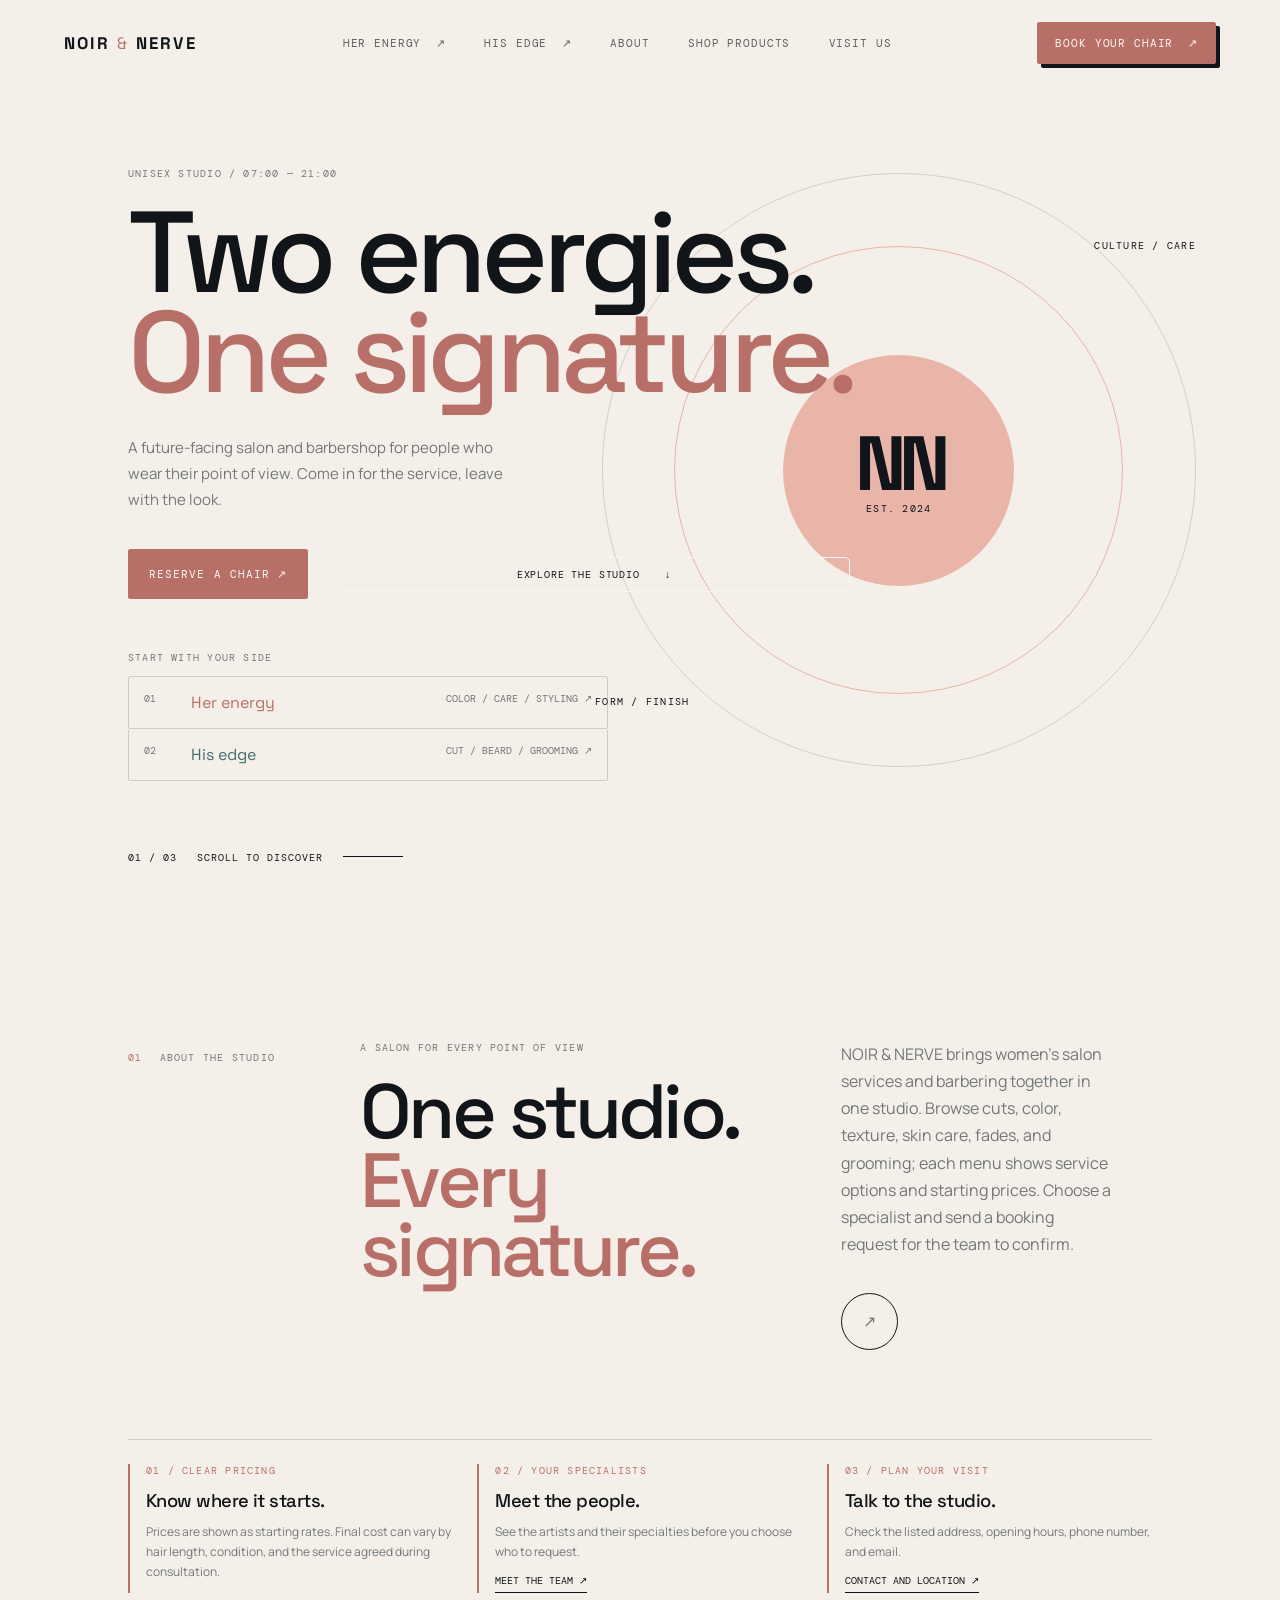
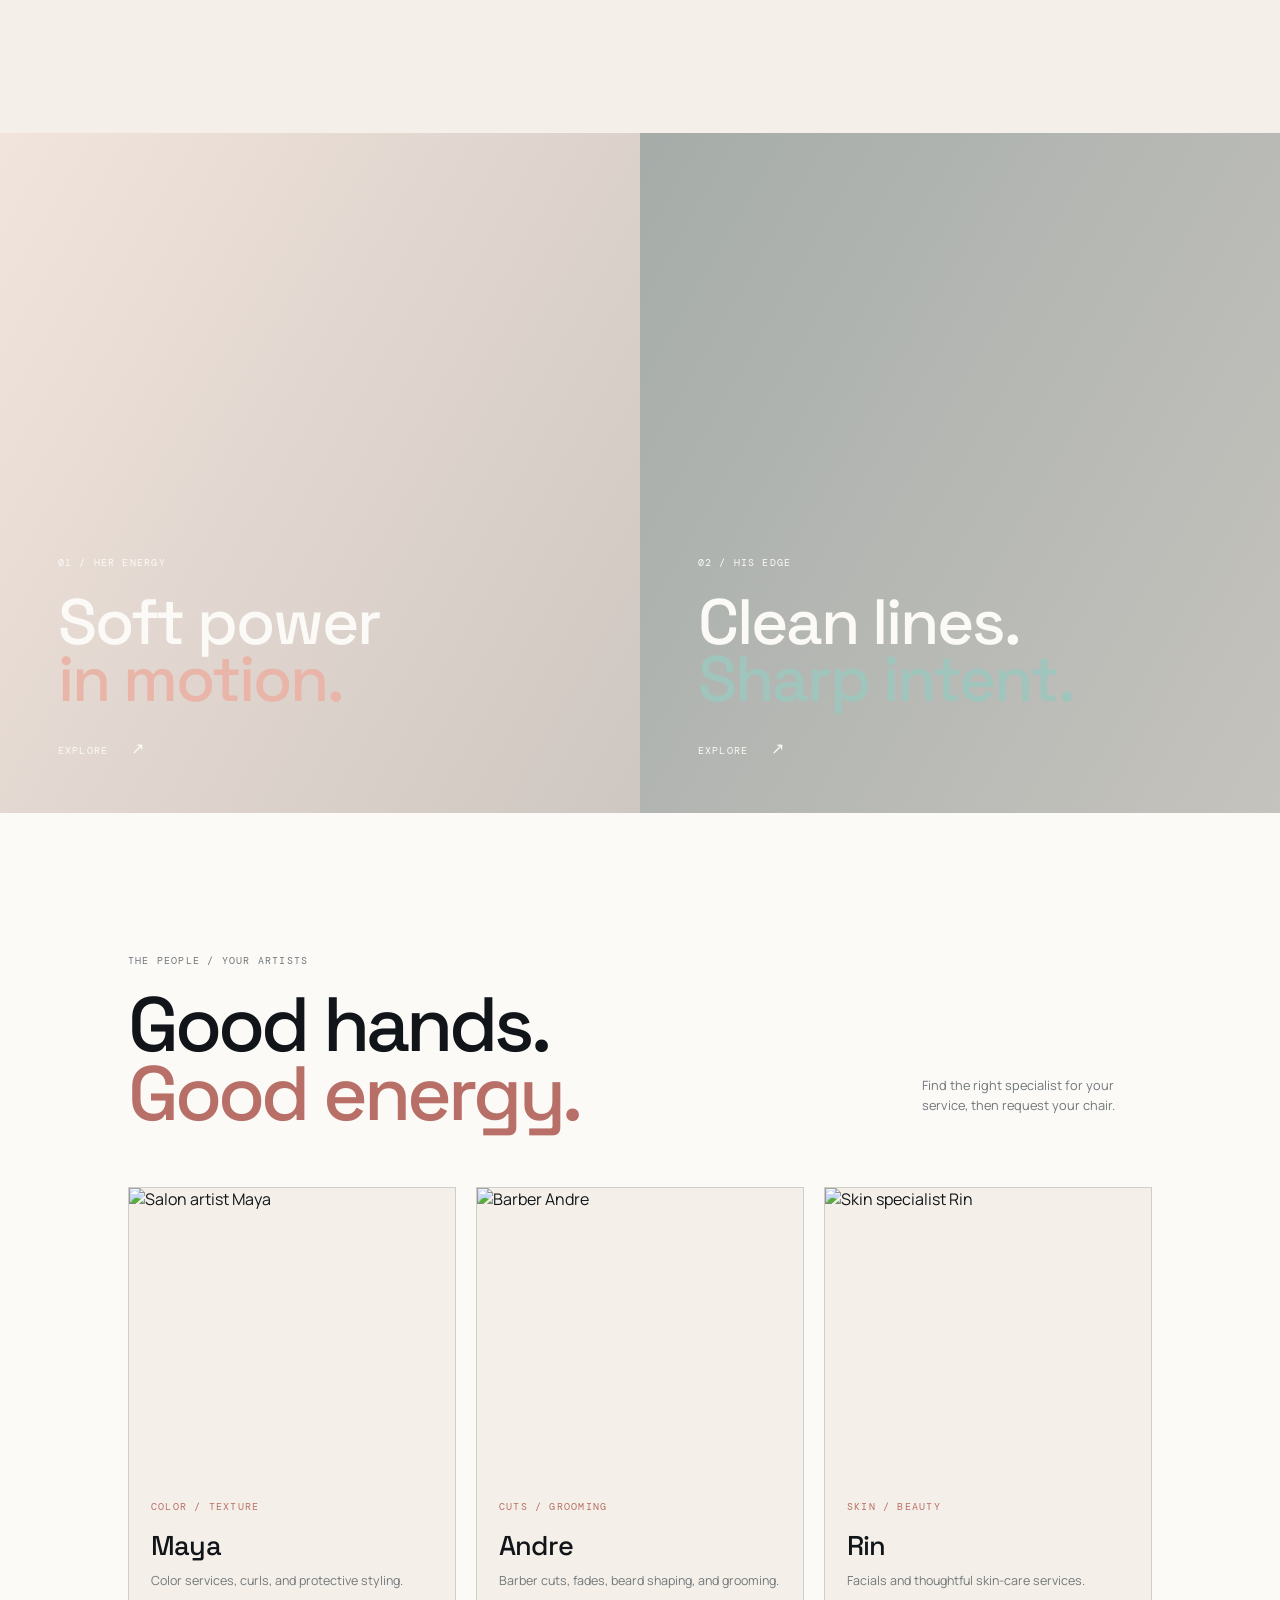
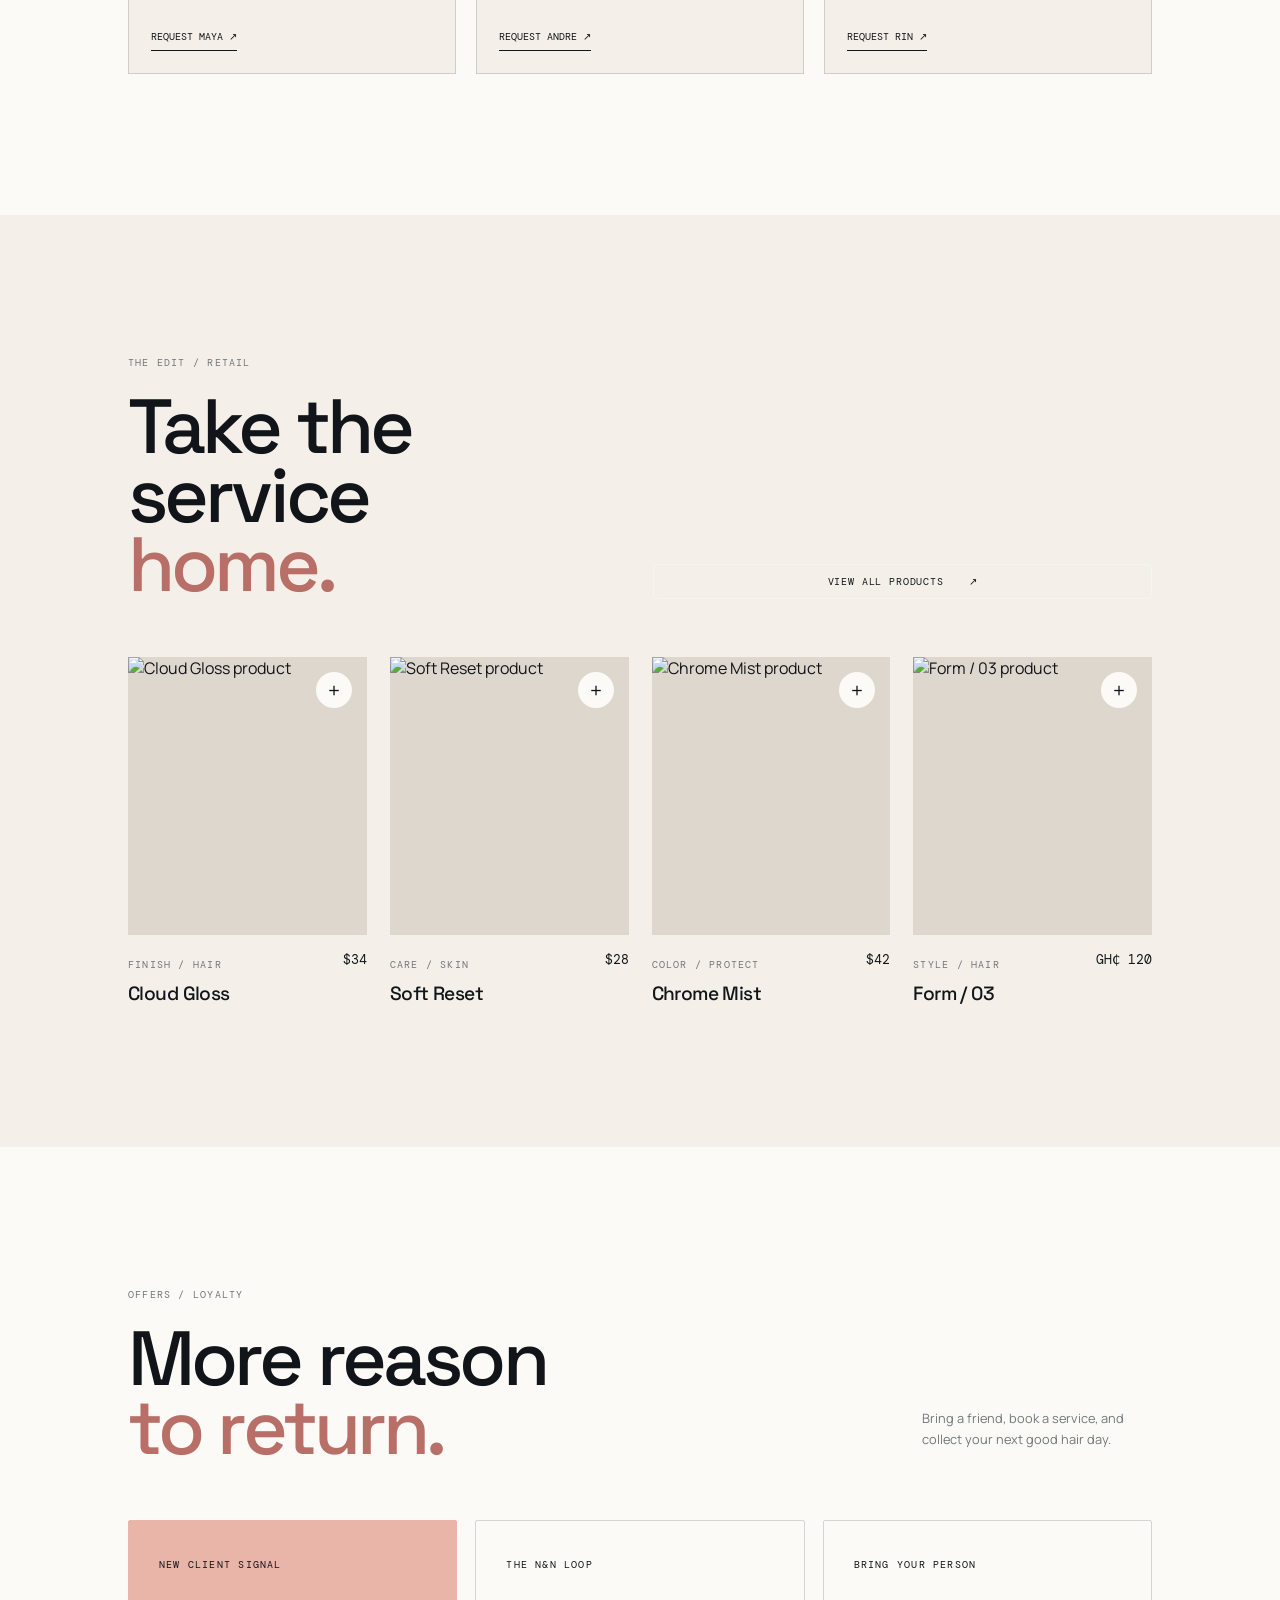
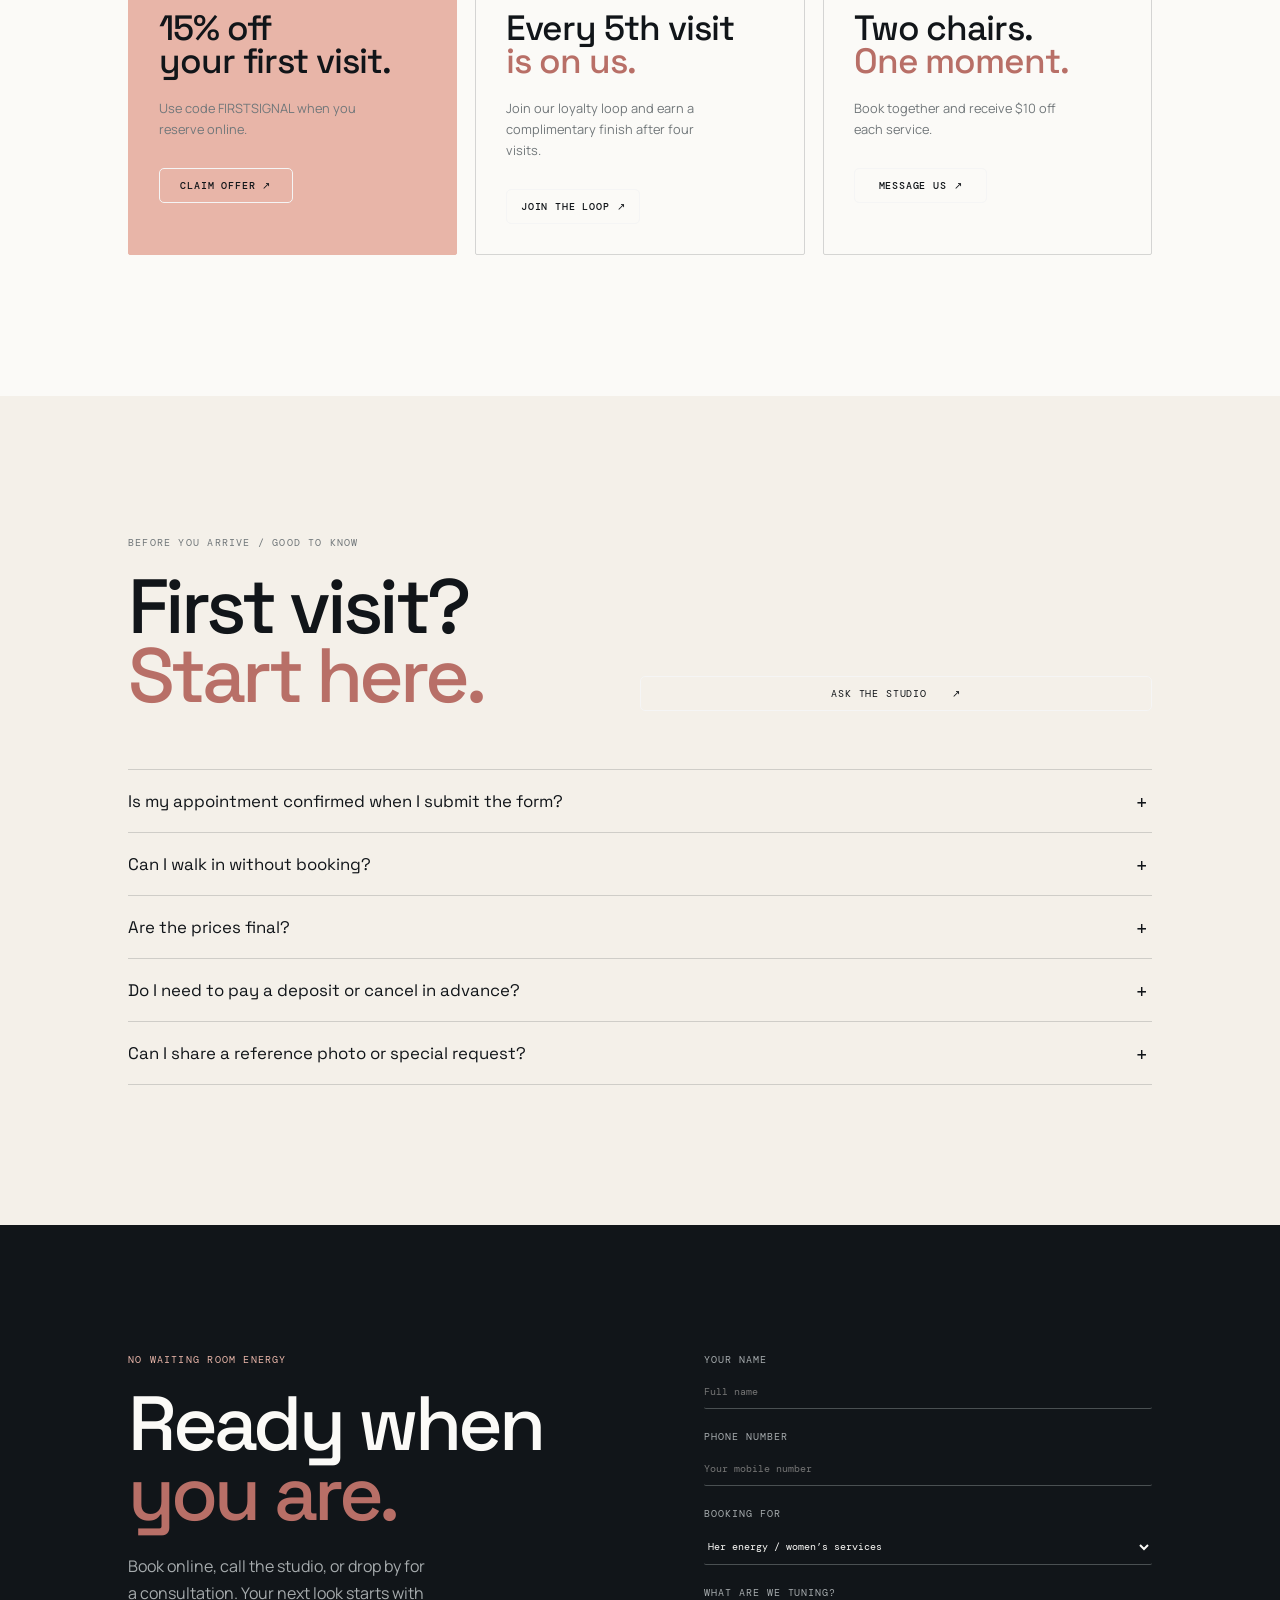
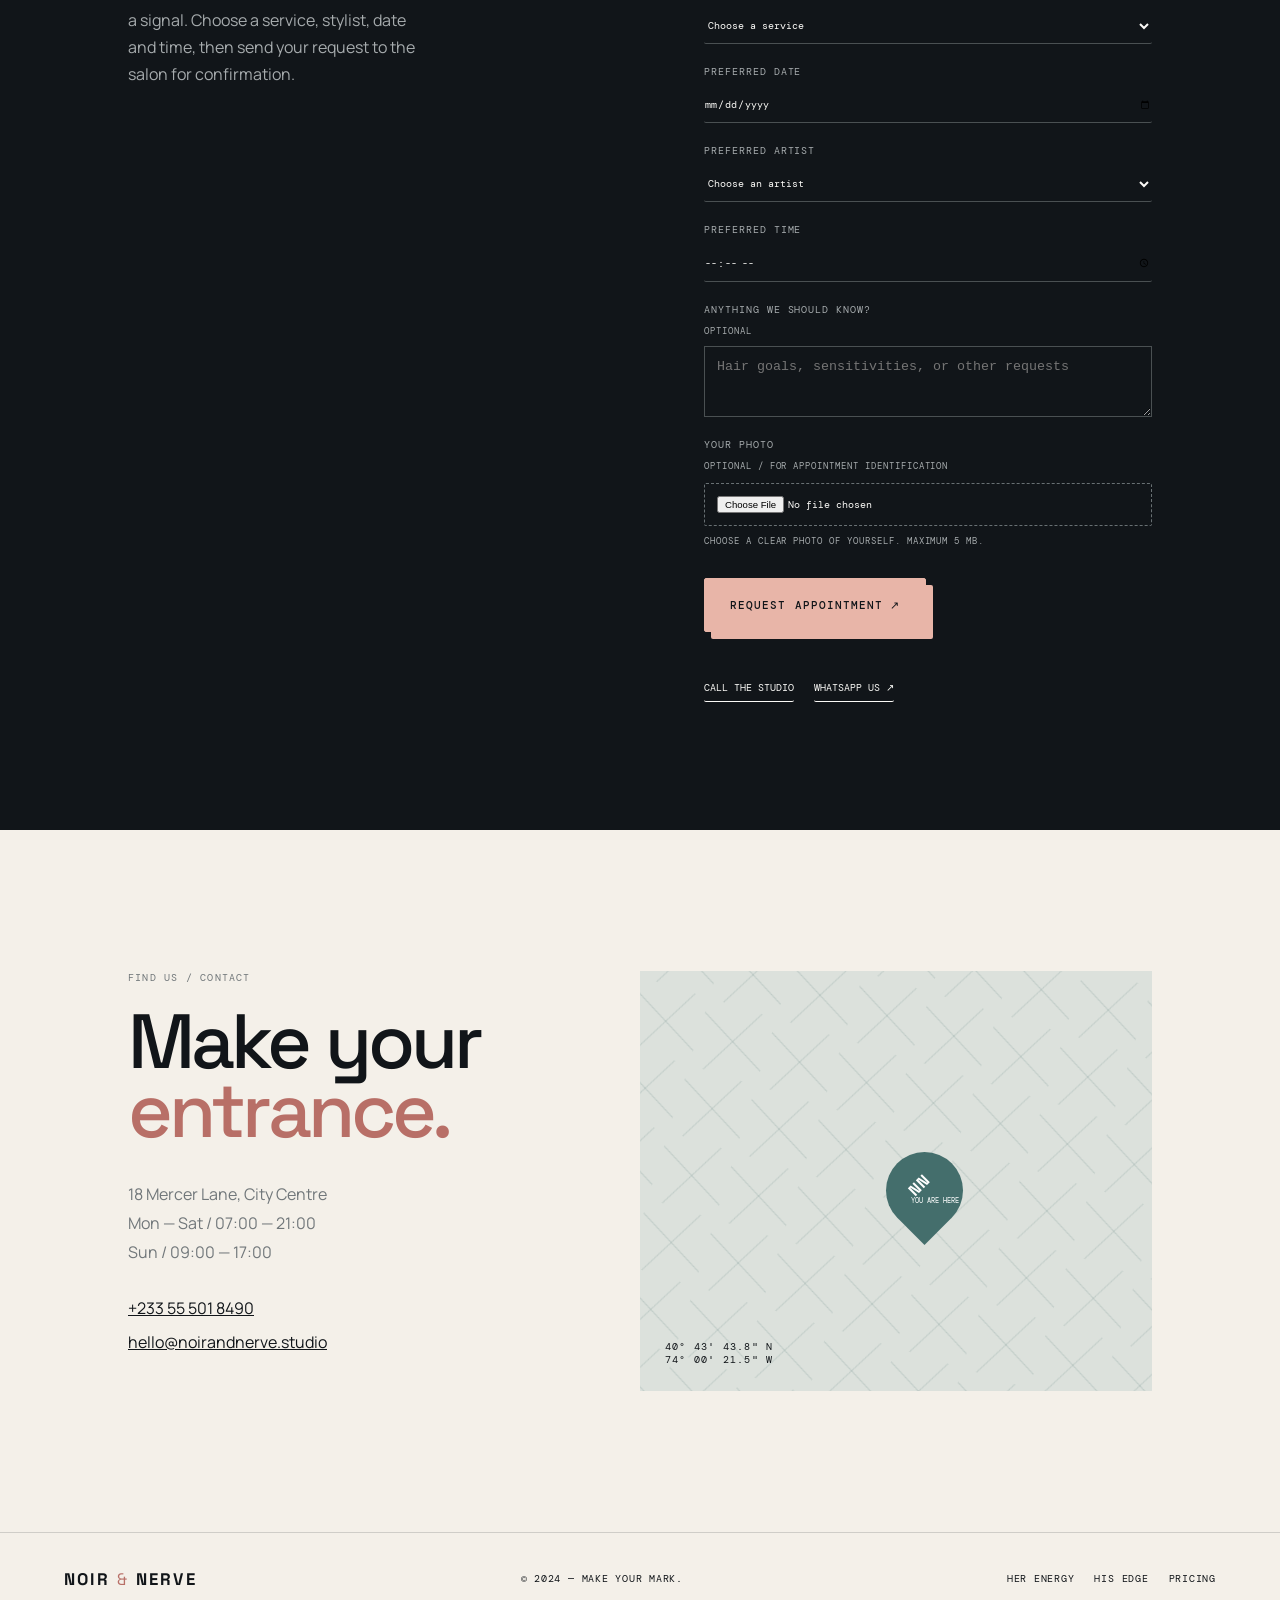
==== index.html @ cbbe140b "female salon" ====
<!doctype html>
<html lang="en">
  <head>
    <meta charset="UTF-8" />
    <meta name="viewport" content="width=device-width, initial-scale=1.0" />
    <meta
      name="description"
      content="NOIR & NERVE is a futuristic unisex salon for cuts, color, styling, grooming, products, and easy booking."
    />
    <meta
      name="keywords"
      content="unisex salon, barber, beauty salon, hair products, booking, grooming"
    />
    <meta name="theme-color" content="#10151a" />
    <meta property="og:title" content="NOIR & NERVE | Unisex salon studio" />
    <meta
      property="og:description"
      content="Two energies. One studio. Book your next signature look."
    />
    <meta property="og:type" content="website" />
    <title>NOIR & NERVE | Unisex salon studio</title>
    <link rel="preconnect" href="https://fonts.googleapis.com" />
    <link rel="preconnect" href="https://fonts.gstatic.com" crossorigin />
    <link
      href="https://fonts.googleapis.com/css2?family=DM+Mono:wght@400;500&family=Manrope:wght@400;500;600;700;800&family=Space+Grotesk:wght@400;500;600;700&display=swap"
      rel="stylesheet"
    />
    <link rel="stylesheet" href="styles.css" />
  </head>
  <body class="home-page">
    <header class="site-header">
      <a class="brand" href="index.html" aria-label="Noir and Nerve home"
        ><span>NOIR</span><i>&</i><span>NERVE</span></a
      >
      <button
        class="menu-toggle"
        aria-label="Open navigation"
        aria-expanded="false"
      >
        <span></span><span></span>
      </button>
      <nav class="main-nav" aria-label="Main navigation">
        <a href="women.html" class="nav-women">Her energy <span>↗</span></a>
        <a href="men.html" class="nav-men">His edge <span>↗</span></a>
        <a href="#about">About</a>
        <a href="index.html#products">Shop products</a>
        <a href="index.html#visit">Visit us</a>
      </nav>
      <a class="header-cta" href="index.html#booking"
        >Book your chair <span>↗</span></a
      >
    </header>

    <main>
      <section class="hero-shell">
        <div class="hero-copy reveal">
          <p class="eyebrow">Unisex studio / 07:00 — 21:00</p>
          <h1>Two energies.<br /><em>One signature.</em></h1>
          <p class="hero-intro">
            A future-facing salon and barbershop for people who wear their point
            of view. Come in for the service, leave with the look.
          </p>
          <div class="hero-actions">
            <a class="button button-dark" href="index.html#booking"
              >Reserve a chair <span>↗</span></a
            ><a class="text-link" href="women.html"
              >Explore the studio <span>↓</span></a
            >
          </div>
          <div class="side-chooser" aria-label="Choose your salon experience">
            <p class="eyebrow">Start with your side</p>
            <button
              class="side-choice side-choice-women"
              data-side-switch="women"
            >
              <span>01</span><strong>Her energy</strong
              ><small>Color / care / styling ↗</small>
            </button>
            <button class="side-choice side-choice-men" data-side-switch="men">
              <span>02</span><strong>His edge</strong
              ><small>Cut / beard / grooming ↗</small>
            </button>
          </div>
        </div>
        <div class="hero-orbit" aria-hidden="true">
          <div class="orbit-ring ring-one"></div>
          <div class="orbit-ring ring-two"></div>
          <div class="orbit-core"><span>NN</span><small>EST. 2024</small></div>
          <div class="orbit-label label-top">CULTURE / CARE</div>
          <div class="orbit-label label-bottom">FORM / FINISH</div>
        </div>
        <div class="hero-foot">
          <span>01 / 03</span><span>Scroll to discover</span
          ><span class="hero-line"></span>
        </div>
      </section>

      <section class="split-intro" id="about">
        <div class="section-marker">01 <span>ABOUT THE STUDIO</span></div>
        <div class="split-heading">
          <p class="eyebrow">A salon for every point of view</p>
          <h2>One studio.<br /><em>Every signature.</em></h2>
        </div>
        <div class="split-body">
          <p>
            NOIR &amp; NERVE brings women's salon services and barbering together
            in one studio. Browse cuts, color, texture, skin care, fades, and
            grooming; each menu shows service options and starting prices. Choose
            a specialist and send a booking request for the team to confirm.
          </p>
          <a
            class="circle-link"
            href="#experiences"
            aria-label="Explore the salon experiences"
            >↗</a
          >
        </div>
        <div class="about-proof">
          <article>
            <p class="eyebrow">01 / Clear pricing</p>
            <h3>Know where it starts.</h3>
            <p>Prices are shown as starting rates. Final cost can vary by hair length, condition, and the service agreed during consultation.</p>
          </article>
          <article>
            <p class="eyebrow">02 / Your specialists</p>
            <h3>Meet the people.</h3>
            <p>See the artists and their specialties before you choose who to request.</p>
            <a href="#team">Meet the team ↗</a>
          </article>
          <article>
            <p class="eyebrow">03 / Plan your visit</p>
            <h3>Talk to the studio.</h3>
            <p>Check the listed address, opening hours, phone number, and email.</p>
            <a href="#visit">Contact and location ↗</a>
          </article>
        </div>
      </section>

      <section class="experience-grid" id="experiences">
        <a class="experience-card women-card" href="women.html"
          ><div class="experience-image image-women"></div>
          <div class="experience-overlay">
            <span class="card-kicker">01 / Her energy</span>
            <h3>Soft power<br /><em>in motion.</em></h3>
            <span class="card-arrow">Explore <b>↗</b></span>
          </div></a
        >
        <a class="experience-card men-card" href="men.html"
          ><div class="experience-image image-men"></div>
          <div class="experience-overlay">
            <span class="card-kicker">02 / His edge</span>
            <h3>Clean lines.<br /><em>Sharp intent.</em></h3>
            <span class="card-arrow">Explore <b>↗</b></span>
          </div></a
        >
      </section>

      <section class="team-section" id="team">
        <div class="section-heading">
          <div>
            <p class="eyebrow">The people / your artists</p>
            <h2>Good hands.<br /><em>Good energy.</em></h2>
          </div>
          <p class="section-note">
            Find the right specialist for your service, then request your chair.
          </p>
        </div>
        <div class="team-grid">
          <article class="team-card">
            <img
              src="https://images.unsplash.com/photo-1580618672591-eb180b1a973f?auto=format&fit=crop&w=900&q=85"
              alt="Salon artist Maya"
            />
            <div class="team-card-copy">
              <span class="card-kicker">Color / texture</span>
              <h3>Maya</h3>
              <p>Color services, curls, and protective styling.</p>
              <a
                class="team-book-link"
                href="#booking"
                data-stylist-choice="Maya / Color & texture"
                >Request Maya ↗</a
              >
            </div>
          </article>
          <article class="team-card">
            <img
              src="https://images.unsplash.com/photo-1503951914875-452162b0f3f1?auto=format&fit=crop&w=900&q=85"
              alt="Barber Andre"
            />
            <div class="team-card-copy">
              <span class="card-kicker">Cuts / grooming</span>
              <h3>Andre</h3>
              <p>Barber cuts, fades, beard shaping, and grooming.</p>
              <a
                class="team-book-link"
                href="#booking"
                data-stylist-choice="Andre / Cuts & grooming"
                >Request Andre ↗</a
              >
            </div>
          </article>
          <article class="team-card">
            <img
              src="https://images.unsplash.com/photo-1556228720-195a672e8a03?auto=format&fit=crop&w=900&q=85"
              alt="Skin specialist Rin"
            />
            <div class="team-card-copy">
              <span class="card-kicker">Skin / beauty</span>
              <h3>Rin</h3>
              <p>Facials and thoughtful skin-care services.</p>
              <a
                class="team-book-link"
                href="#booking"
                data-stylist-choice="Rin / Skin services"
                >Request Rin ↗</a
              >
            </div>
          </article>
        </div>
      </section>

      <section class="products-section" id="products">
        <div class="section-heading">
          <div>
            <p class="eyebrow">The edit / retail</p>
            <h2>Take the service<br /><em>home.</em></h2>
          </div>
          <a class="text-link" href="women.html#products"
            >View all products <span>↗</span></a
          >
        </div>
        <div class="product-strip" data-product-list="featured"></div>
      </section>

      <section class="offers-section" id="offers">
        <div class="section-heading">
          <div>
            <p class="eyebrow">Offers / loyalty</p>
            <h2>More reason<br /><em>to return.</em></h2>
          </div>
          <p class="section-note">
            Bring a friend, book a service, and collect your next good hair day.
          </p>
        </div>
        <div class="offer-grid">
          <article class="offer-card offer-primary">
            <span class="card-kicker">New client signal</span>
            <h3>15% off<br /><em>your first visit.</em></h3>
            <p>Use code FIRSTSIGNAL when you reserve online.</p>
            <a href="#booking" class="text-link">Claim offer ↗</a>
          </article>
          <article class="offer-card">
            <span class="card-kicker">The N&N loop</span>
            <h3>Every 5th visit<br /><em>is on us.</em></h3>
            <p>
              Join our loyalty loop and earn a complimentary finish after four
              visits.
            </p>
            <a href="#booking" class="text-link">Join the loop ↗</a>
          </article>
          <article class="offer-card">
            <span class="card-kicker">Bring your person</span>
            <h3>Two chairs.<br /><em>One moment.</em></h3>
            <p>Book together and receive $10 off each service.</p>
            <a
              href="https://wa.me/1555018490?text=I%20want%20to%20book%20a%20two-chair%20appointment"
              class="text-link"
              >Message us ↗</a
            >
          </article>
        </div>
      </section>

      <section class="faq-section" id="faq">
        <div class="section-heading">
          <div>
            <p class="eyebrow">Before you arrive / good to know</p>
            <h2>First visit?<br /><em>Start here.</em></h2>
          </div>
          <a class="text-link" href="#booking">Ask the studio <span>↗</span></a>
        </div>
        <div class="faq-list">
          <details>
            <summary>
              Is my appointment confirmed when I submit the form?
            </summary>
            <p>
              No. Your form sends a request to the studio. The team will confirm
              availability with you directly.
            </p>
          </details>
          <details>
            <summary>Can I walk in without booking?</summary>
            <p>
              Walk-ins are welcome when a chair is available. Booking ahead is
              the best way to request a particular artist and time.
            </p>
          </details>
          <details>
            <summary>Are the prices final?</summary>
            <p>
              Listed prices are starting prices. Final cost can depend on hair
              length, condition, and the service agreed during consultation.
            </p>
          </details>
          <details>
            <summary>Do I need to pay a deposit or cancel in advance?</summary>
            <p>
              Deposit and cancellation requirements can vary by service. Ask the
              studio when your appointment is confirmed.
            </p>
          </details>
          <details>
            <summary>Can I share a reference photo or special request?</summary>
            <p>
              Yes. Add a note to your booking request, then share reference
              photos with the team on WhatsApp.
            </p>
          </details>
        </div>
      </section>

      <section class="booking-section" id="booking">
        <div class="booking-panel">
          <div>
            <p class="eyebrow">No waiting room energy</p>
            <h2>Ready when<br /><em>you are.</em></h2>
            <p>
              Book online, call the studio, or drop by for a consultation. Your
              next look starts with a signal. Choose a service, stylist, date
              and time, then send your request to the salon for confirmation.
            </p>
          </div>
          <form
            class="booking-form"
            id="bookingForm"
            data-side="women"
            data-whatsapp="233555018490"
          >
            <label
              >Your name<input
                type="text"
                name="name"
                placeholder="Full name"
                required /></label
            ><label
              >Phone number<input
                type="tel"
                name="phone"
                placeholder="Your mobile number"
                autocomplete="tel"
                required /></label
            ><label
              >Booking for<select name="side" required>
                <option value="women">Her energy / women’s services</option>
                <option value="men">His edge / men’s barber services</option>
              </select></label
            ><label
              >What are we tuning?<select name="service" required>
                <option value="">Choose a service</option>
                <option>Cut & finish</option>
                <option>Color studio</option>
                <option>Haircut & styling</option>
                <option>Highlights & balayage</option>
                <option>Braids & protective styling</option>
                <option>Facial & skincare</option>
                <option>Manicure & pedicure</option>
                <option>Signature grooming</option>
                <option>Beard care</option>
                <option>Consultation</option>
              </select></label
            ><label
              >Preferred date<input type="date" name="date" required /></label
            ><label
              >Preferred artist<select name="stylist" required>
                <option value="">Choose an artist</option>
                <option>Any available artist</option>
                <option>Maya / Color & texture</option>
                <option>Andre / Cuts & grooming</option>
                <option>Rin / Skin services</option>
              </select></label
            ><label
              >Preferred time<input
                type="time"
                name="time"
                min="07:00"
                max="21:00"
                required /></label
            ><label class="booking-notes-label"
              >Anything we should know? <span>Optional</span
              ><textarea
                name="notes"
                rows="3"
                maxlength="500"
                placeholder="Hair goals, sensitivities, or other requests"
              ></textarea></label
            ><label class="booking-photo-label"
              >Your photo <span>Optional / for appointment identification</span
              ><input type="file" name="photo" accept="image/*" />
              <small
                >Choose a clear photo of yourself. Maximum 5 MB.</small
              ></label
            >
            <div class="booking-photo-preview" data-photo-preview hidden>
              <img alt="Your selected booking photo preview" />
              <div>
                <span data-photo-name></span
                ><button type="button" data-photo-remove>Remove photo</button>
              </div>
            </div>
            <button class="button button-light" type="submit">
              Request appointment <span>↗</span>
            </button>
            <p class="form-note" id="bookingMessage" aria-live="polite"></p>
            <div class="contact-actions">
              <a href="tel:+233555018490">Call the studio</a
              ><a
                href="https://wa.me/233555018490?text=Hello%20NOIR%20%26%20NERVE%2C%20I%27d%20like%20to%20book%20an%20appointment."
                >WhatsApp us ↗</a
              >
            </div>
          </form>
        </div>
      </section>

      <section class="visit-section" id="visit">
        <div class="visit-copy">
          <p class="eyebrow">Find us / contact</p>
          <h2>Make your<br /><em>entrance.</em></h2>
          <p>
            18 Mercer Lane, City Centre<br />Mon — Sat / 07:00 — 21:00<br />Sun
            / 09:00 — 17:00
          </p>
          <div class="visit-links">
            <a href="tel:+233555018490">+233 55 501 8490</a
            ><a href="mailto:hello@noirandnerve.studio"
              >hello@noirandnerve.studio</a
            >
          </div>
        </div>
        <div class="map-art">
          <div class="map-grid"></div>
          <div class="map-pin">NN<span>YOU ARE HERE</span></div>
          <div class="map-coordinates">
            40° 43' 43.8" N<br />74° 00' 21.5" W
          </div>
        </div>
      </section>
    </main>
    <footer class="site-footer">
      <a class="brand" href="index.html"
        ><span>NOIR</span><i>&</i><span>NERVE</span></a
      ><span>© 2024 — Make your mark.</span>
      <div>
        <a href="women.html">Her energy</a><a href="men.html">His edge</a
        ><a href="pricing-women.html">Pricing</a>
      </div>
    </footer>
    <script src="data.js?v=booking-flow-3"></script>
    <script src="app.js?v=booking-flow-3"></script>
  </body>
</html>
---- styles.css ----
:root { --ink: #111519; --paper: #f4f0e9; --muted: #71777a; --line: rgba(17,21,25,.16); --rose: #e8b5a8; --rose-deep: #b86f67; --teal: #9fc5bd; --teal-deep: #446e6c; --white: #fbfaf7; --mono: 'DM Mono', monospace; --display: 'Space Grotesk', sans-serif; --body: 'Manrope', sans-serif; }
* { box-sizing: border-box; } html { scroll-behavior: smooth; } body { margin: 0; background: var(--paper); color: var(--ink); font-family: var(--body); } body.modal-open { overflow: hidden; } a { color: inherit; text-decoration: none; } button, input, select { font: inherit; } button { cursor: pointer; } .site-header { align-items: center; display: flex; justify-content: space-between; min-height: 86px; padding: 0 5vw; position: relative; z-index: 5; } .brand { display: flex; align-items: center; gap: 7px; font-family: var(--display); font-size: 1.05rem; font-weight: 700; letter-spacing: .13em; } .brand i { color: var(--rose-deep); font-style: normal; font-weight: 400; } .main-nav { display: flex; gap: clamp(18px, 3vw, 48px); font-family: var(--mono); font-size: .67rem; text-transform: uppercase; letter-spacing: .08em; } .main-nav a { opacity: .66; transition: opacity .2s, color .2s; } .main-nav a:hover, .main-nav a.active { opacity: 1; color: var(--rose-deep); } .men-page .main-nav a:hover, .men-page .main-nav a.active { color: var(--teal-deep); } .main-nav span, .header-cta span, .button span { margin-left: 7px; } .header-cta { border-bottom: 1px solid var(--ink); font-family: var(--mono); font-size: .67rem; padding: 8px 0; text-transform: uppercase; letter-spacing: .08em; } .menu-toggle { background: none; border: 0; display: none; padding: 6px; } .menu-toggle span { background: var(--ink); display: block; height: 1px; margin: 5px 0; width: 25px; }
.eyebrow, .section-marker, .card-kicker, .image-stamp, .map-coordinates, .product-meta span, .qr-panel span, .review-header button { font-family: var(--mono); font-size: .63rem; letter-spacing: .12em; text-transform: uppercase; } .eyebrow { color: var(--muted); margin: 0 0 23px; } h1, h2, h3, p { margin-top: 0; } h1, h2, h3 { font-family: var(--display); font-weight: 500; letter-spacing: -.05em; } h1 { font-size: clamp(4.2rem, 9vw, 9.4rem); line-height: .87; margin-bottom: 32px; } h2 { font-size: clamp(3rem, 6vw, 6rem); line-height: .9; } h3 { letter-spacing: -.03em; } em { color: var(--rose-deep); font-style: normal; } .men-page em { color: var(--teal-deep); } .hero-intro, .style-hero-copy > p:not(.eyebrow) { color: var(--muted); font-size: .94rem; line-height: 1.7; max-width: 375px; } .button { align-items: center; border: 0; display: inline-flex; font-family: var(--mono); font-size: .67rem; justify-content: center; letter-spacing: .1em; padding: 17px 20px; text-transform: uppercase; transition: transform .2s, background .2s; } .button:hover { transform: translateY(-3px); } .button-dark { background: var(--ink); color: var(--white); } .button-light { background: var(--white); color: var(--ink); } .button-outline { border: 1px solid var(--ink); background: transparent; } .hero-actions { align-items: center; display: flex; gap: 30px; margin-top: 37px; } .text-link { border-bottom: 1px solid var(--ink); font-family: var(--mono); font-size: .65rem; padding-bottom: 8px; text-transform: uppercase; letter-spacing: .08em;border: 1px solid whitesmoke; border-radius: 5px; padding: 10px; width: 50%; text-align: center;} .text-link span { margin-left: 18px; }
.hero-shell { min-height: calc(100vh - 86px); overflow: hidden; padding: 9vh 10vw 4vh; position: relative; } .hero-copy { position: relative; z-index: 2; } .hero-orbit { height: min(55vw, 660px); position: absolute; right: 4vw; top: 6vh; width: min(55vw, 660px); } .orbit-ring { border: 1px solid rgba(17,21,25,.15); border-radius: 50%; left: 5%; position: absolute; top: 5%; width: 90%; aspect-ratio: 1; } .ring-two { border-color: var(--rose); left: 16%; top: 16%; width: 68%; } .orbit-core { align-items: center; background: var(--rose); border-radius: 50%; display: flex; flex-direction: column; height: 35%; justify-content: center; left: 32.5%; position: absolute; top: 32.5%; width: 35%; } .orbit-core span { font: 700 clamp(2rem, 6vw, 5rem)/1 var(--display); letter-spacing: -.1em; } .orbit-core small, .orbit-label { font: .6rem var(--mono); letter-spacing: .13em; } .orbit-label { position: absolute; } .label-top { right: 5%; top: 15%; } .label-bottom { bottom: 14%; left: 4%; } .hero-foot { bottom: 4vh; display: flex; font: .62rem var(--mono); gap: 20px; letter-spacing: .1em; position: absolute; text-transform: uppercase; width: 80%; } .hero-line { background: var(--ink); height: 1px; margin-top: 5px; width: 60px; }
.split-intro, .products-section, .service-section, .product-section-page, .visit-section { padding: 11vw 10vw; } .split-intro { display: grid; gap: 6vw; grid-template-columns: .5fr 1.3fr 1fr; } .section-marker { color: var(--rose-deep); padding-top: 10px; } .section-marker span { color: var(--muted); margin-left: 10px; } .split-intro h2, .section-heading h2 { margin: 0; } .split-body { align-self: end; color: var(--muted); line-height: 1.7; max-width: 270px; } .circle-link { align-items: center; border: 1px solid var(--ink); border-radius: 50%; display: flex; height: 57px; justify-content: center; margin-top: 35px; width: 57px; }
.about-proof { border-top: 1px solid var(--line); display: grid; gap: 24px; grid-column: 1 / -1; grid-template-columns: repeat(3, minmax(0, 1fr)); margin-top: 12px; padding-top: 24px; }
.about-proof article { border-left: 2px solid var(--rose-deep); padding-left: 16px; }
.about-proof .eyebrow { color: var(--rose-deep); margin-bottom: 12px; }
.about-proof h3 { font-size: 1.15rem; margin: 0 0 10px; }
.about-proof article > p:not(.eyebrow) { color: var(--muted); font-size: .75rem; line-height: 1.65; margin: 0; }
.about-proof a { border-bottom: 1px solid currentColor; display: inline-block; font: .62rem var(--mono); margin-top: 12px; padding-bottom: 5px; text-transform: uppercase; }
.about-proof a:hover { color: var(--rose-deep); }
.men-page .about-proof article { border-color: var(--teal-deep); }
.men-page .about-proof .eyebrow, .men-page .about-proof a:hover { color: var(--teal-deep); }
@media (max-width: 800px) {
	.about-proof { grid-template-columns: 1fr; }
}
.experience-grid { display: grid; grid-template-columns: 1fr 1fr; } .experience-card { min-height: 680px; overflow: hidden; position: relative; } .experience-image, .style-hero-photo { background-position: center; background-size: cover; min-height: 100%; transition: transform .6s; } .experience-card:hover .experience-image { transform: scale(1.04); } .image-women { background-image: linear-gradient(120deg, rgba(232,181,168,.2), rgba(55,32,32,.2)), url('https://images.unsplash.com/photo-1522337360788-8b13dee7a37e?auto=format&fit=crop&w=1400&q=85'); } .image-men { background-image: linear-gradient(120deg, rgba(19,46,49,.35), rgba(9,14,17,.2)), url('https://images.unsplash.com/photo-1621605815971-fbc98d665033?auto=format&fit=crop&w=1400&q=85'); } .experience-overlay { bottom: 8%; color: var(--white); left: 9%; position: absolute; } .experience-overlay h3 { font-size: clamp(2.8rem, 5vw, 5.5rem); line-height: .88; margin: 23px 0 30px; } .experience-overlay em { color: var(--rose); } .men-card .experience-overlay em { color: var(--teal); } .card-arrow { font: .65rem var(--mono); text-transform: uppercase; letter-spacing: .12em; } .card-arrow b { font-size: 1rem; font-weight: 400; margin-left: 15px; }
.section-heading { align-items: end; display: flex; justify-content: space-between; margin-bottom: 58px; } .product-strip, .product-grid { display: grid; gap: 23px; grid-template-columns: repeat(4, 1fr); } .product-grid { grid-template-columns: repeat(3, 1fr); } .product-card { cursor: pointer; outline: none; } .product-card:focus-visible { outline: 2px solid var(--rose-deep); outline-offset: 5px; } .product-image { background: #ded7cd; overflow: hidden; position: relative; } .product-image img { aspect-ratio: .86; display: block; object-fit: cover; transition: transform .4s; width: 100%; } .product-card:hover img { transform: scale(1.04); } .product-plus { align-items: center; background: var(--white); border-radius: 50%; display: flex; font-size: 1.3rem; height: 36px; justify-content: center; position: absolute; right: 15px; top: 15px; width: 36px; } .product-meta { display: flex; justify-content: space-between; padding-top: 16px; } .product-meta span { color: var(--muted); } .product-meta h3 { font-size: 1.2rem; margin: 8px 0 0; } .product-meta strong { font: .8rem var(--mono); }
.booking-section { background: var(--ink); color: var(--white); padding: 10vw; } .booking-panel { display: grid; gap: 10vw; grid-template-columns: 1fr 1fr; margin: auto; max-width: 1150px; } .booking-panel h2 { margin: 0 0 25px; } .booking-panel .eyebrow { color: var(--rose); } .booking-panel > div > p:last-child { color: #a6abad; line-height: 1.7; max-width: 300px; } .booking-form { align-self: center; display: grid; gap: 21px; } .booking-form label { color: #a6abad; display: grid; font: .6rem var(--mono); gap: 9px; letter-spacing: .1em; text-transform: uppercase; } .booking-form input, .booking-form select { background: transparent; border: 0; border-bottom: 1px solid #4a5052; color: var(--white); outline: none; padding: 10px 0; } .booking-form select option { background: var(--ink); } .form-note { color: var(--rose); font: .7rem var(--mono); margin: 0; }
.visit-section { display: grid; grid-template-columns: 1fr 1fr; min-height: 570px; } .visit-copy h2 { margin: 0 0 35px; } .visit-copy > p:not(.eyebrow) { color: var(--muted); line-height: 1.8; } .visit-links { display: grid; gap: 12px; margin-top: 30px; text-decoration: underline; } .map-art { background: #dce1dc; min-height: 420px; overflow: hidden; position: relative; } .map-grid { background-image: linear-gradient(30deg, transparent 49%, rgba(68,110,108,.2) 50%, transparent 51%), linear-gradient(120deg, transparent 49%, rgba(68,110,108,.18) 50%, transparent 51%); background-size: 70px 70px; height: 130%; left: -10%; position: absolute; top: -10%; transform: rotate(17deg); width: 130%; } .map-pin { align-items: center; background: var(--teal-deep); border-radius: 50% 50% 50% 0; color: white; display: flex; flex-direction: column; font: 700 1rem var(--display); height: 77px; justify-content: center; left: 48%; position: absolute; top: 43%; transform: rotate(-45deg); width: 77px; } .map-pin span { font: .45rem var(--mono); margin-top: 7px; transform: rotate(45deg); } .map-coordinates { bottom: 25px; left: 25px; position: absolute; }
.site-footer { align-items: center; border-top: 1px solid var(--line); display: flex; font: .6rem var(--mono); justify-content: space-between; letter-spacing: .08em; padding: 35px 5vw; text-transform: uppercase; } .site-footer > div { display: flex; gap: 20px; } .style-hero { display: grid; grid-template-columns: 1fr 1fr; min-height: 730px; } .style-hero-copy { align-self: center; padding: 7vw 10vw; } .style-hero-photo { min-height: 730px; position: relative; } .image-stamp { bottom: 35px; color: white; left: 35px; position: absolute; } .service-section { background: rgba(232,181,168,.13); } .men-page .service-section { background: rgba(159,197,189,.14); } .qr-link { align-items: center; display: flex; font: .63rem var(--mono); gap: 12px; text-transform: uppercase; } .qr-mini { border: 1px solid var(--ink); font-size: 1.6rem; line-height: 1; padding: 4px; } .service-list, .price-table { border-top: 1px solid var(--line); } .service-list article, .price-table article { align-items: center; border-bottom: 1px solid var(--line); display: grid; gap: 30px; grid-template-columns: 50px 1fr auto; padding: 23px 0; } .service-list article > span, .price-table article > span { color: var(--rose-deep); font: .7rem var(--mono); } .men-page .service-list article > span, .men-page .price-table article > span { color: var(--teal-deep); } .service-list h3, .price-table h3 { font-size: 1.4rem; margin: 0 0 5px; } .service-list p, .price-table p { color: var(--muted); font-size: .75rem; margin: 0; } .service-list strong, .price-table strong { font: .8rem var(--mono); } .product-section-page { background: var(--white); } .section-note { color: var(--muted); font-size: .8rem; line-height: 1.6; max-width: 230px; }
.pricing-main { display: grid; gap: 8vw; grid-template-columns: 1fr 220px; margin: auto; max-width: 1150px; padding: 9vw 5vw 12vw; } .pricing-title h1 { font-size: clamp(4rem, 10vw, 9rem); } .pricing-title > p:not(.eyebrow) { color: var(--muted); line-height: 1.7; max-width: 350px; } .pricing-actions { display: flex; flex-wrap: wrap; gap: 15px; margin-top: 35px; } .qr-panel { align-items: center; align-self: start; border: 1px solid var(--line); display: flex; flex-direction: column; gap: 15px; padding: 19px; } .qr-panel img { mix-blend-mode: multiply; width: 180px; } .price-table { grid-column: 1 / -1; }
.modal-backdrop { align-items: center; background: rgba(17,21,25,.72); display: flex; inset: 0; justify-content: center; padding: 30px; position: fixed; z-index: 10; } .product-modal { background: var(--paper); display: grid; grid-template-columns: .9fr 1.1fr; max-height: 90vh; max-width: 900px; overflow: auto; width: 100%; } .modal-image img { height: 100%; min-height: 500px; object-fit: cover; width: 100%; } .modal-content { padding: 48px; position: relative; } .modal-close { background: transparent; border: 0; font-size: 2rem; line-height: 1; position: absolute; right: 22px; top: 17px; } .modal-content h2 { font-size: 3.3rem; margin: 0 0 10px; } .modal-price { font: .8rem var(--mono); } .modal-content > p:not(.eyebrow) { color: var(--muted); font-size: .85rem; line-height: 1.7; margin: 25px 0; } .feature-list { display: flex; flex-wrap: wrap; gap: 8px; } .feature-list span { border: 1px solid var(--line); font: .6rem var(--mono); padding: 8px; } .ritual-note { border-left: 2px solid var(--rose-deep); margin: 30px 0; padding-left: 15px; } .ritual-note small { font: .6rem var(--mono); } .ritual-note p { color: var(--muted); font-size: .76rem; line-height: 1.5; margin: 7px 0 0; } .modal-actions { align-items: center; display: flex; gap: 20px; } .share-button, .review-header button { background: none; border: 0; border-bottom: 1px solid var(--ink); font-size: .65rem; padding: 8px 0; text-transform: uppercase; } .review-section { border-top: 1px solid var(--line); margin-top: 35px; padding-top: 20px; } .review-header { align-items: center; display: flex; justify-content: space-between; } .review-header h3 { font-size: 1rem; margin: 0; } .review-header h3 span { color: var(--muted); font: .7rem var(--mono); } .reviews p { color: var(--muted); font-size: .75rem; line-height: 1.5; } .reviews strong { color: var(--rose-deep); letter-spacing: 2px; } .empty-review { font-style: italic; } .review-form { display: flex; gap: 8px; margin-top: 15px; } .review-form input, .review-form select { background: transparent; border: 1px solid var(--line); min-width: 0; padding: 10px; } .review-form .button { padding: 10px; }
.reveal { opacity: 0; transform: translateY(20px); transition: opacity .8s, transform .8s; } .reveal.is-visible { opacity: 1; transform: translateY(0); }
.side-chooser { margin-top: 52px; max-width: 480px; }
.side-chooser .eyebrow { margin-bottom: 12px; }
.side-choice { background: transparent; border: 1px solid var(--line); display: grid; grid-template-columns: 35px 1fr auto; gap: 12px; padding: 15px; text-align: left; width: 100%; }
.side-choice + .side-choice { border-top: 0; }
.side-choice span, .side-choice small { color: var(--muted); font: .6rem var(--mono); text-transform: uppercase; }
.side-choice strong { font: 1rem var(--display); }
.side-choice:hover { background: var(--white); }
.side-choice-women:hover { border-color: var(--rose-deep); }
.side-choice-men:hover { border-color: var(--teal-deep); }
.offers-section, .package-section { padding: 11vw 10vw; }
.offers-section { background: var(--white); }
.offer-grid { display: grid; gap: 18px; grid-template-columns: repeat(3, 1fr); }
.offer-card { border: 1px solid var(--line); min-height: 300px; padding: 30px; }
.offer-card h3 { font-size: 2.2rem; line-height: .95; margin: 38px 0 20px; }
.offer-card p { color: var(--muted); font-size: .8rem; line-height: 1.65; max-width: 220px; }
.offer-card .text-link { display: inline-block; margin-top: 15px; }
.offer-primary { background: var(--rose); border-color: var(--rose); }
.offer-primary em { color: var(--ink); }
.package-section { background: rgba(159,197,189,.12); }
.women-page .package-section { background: rgba(232,181,168,.12); }
.package-list { border-top: 1px solid var(--line); }
.package-card { align-items: center; border-bottom: 1px solid var(--line); display: grid; gap: 22px; grid-template-columns: 45px 1fr auto auto; padding: 22px 0; }
.package-card > span { color: var(--teal-deep); font: .7rem var(--mono); }
.women-page .package-card > span { color: var(--rose-deep); }
.package-card h3 { font-size: 1.3rem; margin: 0 0 5px; }
.package-card p { color: var(--muted); font-size: .75rem; margin: 0; }
.package-card strong { font: .8rem var(--mono); }
.package-link, .contact-actions a { border-bottom: 1px solid currentColor; font: .63rem var(--mono); padding-bottom: 6px; text-transform: uppercase; }
.contact-actions { display: flex; gap: 20px; }
@media (max-width: 800px) { .site-header { min-height: 72px; padding: 0 6vw; } .menu-toggle { display: block; order: 2; } .header-cta { order: 1; margin-left: auto; margin-right: 20px; } .main-nav { background: var(--paper); display: none; flex-direction: column; gap: 25px; left: 0; padding: 30px 6vw; position: absolute; right: 0; top: 72px; } .main-nav.open { display: flex; } .site-header > .main-nav { order: 3; } .hero-shell { min-height: 760px; padding: 12vh 8vw; } .hero-orbit { opacity: .65; right: -28vw; top: 36vh; width: 100vw; } h1 { font-size: clamp(4rem, 18vw, 7rem); } .hero-foot { bottom: 25px; width: 84%; } .split-intro { display: block; padding: 22vw 8vw 17vw; } .split-intro .section-marker { margin-bottom: 50px; } .split-body { margin-top: 38px; } .experience-grid, .style-hero, .visit-section, .booking-panel { grid-template-columns: 1fr; } .experience-card { min-height: 580px; } .products-section, .service-section, .product-section-page, .visit-section, .offers-section, .package-section { padding: 22vw 8vw; } .section-heading { align-items: start; display: block; margin-bottom: 40px; } .section-heading > a, .section-note, .qr-link { margin-top: 30px; } .product-strip, .product-grid { gap: 30px 15px; grid-template-columns: repeat(2, 1fr); } .offer-grid { grid-template-columns: 1fr; } .side-choice { grid-template-columns: 30px 1fr; } .side-choice small { grid-column: 2; } .booking-section { padding: 20vw 8vw; } .booking-form { margin-top: 20px; } .visit-section { min-height: 0; } .map-art { margin-top: 70px; min-height: 340px; } .site-footer { align-items: start; flex-direction: column; gap: 20px; } .style-hero-copy { padding: 20vw 8vw; } .style-hero-photo { min-height: 500px; } .pricing-main { display: block; padding: 20vw 8vw; } .qr-panel { margin: 50px 0; max-width: 220px; } .product-modal { display: block; max-height: 92vh; } .modal-image img { min-height: 250px; max-height: 300px; } .modal-content { padding: 35px 25px; } .modal-content h2 { font-size: 2.8rem; } .package-card { grid-template-columns: 30px 1fr auto; } .package-link { grid-column: 2 / -1; justify-self: start; } .contact-actions { flex-wrap: wrap; } }
@media (max-width: 430px) { .header-cta { font-size: .58rem; } .product-meta { display: block; } .product-meta strong { display: block; margin-top: 9px; } .review-form { flex-wrap: wrap; } .review-form input { width: 100%; } }

/* Premium CTA hierarchy */
.site-header .header-cta {
	background: var(--ink);
	border: 0;
	color: var(--white);
	padding: 13px 17px;
	transition: background .2s, transform .2s;
}
.site-header .header-cta:hover { background: var(--rose-deep); transform: translateY(-2px); }
.men-page .site-header .header-cta:hover { background: var(--teal-deep); }
.style-hero-copy .hero-actions .button-dark,
.booking-form .button-light {
	box-shadow: 7px 7px 0 var(--rose);
	font-weight: 500;
	min-height: 54px;
	padding-left: 25px;
	padding-right: 25px;
}
.men-page .style-hero-copy .hero-actions .button-dark { box-shadow: 7px 7px 0 var(--teal); }
.style-hero-copy .hero-actions .button-dark:hover,
.booking-form .button-light:hover { box-shadow: 3px 3px 0 var(--rose); }
.men-page .style-hero-copy .hero-actions .button-dark:hover { box-shadow: 3px 3px 0 var(--teal); }
.side-choice { transition: background .25s, border-color .25s, transform .25s; }
.side-choice:hover { transform: translateX(7px); }
.side-choice-women strong { color: var(--rose-deep); }
.side-choice-men strong { color: var(--teal-deep); }
.offer-card .text-link, .package-link { font-weight: 500; }
.contact-actions a { padding: 7px 0; transition: color .2s; }
.contact-actions a:hover { color: var(--rose); }
.men-page .contact-actions a:hover { color: var(--teal); }
.booking-form .button-light { margin-top: 8px; width: fit-content; }
@media (max-width: 800px) {
	.site-header .header-cta { padding: 10px 12px; }
	.style-hero-copy .hero-actions { align-items: flex-start; flex-direction: column; gap: 22px; }
	.style-hero-copy .hero-actions .button-dark { width: min(100%, 280px); }
	.booking-form .button-light { width: 100%; }
}

/* Crisp 2px corners and a more visible CTA color system. Circular artwork stays circular. */
.site-header .header-cta,
.button,
.side-choice,
.offer-card,
.package-card,
.qr-panel,
.product-modal,
.feature-list span,
.review-form input,
.review-form select,
.booking-form input,
.booking-form select {
	border-radius: 2px;
}
.site-header .header-cta {
	background: var(--rose-deep);
	border: 1px solid var(--rose-deep);
	box-shadow: 4px 4px 0 var(--ink);
}
.site-header .header-cta:hover {
	background: var(--ink);
	border-color: var(--ink);
	box-shadow: 2px 2px 0 var(--rose-deep);
}
.men-page .site-header .header-cta {
	background: var(--teal-deep);
	border-color: var(--teal-deep);
	box-shadow: 4px 4px 0 var(--ink);
}
.men-page .site-header .header-cta:hover {
	background: var(--ink);
	border-color: var(--ink);
	box-shadow: 2px 2px 0 var(--teal-deep);
}
.button-dark,
.style-hero-copy .hero-actions .button-dark {
	background: var(--rose-deep);
	border: 1px solid var(--rose-deep);
	color: var(--white);
}
.button-dark:hover,
.style-hero-copy .hero-actions .button-dark:hover {
	background: var(--ink);
	border-color: var(--ink);
}
.men-page .button-dark,
.men-page .style-hero-copy .hero-actions .button-dark {
	background: var(--teal-deep);
	border-color: var(--teal-deep);
}
.men-page .button-dark:hover,
.men-page .style-hero-copy .hero-actions .button-dark:hover {
	background: var(--ink);
	border-color: var(--ink);
}
.booking-form .button-light {
	background: var(--rose);
	border: 1px solid var(--rose);
	color: var(--ink);
}
.booking-form .button-light:hover {
	background: var(--white);
	border-color: var(--white);
}
.men-page .booking-form .button-light {
	background: var(--teal);
	border-color: var(--teal);
}
.men-page .booking-form .button-light:hover {
	background: var(--white);
	border-color: var(--white);
}
.button-outline:hover {
	background: var(--rose);
	border-color: var(--rose);
}
.men-page .button-outline:hover {
	background: var(--teal);
	border-color: var(--teal);
}
.package-link,
.contact-actions a {
	border-radius: 2px;
}
.package-card { display: grid; grid-template-columns: minmax(180px, .34fr) 1fr; gap: 30px; padding: 0; }
.package-image { min-height: 255px; overflow: hidden; position: relative; }
.package-image img { display: block; height: 100%; object-fit: cover; transition: transform .5s; width: 100%; }
.package-card:hover .package-image img { transform: scale(1.05); }
.package-image > span { background: var(--rose); bottom: 12px; color: var(--ink); font: .65rem var(--mono); left: 12px; padding: 8px; position: absolute; }
.men-page .package-image > span { background: var(--teal); }
.package-copy { padding: 25px 25px 25px 0; position: relative; }
.package-title { align-items: start; display: flex; justify-content: space-between; }
.package-title h3 { font-size: 1.6rem; margin: 0 0 6px; }
.package-title strong { font: .85rem var(--mono); }
.package-details { color: var(--muted); font-size: .82rem; line-height: 1.65; margin: 22px 0 14px; max-width: 470px; }
.package-products { color: var(--muted); font-size: .72rem; line-height: 1.6; margin: 0 0 20px; max-width: 470px; }
.package-products b { color: var(--ink); display: block; font: .62rem var(--mono); letter-spacing: .08em; margin-bottom: 8px; text-transform: uppercase; }
.package-products ul { display: grid; gap: 5px; list-style: none; margin: 0; padding: 0; }
.package-products li { align-items: center; display: flex; gap: 8px; }
.package-products li::before { color: var(--rose-deep); content: "+"; font: .8rem var(--mono); }
.men-page .package-products li::before { color: var(--teal-deep); }
.service-list[data-service-menu] { border-top: 0; display: grid; gap: 18px; }
.service-group { border: 1px solid var(--line); border-radius: 2px; display: grid; grid-template-columns: minmax(180px, .7fr) minmax(0, 1.3fr); overflow: hidden; }
.service-group-heading { align-items: flex-start; background: var(--white); display: flex; gap: 18px; padding: 24px; }
.service-group-heading > span { color: var(--rose-deep); font: .68rem var(--mono); }
.men-page .service-group-heading > span { color: var(--teal-deep); }
.service-group-heading h3 { font-size: 1.45rem; margin: 0 0 6px; }
.service-group-heading p { color: var(--muted); font-size: .75rem; margin: 0; }
.service-options { display: grid; grid-template-columns: repeat(2, minmax(0, 1fr)); }
.service-option { align-items: center; background: transparent; border: 0; border-top: 1px solid var(--line); display: flex; gap: 16px; justify-content: space-between; padding: 19px 10px; text-align: left; transition: background .25s, padding .25s; }
.service-option:nth-child(even) { border-left: 1px solid var(--line); }
.service-option:hover, .service-option.is-selected { background: rgba(232,181,168,.2); padding-left: 29px; }
.men-page .service-option:hover, .men-page .service-option.is-selected { background: rgba(159,197,189,.22); }
.service-option strong { display: block; font: .82rem var(--display); margin-bottom: 5px; }
.service-option small { color: var(--muted); display: block; font-size: .68rem; line-height: 1.4; }
.service-option b { font: .7rem var(--mono); white-space: nowrap; }
.service-option i { align-items: center; border: 1px solid currentColor; border-radius: 50%; display: flex; font: 1rem var(--body); height: 24px; justify-content: center; min-width: 24px; }
.legacy-service-list { display: none !important; }
.price-table article small { color: var(--rose-deep); display: block; font: .6rem var(--mono); letter-spacing: .08em; margin-bottom: 6px; text-transform: uppercase; }
.men-page .price-table article small { color: var(--teal-deep); }
.price-table { border-top: 2px solid var(--rose-deep); }
.price-table article { background: var(--white); padding-left: 20px; padding-right: 20px; transition: background .2s; }
.price-table article:nth-child(even) { background: rgba(232,181,168,.12); }
.price-table article:hover { background: rgba(232,181,168,.24); }
.price-table article small { background: rgba(232,181,168,.2); border-radius: 2px; display: inline-block; padding: 5px 8px; }
.price-table article strong { background: var(--rose-deep); color: var(--white); min-width: 112px; padding: 10px 12px; text-align: center; white-space: nowrap; }
.men-page .price-table { border-top-color: var(--teal-deep); }
.men-page .price-table article:nth-child(even) { background: rgba(159,197,189,.14); }
.men-page .price-table article:hover { background: rgba(159,197,189,.28); }
.men-page .price-table article small { background: rgba(159,197,189,.24); }
.men-page .price-table article strong { background: var(--teal-deep); }
.barber-gallery-section { background: var(--white); padding: 11vw 10vw; }
.barber-gallery { display: grid; gap: 18px; grid-template-columns: 1.25fr .9fr .9fr; grid-template-rows: 220px 220px; }
.barber-gallery figure { margin: 0; min-height: 0; overflow: hidden; position: relative; }
.barber-gallery .gallery-tall { grid-row: span 2; }
.barber-gallery img { display: block; height: 100%; object-fit: cover; transition: transform .6s, filter .6s; width: 100%; }
.barber-gallery figure:hover img { filter: saturate(1.15); transform: scale(1.06); }
.barber-gallery figcaption { background: var(--ink); bottom: 0; color: var(--white); font: .62rem var(--mono); left: 0; padding: 10px 13px; position: absolute; text-transform: uppercase; }
.hours-section { background: var(--ink); color: var(--white); display: grid; gap: 9vw; grid-template-columns: 1fr 1fr; padding: 11vw 10vw; }
.hours-copy h2 { margin: 0 0 24px; }
.hours-copy .eyebrow { color: var(--teal); }
.hours-copy > p:last-child { color: #a6abad; font-size: .85rem; line-height: 1.7; max-width: 300px; }
.hours-card { align-self: center; border-left: 2px solid var(--teal); padding-left: 25px; }
.hours-card > div { border-bottom: 1px solid #3f4849; display: flex; justify-content: space-between; padding: 16px 0; }
.hours-card span { color: #a6abad; font: .62rem var(--mono); }
.hours-card strong { font: .75rem var(--mono); }
.hours-card p { color: #a6abad; font-size: .78rem; line-height: 1.7; margin: 24px 0; }
.hours-card .button-dark { background: var(--teal-deep); border-color: var(--teal-deep); }
.hours-card .button-dark:hover { background: var(--teal); border-color: var(--teal); color: var(--ink); }
.style-hero-copy { align-self: center; color: var(--white); isolation: isolate; overflow: hidden; position: relative; }
.style-hero-copy::before { background: linear-gradient(90deg, rgba(27,15,19,.88), rgba(27,15,19,.52)), url('https://images.unsplash.com/photo-1487412720507-e7ab37603c6f?auto=format&fit=crop&w=1400&q=85') center / cover; content: ''; inset: 0; position: absolute; z-index: -2; }
.style-hero-copy::after { background: var(--rose-deep); content: ''; height: 5px; left: 0; position: absolute; right: 0; top: 0; z-index: -1; }
.men-page .style-hero-copy::before { background: linear-gradient(90deg, rgba(9,20,22,.9), rgba(9,20,22,.54)), url('https://images.unsplash.com/photo-1503951914875-452162b0f3f1?auto=format&fit=crop&w=1400&q=85') center / cover; }
.men-page .style-hero-copy::after { background: var(--teal); }
.style-hero-copy .eyebrow, .style-hero-copy > p:not(.eyebrow) { color: rgba(255,255,255,.8); }
.style-hero-copy .text-link { border-color: var(--white); color: var(--white); }
.style-hero-copy .hero-price-link small { color: var(--muted); }
.style-hero-copy .hero-price-link strong { color: var(--rose-deep); }
.men-page .style-hero-copy .hero-price-link strong { color: var(--teal-deep); }
.style-hero-copy::before { transition: transform .75s cubic-bezier(.2,.7,.2,1), filter .75s ease; }
.style-hero-copy:hover::before { filter: saturate(1.12); transform: scale(1.08); }
.style-hero-copy h1 { cursor: default; position: relative; transition: color .35s, letter-spacing .35s, transform .35s; }
.style-hero-copy h1:hover { letter-spacing: -.035em; transform: translateX(6px); }
.style-hero-copy h1 em { display: inline-block; transition: color .35s, transform .35s; }
.style-hero-copy h1:hover em { color: var(--rose); transform: translateX(10px); }
.men-page .style-hero-copy h1:hover em { color: var(--teal); }
.style-hero-copy h1::after { color: rgba(255,255,255,.55); content: 'MOVE WITH INTENT'; display: block; font: .57rem var(--mono); letter-spacing: .16em; margin-top: 25px; opacity: 0; transform: translateY(7px); transition: opacity .35s, transform .35s; }
.style-hero-copy h1:hover::after { opacity: 1; transform: translateY(0); }
@media (prefers-reduced-motion: reduce) {
	.style-hero-copy::before, .style-hero-copy h1, .style-hero-copy h1 em, .style-hero-copy h1::after { transition: none; }
	.style-hero-copy:hover::before { transform: none; }
}
.package-duration { color: var(--rose-deep); font: .63rem var(--mono); letter-spacing: .08em; text-transform: uppercase; }
.men-page .package-duration { color: var(--teal-deep); }
.package-link { background: var(--rose-deep); color: var(--white); display: inline-block; margin-left: 20px; padding: 10px 12px; }
.package-link:hover { background: var(--ink); }
.men-page .package-link { background: var(--teal-deep); }
.men-page .package-link:hover { background: var(--ink); }
.service-products { color: var(--muted); display: block; font: .61rem var(--mono); letter-spacing: .04em; line-height: 1.5; margin-top: 8px; text-transform: uppercase; }
.booking-focus { animation: bookingPulse 1.4s ease; }
@keyframes bookingPulse { 0%, 100% { box-shadow: none; } 30% { box-shadow: 0 0 0 7px var(--rose); } }
.men-page .booking-focus { animation-name: bookingPulseMen; }
@keyframes bookingPulseMen { 0%, 100% { box-shadow: none; } 30% { box-shadow: 0 0 0 7px var(--teal); } }
.booking-whatsapp-link { background: #168a61; border-radius: 2px; color: #fff; display: inline-block; font: .62rem var(--mono); letter-spacing: .04em; margin-top: 12px; padding: 11px 13px; text-transform: uppercase; }
.booking-whatsapp-link:hover { background: #106d4c; }
@media (max-width: 700px) {
	.service-group { grid-template-columns: 1fr; }
	.service-group-heading { padding: 20px; }
	.service-options { grid-template-columns: 1fr; }
	.service-option:nth-child(even) { border-left: 0; }
}
.wall-qr-poster { gap: 12px; padding: 22px; text-align: center; }
.wall-qr-brand { font: 700 .9rem var(--display); letter-spacing: .13em; }
.wall-qr-brand i { color: var(--teal-deep); font-style: normal; font-weight: 400; }
.wall-qr-kicker { color: var(--teal-deep); font: .58rem var(--mono); letter-spacing: .12em; margin: 7px 0 0; }
.wall-qr-poster h2 { font-size: 1.9rem; line-height: .95; margin: 0; }
.wall-qr-poster h2 em { color: var(--teal-deep); }
.wall-qr-copy { color: var(--muted); font-size: .68rem; line-height: 1.5; margin: 0; }
.wall-qr-poster img { aspect-ratio: 1; background: white; display: block; max-width: 100%; object-fit: contain; width: 180px; }
.wall-qr-poster [data-wall-qr-status] { font-size: .55rem; line-height: 1.4; }
.wall-qr-poster button { width: 100%; }
.wall-qr-poster button:disabled { cursor: not-allowed; opacity: .55; }
@page { size: A4 portrait; margin: 0; }
@media print {
	body * { visibility: hidden !important; }
	.wall-qr-poster, .wall-qr-poster * { visibility: visible !important; }
	.wall-qr-poster {
		align-items: center;
		background: white;
		border: 0;
		box-shadow: none;
		gap: 5mm;
		inset: 0;
		justify-content: center;
		max-width: none;
		min-height: 100vh;
		position: fixed;
		width: 100%;
	}
	.wall-qr-poster img { width: 82mm; }
	.wall-qr-poster h2 { font-size: 28pt; }
	.wall-qr-brand { font-size: 16pt; }
	.wall-qr-kicker, .wall-qr-poster [data-wall-qr-status] { font-size: 9pt; }
	.wall-qr-copy { font-size: 12pt; }
	.wall-qr-poster button { display: none; }
}
.booking-form button[type="submit"]:disabled { background: #66716b; border-color: #66716b; box-shadow: none; cursor: default; opacity: .9; }
.hero-price-link {
	align-items: center;
	background: var(--white);
	border: 2px solid var(--rose-deep);
	box-shadow: 4px 4px 0 var(--rose);
	display: inline-flex;
	gap: 13px;
	min-height: 58px;
	min-width: 210px;
	padding: 9px 15px 9px 10px;
	transition: background .2s, box-shadow .2s, transform .2s;
}
.hero-price-link:hover { box-shadow: 2px 2px 0 var(--rose-deep); transform: translate(2px, 2px); }
.hero-price-link:focus-visible { outline: 3px solid var(--white); outline-offset: 4px; }
.price-icon {
	align-items: center;
	background: var(--rose);
	border: 1px solid var(--rose-deep);
	border-radius: 50%;
	color: var(--ink);
	display: flex;
	font: 1.15rem var(--display);
	height: 38px;
	justify-content: center;
	width: 38px;
}
.hero-price-link > span:last-child { display: grid; gap: 4px; }
.hero-price-link strong { font: .7rem var(--mono); letter-spacing: .1em; text-transform: uppercase; }
.hero-price-link small { color: var(--muted); font-size: .64rem; }
.men-page .price-icon {
	background: var(--teal);
	border-color: var(--teal-deep);
}
.men-page .hero-price-link { border-color: var(--teal-deep); box-shadow: 4px 4px 0 var(--teal); }
.men-page .hero-price-link:hover { box-shadow: 2px 2px 0 var(--teal-deep); }
.hero-actions { flex-wrap: wrap; row-gap: 20px; }
.site-header .header-cta { white-space: nowrap; }
@media (max-width: 800px) {
	.hero-price-link { margin-top: 3px; }
	.package-card { display: block; }
	.package-image { min-height: 220px; }
	.package-copy { padding: 24px 0; }
	.barber-gallery-section, .hours-section { padding: 22vw 8vw; }
	.barber-gallery { grid-template-columns: 1fr 1fr; grid-template-rows: 240px 180px 180px; }
	.barber-gallery .gallery-tall { grid-column: span 2; grid-row: span 1; }
	.hours-section { display: block; }
	.hours-card { margin-top: 55px; }
	.service-options { grid-template-columns: 1fr; }
	.service-option:nth-child(even) { border-left: 0; }
}

.team-section, .faq-section { padding: 11vw 10vw; }
.team-section { background: var(--white); }
.team-grid { display: grid; gap: 20px; grid-template-columns: repeat(3, minmax(0, 1fr)); }
.team-card { background: var(--paper); border: 1px solid var(--line); min-width: 0; }
.team-card > img { aspect-ratio: 1.15; display: block; object-fit: cover; width: 100%; }
.team-card-copy { padding: 22px; }
.team-card-copy .card-kicker { color: var(--rose-deep); }
.team-card h3 { font-size: 1.7rem; margin: 13px 0 8px; }
.team-card p { color: var(--muted); font-size: .78rem; line-height: 1.6; min-height: 40px; }
.team-book-link { border-bottom: 1px solid var(--ink); display: inline-block; font: .63rem var(--mono); padding-bottom: 7px; text-transform: uppercase; }
.team-book-link:hover { color: var(--rose-deep); }
.faq-section { background: var(--paper); }
.faq-list { border-top: 1px solid var(--line); }
.faq-list details { border-bottom: 1px solid var(--line); padding: 20px 0; }
.faq-list summary { cursor: pointer; font-family: var(--display); font-size: 1.05rem; list-style: none; padding-right: 35px; position: relative; }
.faq-list summary::-webkit-details-marker { display: none; }
.faq-list summary::after { content: "+"; font: 1.2rem var(--mono); position: absolute; right: 5px; top: 0; }
.faq-list details[open] summary::after { content: "−"; }
.faq-list details p { color: var(--muted); font-size: .82rem; line-height: 1.7; margin: 14px 45px 2px 0; max-width: 650px; }
.booking-form textarea { background: transparent; border: 1px solid #4a5052; color: var(--white); outline: none; padding: 12px; resize: vertical; }
.booking-form textarea:focus, .booking-form input:focus, .booking-form select:focus { border-color: var(--rose); }
.booking-notes-label span { color: #a6abad; font-size: .56rem; }
.booking-photo-label span, .booking-photo-label small { color: #a6abad; font-size: .58rem; line-height: 1.5; }
.booking-photo-label input[type="file"] { border: 1px dashed #687073; cursor: pointer; padding: 12px; }
.booking-photo-preview { align-items: center; border: 1px solid #4a5052; display: flex; gap: 14px; padding: 10px; }
.booking-photo-preview[hidden] { display: none; }
.booking-photo-preview img { aspect-ratio: 1; height: 76px; object-fit: cover; width: 76px; }
.booking-photo-preview > div { display: grid; gap: 10px; min-width: 0; }
.booking-photo-preview [data-photo-name] { color: var(--white); font: .62rem var(--mono); overflow-wrap: anywhere; }
.booking-photo-preview button { background: none; border: 0; color: var(--rose); font: .6rem var(--mono); justify-self: start; padding: 0; text-decoration: underline; }
.men-page .booking-form textarea:focus { border-color: var(--teal); }
.men-page .booking-photo-preview button { color: var(--teal); }
.men-page .booking-photo-label input[type="file"]:focus { border-color: var(--teal); }
.pricing-main { max-width: 1440px; }
.price-table { min-width: 0; width: 100%; }
@media (max-width: 800px) {
	.team-section, .faq-section { padding: 22vw 8vw; }
	.team-grid { grid-template-columns: repeat(2, minmax(0, 1fr)); }
	.team-card-copy { padding: 18px; }
}
@media (max-width: 520px) {
	.team-grid { grid-template-columns: 1fr; }
	.team-card > img { aspect-ratio: 1.3; }
	.team-card p { min-height: 0; }
}
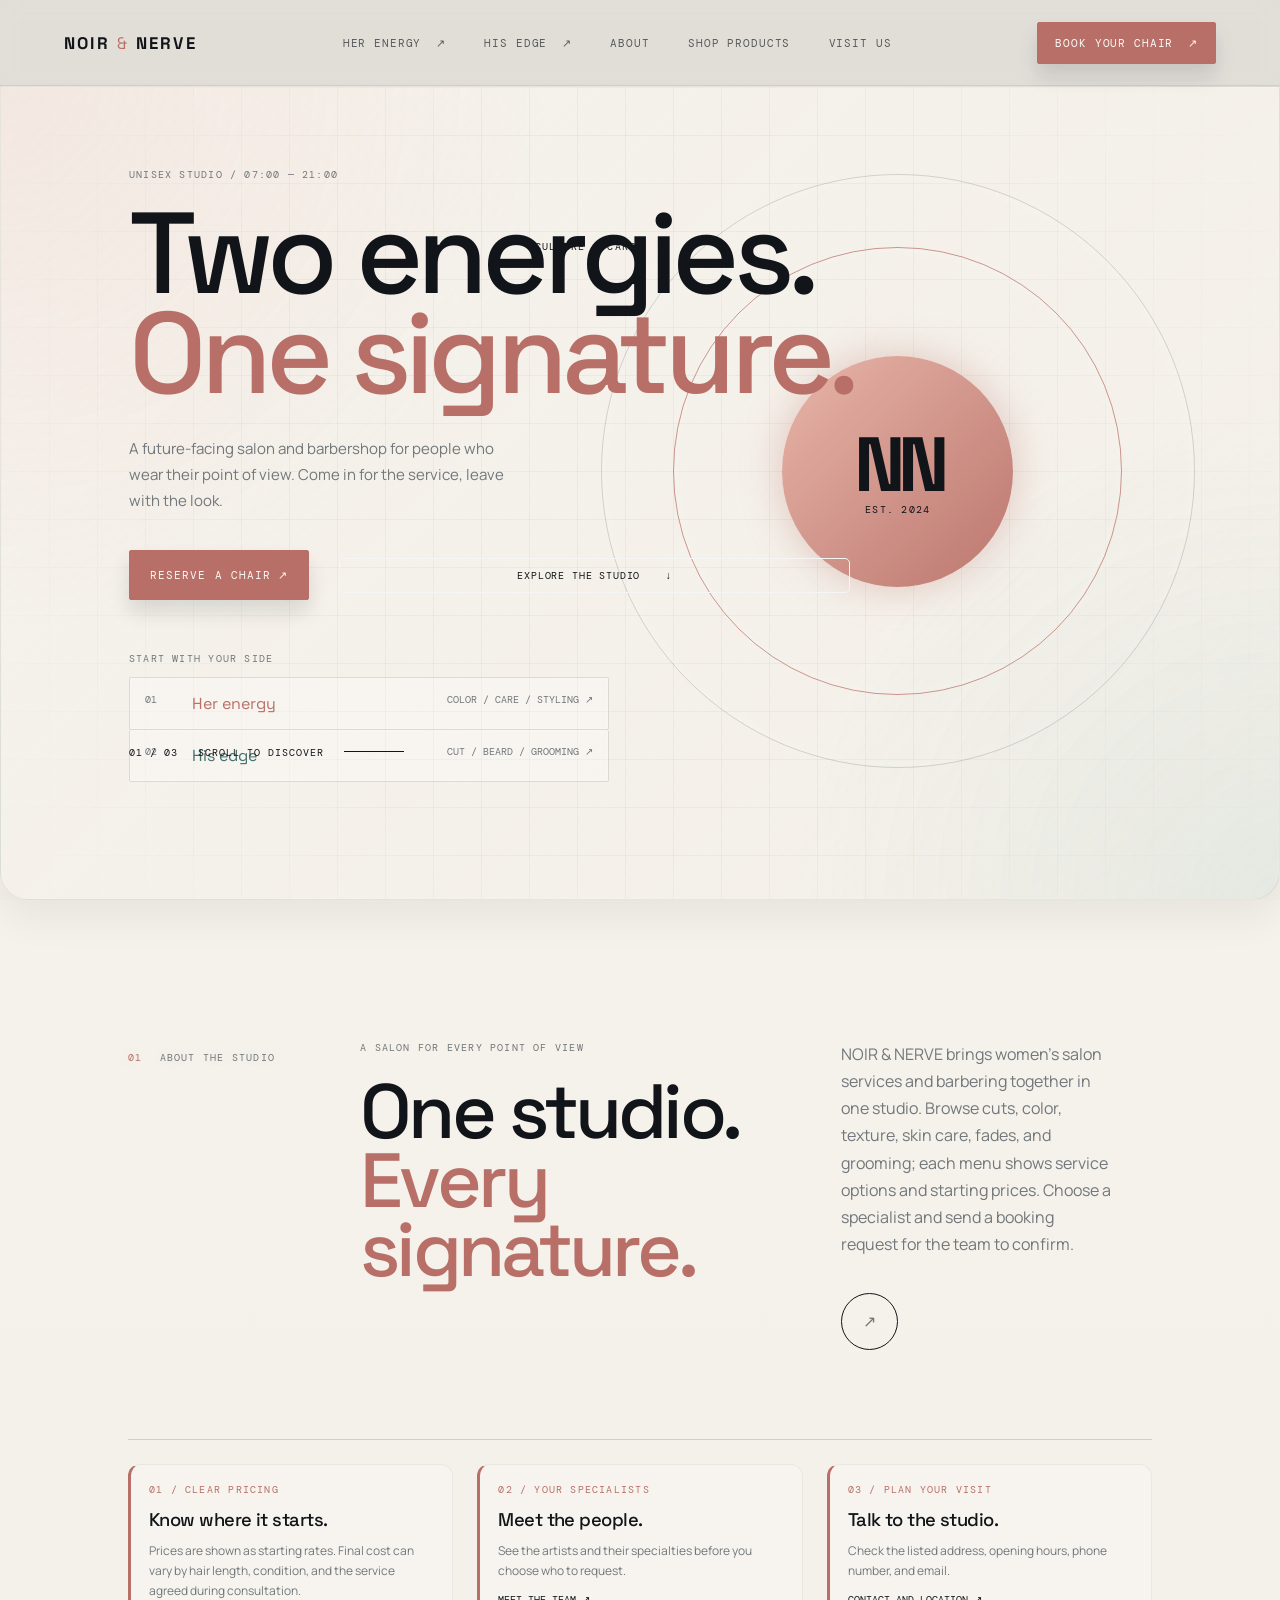
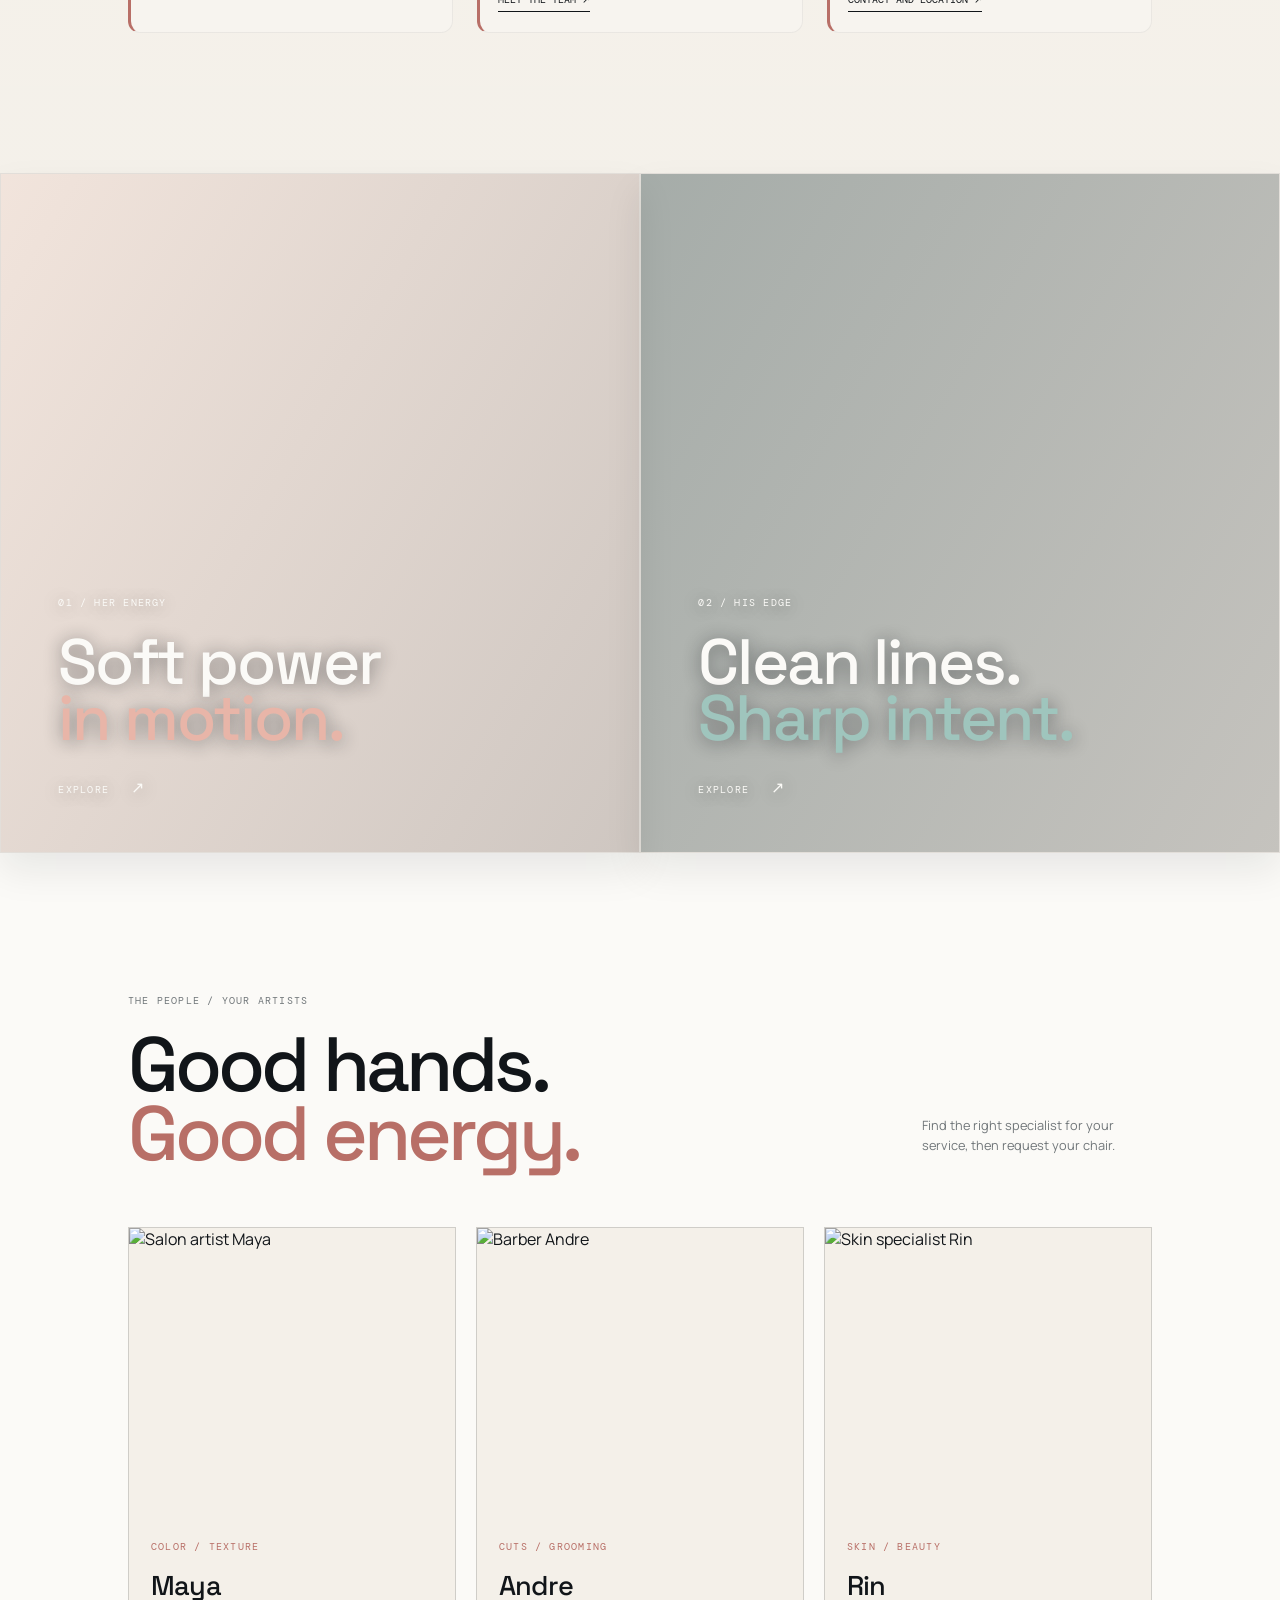
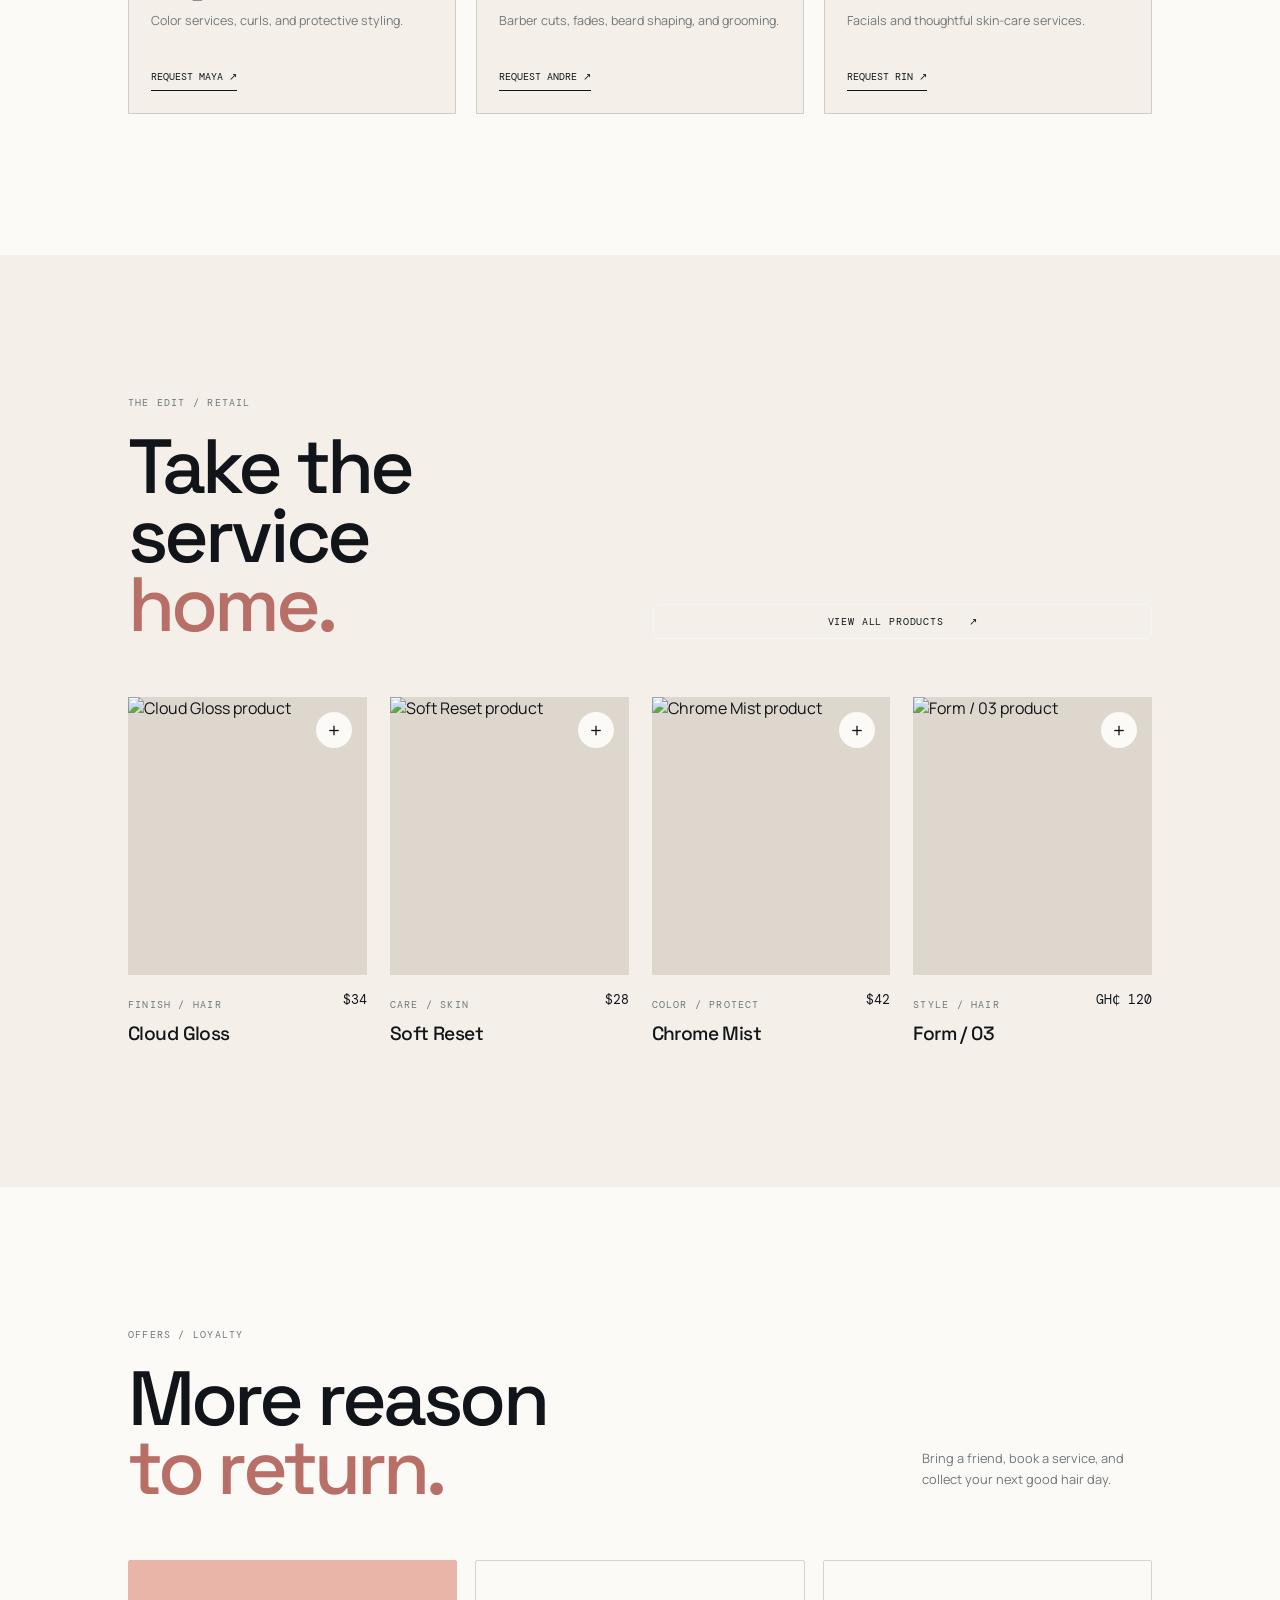
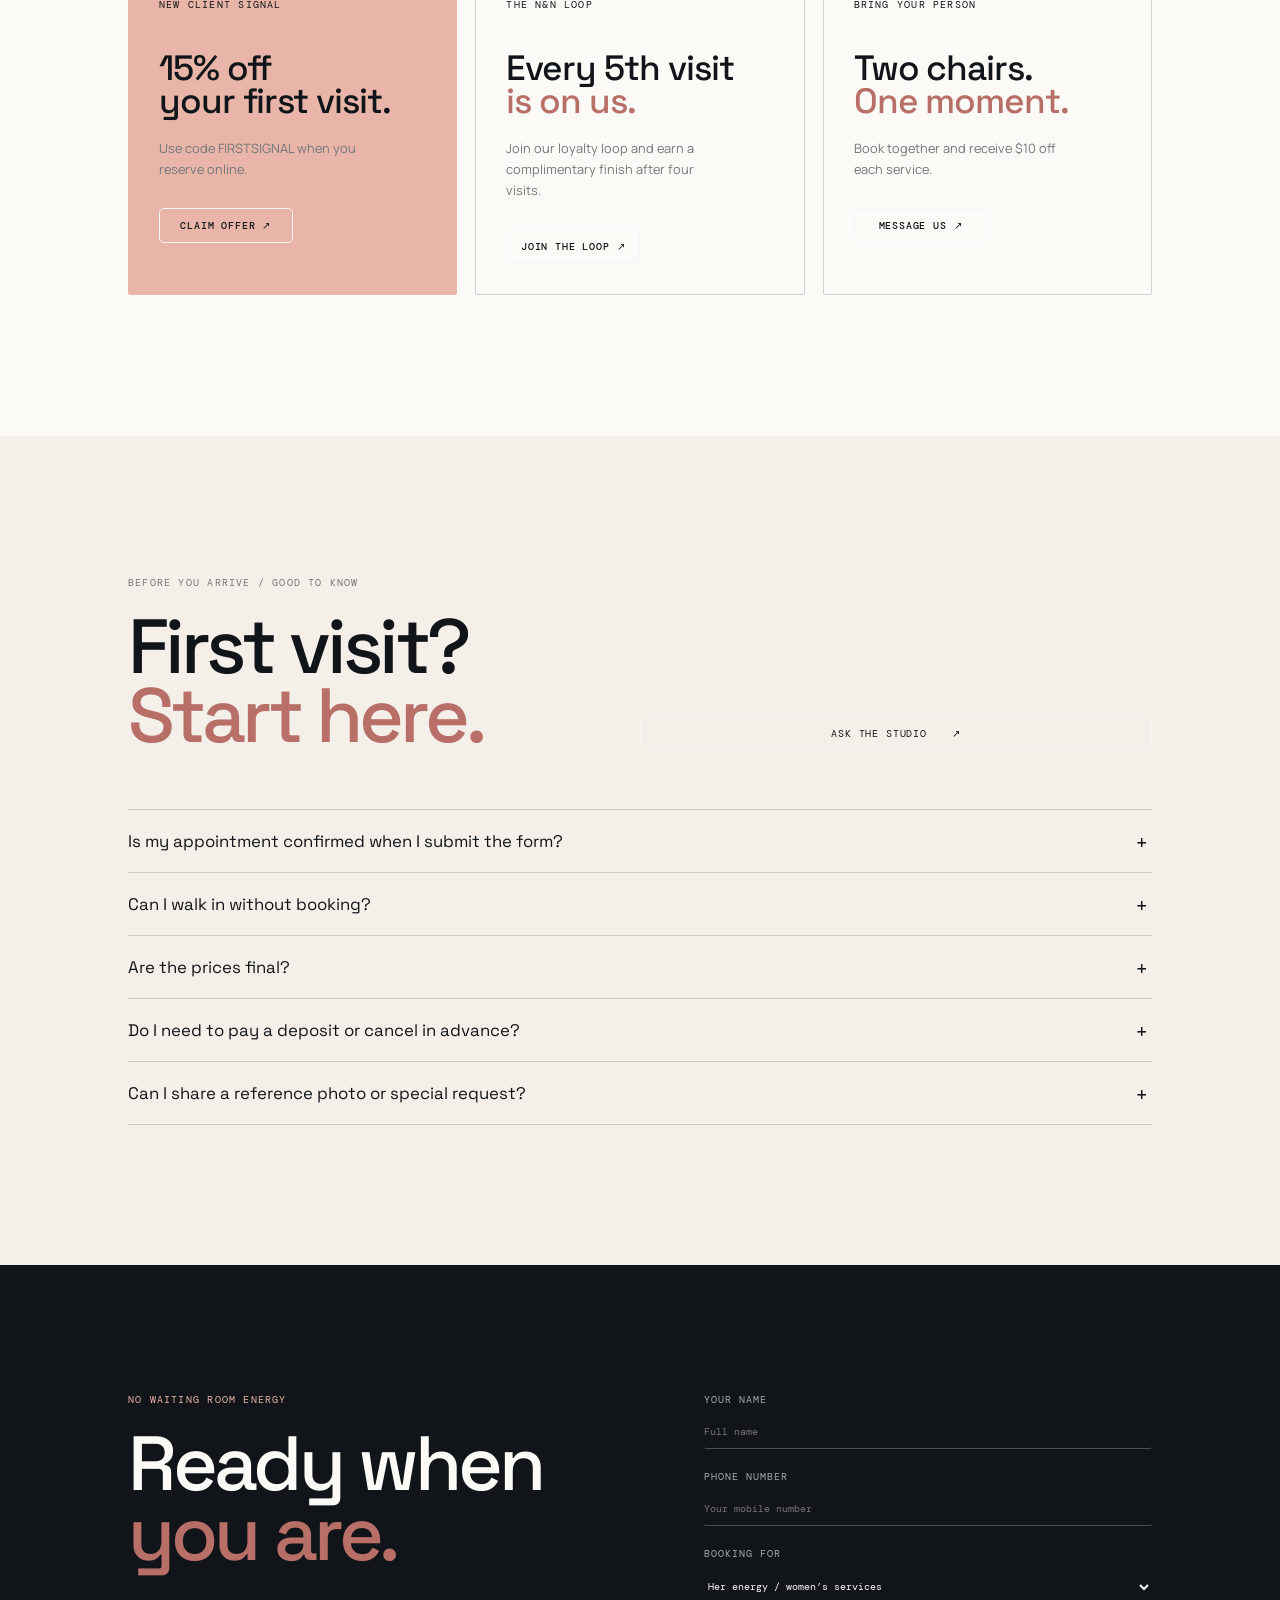
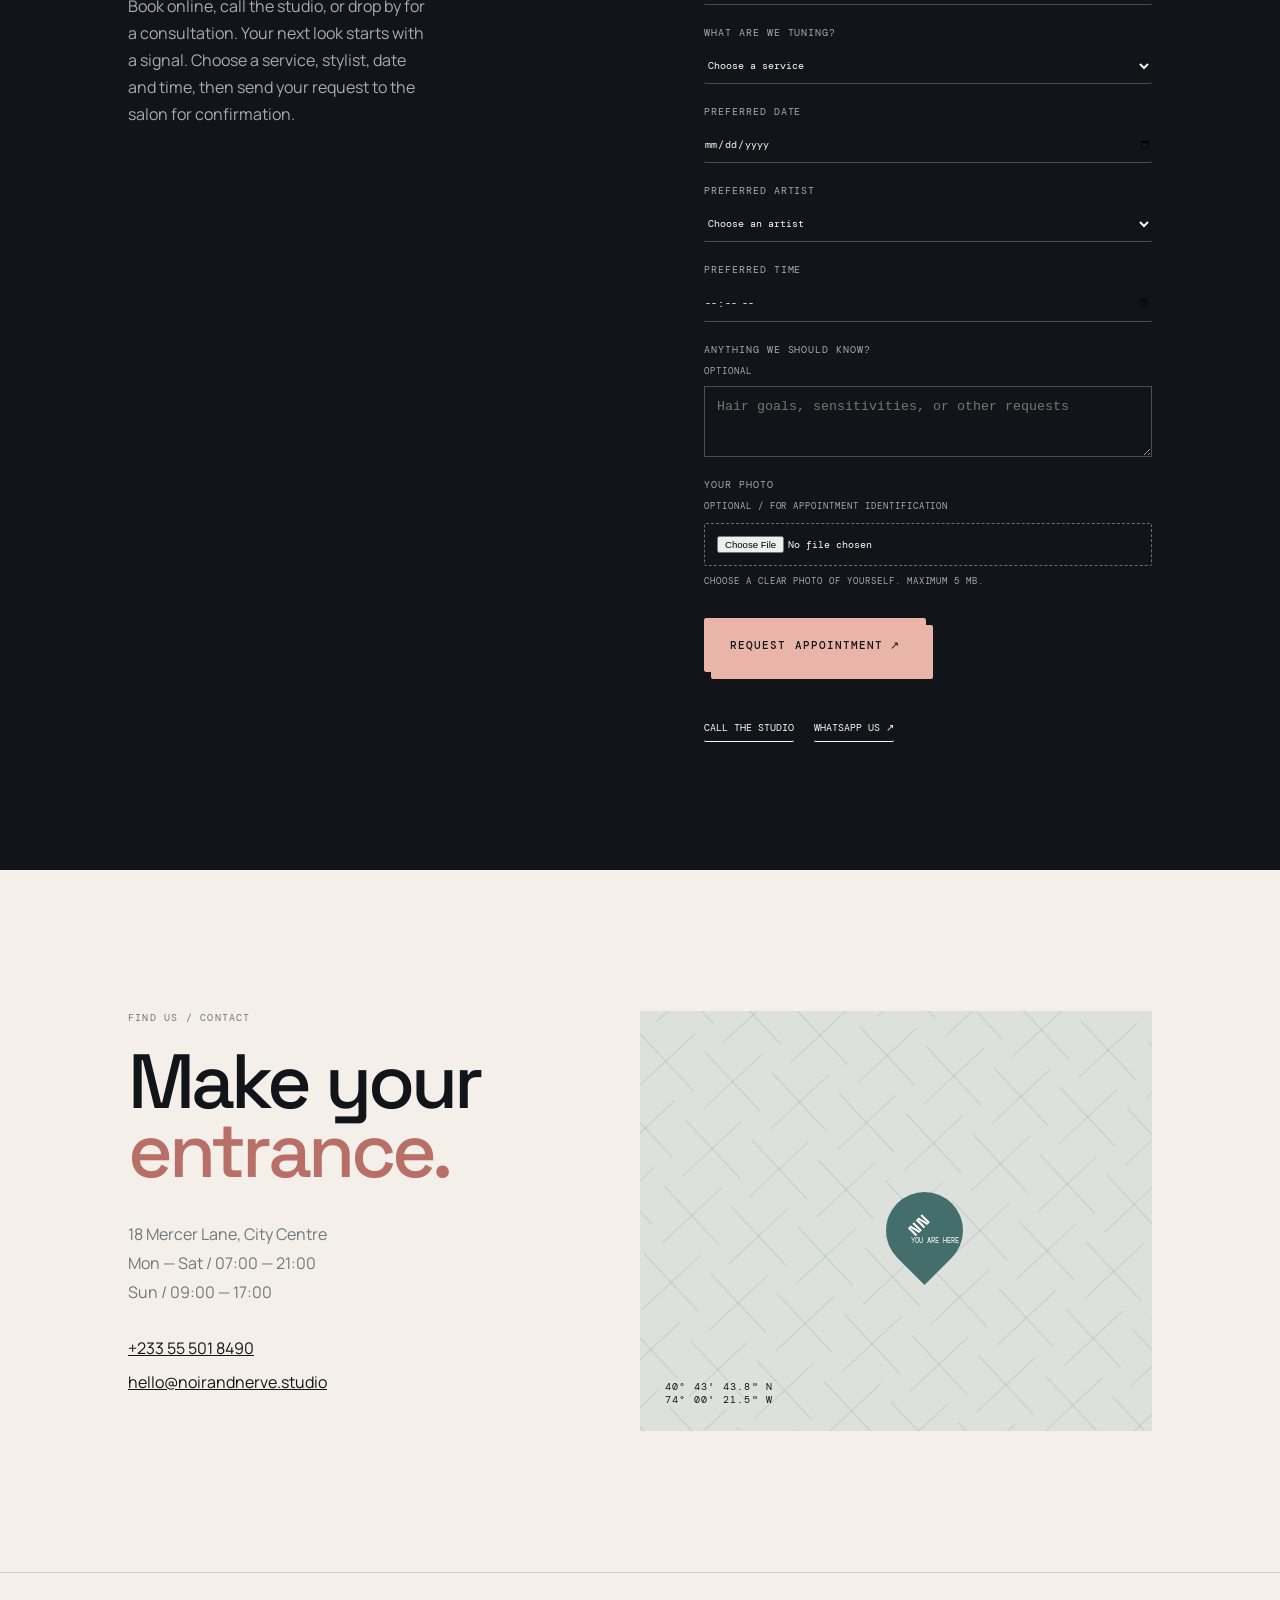
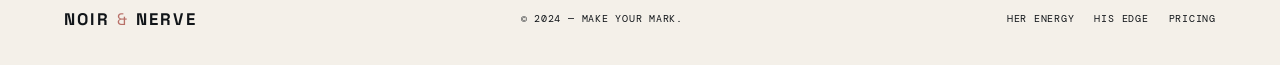
==== commit 7e2ea7ce: "female salon" ====
--- a/index.html
+++ b/index.html
@@ -5,20 +5,68 @@
     <meta name="viewport" content="width=device-width, initial-scale=1.0" />
     <meta
       name="description"
-      content="NOIR & NERVE is a futuristic unisex salon for cuts, color, styling, grooming, products, and easy booking."
+      content="NOIR & NERVE is a modern unisex salon and barbershop in the city, offering haircuts, color, styling, beard care, skincare, and easy online booking."
     />
     <meta
       name="keywords"
-      content="unisex salon, barber, beauty salon, hair products, booking, grooming"
-    />
+      content="unisex salon, barber shop, hair salon, beauty salon, hair color, beard grooming, salon booking, barber in city centre, hair styling studio"
+    />
+    <meta
+      name="robots"
+      content="index, follow, max-image-preview:large, max-snippet:-1, max-video-preview:-1"
+    />
+    <meta name="author" content="NOIR & NERVE" />
     <meta name="theme-color" content="#10151a" />
-    <meta property="og:title" content="NOIR & NERVE | Unisex salon studio" />
+    <meta property="og:type" content="website" />
+    <meta
+      property="og:title"
+      content="NOIR & NERVE | Unisex Salon & Barber Studio"
+    />
     <meta
       property="og:description"
-      content="Two energies. One studio. Book your next signature look."
-    />
-    <meta property="og:type" content="website" />
-    <title>NOIR & NERVE | Unisex salon studio</title>
+      content="Two energies. One studio. Discover premium salon and barber services, pricing, and easy booking at NOIR & NERVE."
+    />
+    <meta property="og:url" content="https://noirandnerve.studio/" />
+    <meta
+      property="og:image"
+      content="https://images.unsplash.com/photo-1521590832167-7bcbfaa6381f?auto=format&fit=crop&w=1200&q=80"
+    />
+    <meta property="og:site_name" content="NOIR & NERVE" />
+    <meta name="twitter:card" content="summary_large_image" />
+    <meta
+      name="twitter:title"
+      content="NOIR & NERVE | Unisex Salon & Barber Studio"
+    />
+    <meta
+      name="twitter:description"
+      content="Premium salon, barber, hair color, skincare, and beauty services with transparent pricing and easy booking."
+    />
+    <meta
+      name="twitter:image"
+      content="https://images.unsplash.com/photo-1521590832167-7bcbfaa6381f?auto=format&fit=crop&w=1200&q=80"
+    />
+    <link rel="canonical" href="https://noirandnerve.studio/" />
+    <title>NOIR & NERVE | Unisex Salon & Barber Studio</title>
+    <script type="application/ld+json">
+      {
+        "@context": "https://schema.org",
+        "@type": "BeautySalon",
+        "name": "NOIR & NERVE",
+        "url": "https://noirandnerve.studio/",
+        "description": "Modern unisex salon and barbershop offering haircuts, color, styling, grooming, skincare, and beauty services.",
+        "telephone": "+233555018490",
+        "email": "hello@noirandnerve.studio",
+        "address": {
+          "@type": "PostalAddress",
+          "streetAddress": "18 Mercer Lane, City Centre",
+          "addressLocality": "Accra",
+          "addressCountry": "GH"
+        },
+        "openingHours": ["Mo-Fr 07:00-21:00", "Sa-Su 08:00-18:00"],
+        "areaServed": "Accra",
+        "sameAs": ["https://www.instagram.com/", "https://www.facebook.com/"]
+      }
+    </script>
     <link rel="preconnect" href="https://fonts.googleapis.com" />
     <link rel="preconnect" href="https://fonts.gstatic.com" crossorigin />
     <link
@@ -103,10 +151,11 @@
         </div>
         <div class="split-body">
           <p>
-            NOIR &amp; NERVE brings women's salon services and barbering together
-            in one studio. Browse cuts, color, texture, skin care, fades, and
-            grooming; each menu shows service options and starting prices. Choose
-            a specialist and send a booking request for the team to confirm.
+            NOIR &amp; NERVE brings women's salon services and barbering
+            together in one studio. Browse cuts, color, texture, skin care,
+            fades, and grooming; each menu shows service options and starting
+            prices. Choose a specialist and send a booking request for the team
+            to confirm.
           </p>
           <a
             class="circle-link"
@@ -119,18 +168,26 @@
           <article>
             <p class="eyebrow">01 / Clear pricing</p>
             <h3>Know where it starts.</h3>
-            <p>Prices are shown as starting rates. Final cost can vary by hair length, condition, and the service agreed during consultation.</p>
+            <p>
+              Prices are shown as starting rates. Final cost can vary by hair
+              length, condition, and the service agreed during consultation.
+            </p>
           </article>
           <article>
             <p class="eyebrow">02 / Your specialists</p>
             <h3>Meet the people.</h3>
-            <p>See the artists and their specialties before you choose who to request.</p>
+            <p>
+              See the artists and their specialties before you choose who to
+              request.
+            </p>
             <a href="#team">Meet the team ↗</a>
           </article>
           <article>
             <p class="eyebrow">03 / Plan your visit</p>
             <h3>Talk to the studio.</h3>
-            <p>Check the listed address, opening hours, phone number, and email.</p>
+            <p>
+              Check the listed address, opening hours, phone number, and email.
+            </p>
             <a href="#visit">Contact and location ↗</a>
           </article>
         </div>
--- a/styles.css
+++ b/styles.css
@@ -3,6 +3,104 @@
 * { box-sizing: border-box; } html { scroll-behavior: smooth; } body { margin: 0; background: var(--paper); color: var(--ink); font-family: var(--body); } body.modal-open { overflow: hidden; } a { color: inherit; text-decoration: none; } button, input, select { font: inherit; } button { cursor: pointer; } .site-header { align-items: center; display: flex; justify-content: space-between; min-height: 86px; padding: 0 5vw; position: relative; z-index: 5; } .brand { display: flex; align-items: center; gap: 7px; font-family: var(--display); font-size: 1.05rem; font-weight: 700; letter-spacing: .13em; } .brand i { color: var(--rose-deep); font-style: normal; font-weight: 400; } .main-nav { display: flex; gap: clamp(18px, 3vw, 48px); font-family: var(--mono); font-size: .67rem; text-transform: uppercase; letter-spacing: .08em; } .main-nav a { opacity: .66; transition: opacity .2s, color .2s; } .main-nav a:hover, .main-nav a.active { opacity: 1; color: var(--rose-deep); } .men-page .main-nav a:hover, .men-page .main-nav a.active { color: var(--teal-deep); } .main-nav span, .header-cta span, .button span { margin-left: 7px; } .header-cta { border-bottom: 1px solid var(--ink); font-family: var(--mono); font-size: .67rem; padding: 8px 0; text-transform: uppercase; letter-spacing: .08em; } .menu-toggle { background: none; border: 0; display: none; padding: 6px; } .menu-toggle span { background: var(--ink); display: block; height: 1px; margin: 5px 0; width: 25px; }
 .eyebrow, .section-marker, .card-kicker, .image-stamp, .map-coordinates, .product-meta span, .qr-panel span, .review-header button { font-family: var(--mono); font-size: .63rem; letter-spacing: .12em; text-transform: uppercase; } .eyebrow { color: var(--muted); margin: 0 0 23px; } h1, h2, h3, p { margin-top: 0; } h1, h2, h3 { font-family: var(--display); font-weight: 500; letter-spacing: -.05em; } h1 { font-size: clamp(4.2rem, 9vw, 9.4rem); line-height: .87; margin-bottom: 32px; } h2 { font-size: clamp(3rem, 6vw, 6rem); line-height: .9; } h3 { letter-spacing: -.03em; } em { color: var(--rose-deep); font-style: normal; } .men-page em { color: var(--teal-deep); } .hero-intro, .style-hero-copy > p:not(.eyebrow) { color: var(--muted); font-size: .94rem; line-height: 1.7; max-width: 375px; } .button { align-items: center; border: 0; display: inline-flex; font-family: var(--mono); font-size: .67rem; justify-content: center; letter-spacing: .1em; padding: 17px 20px; text-transform: uppercase; transition: transform .2s, background .2s; } .button:hover { transform: translateY(-3px); } .button-dark { background: var(--ink); color: var(--white); } .button-light { background: var(--white); color: var(--ink); } .button-outline { border: 1px solid var(--ink); background: transparent; } .hero-actions { align-items: center; display: flex; gap: 30px; margin-top: 37px; } .text-link { border-bottom: 1px solid var(--ink); font-family: var(--mono); font-size: .65rem; padding-bottom: 8px; text-transform: uppercase; letter-spacing: .08em;border: 1px solid whitesmoke; border-radius: 5px; padding: 10px; width: 50%; text-align: center;} .text-link span { margin-left: 18px; }
 .hero-shell { min-height: calc(100vh - 86px); overflow: hidden; padding: 9vh 10vw 4vh; position: relative; } .hero-copy { position: relative; z-index: 2; } .hero-orbit { height: min(55vw, 660px); position: absolute; right: 4vw; top: 6vh; width: min(55vw, 660px); } .orbit-ring { border: 1px solid rgba(17,21,25,.15); border-radius: 50%; left: 5%; position: absolute; top: 5%; width: 90%; aspect-ratio: 1; } .ring-two { border-color: var(--rose); left: 16%; top: 16%; width: 68%; } .orbit-core { align-items: center; background: var(--rose); border-radius: 50%; display: flex; flex-direction: column; height: 35%; justify-content: center; left: 32.5%; position: absolute; top: 32.5%; width: 35%; } .orbit-core span { font: 700 clamp(2rem, 6vw, 5rem)/1 var(--display); letter-spacing: -.1em; } .orbit-core small, .orbit-label { font: .6rem var(--mono); letter-spacing: .13em; } .orbit-label { position: absolute; } .label-top { right: 5%; top: 15%; } .label-bottom { bottom: 14%; left: 4%; } .hero-foot { bottom: 4vh; display: flex; font: .62rem var(--mono); gap: 20px; letter-spacing: .1em; position: absolute; text-transform: uppercase; width: 80%; } .hero-line { background: var(--ink); height: 1px; margin-top: 5px; width: 60px; }
+
+.home-page .site-header {
+  background: rgba(17, 21, 25, 0.08);
+  backdrop-filter: blur(8px);
+  border-bottom: 1px solid rgba(17,21,25,.08);
+}
+
+.home-page .hero-shell {
+  background:
+    radial-gradient(circle at top left, rgba(232, 181, 168, 0.16), transparent 36%),
+    radial-gradient(circle at bottom right, rgba(159, 197, 189, 0.18), transparent 32%),
+    linear-gradient(135deg, rgba(255,255,255,0.12), rgba(244,240,233,0.7));
+  border: 1px solid rgba(17,21,25,.06);
+  border-radius: 0 0 28px 28px;
+  box-shadow: inset 0 0 0 1px rgba(255,255,255,.05), 0 18px 40px rgba(17,21,25,.06);
+}
+
+.home-page .hero-shell::before {
+  background-image:
+    linear-gradient(rgba(17,21,25,.06) 1px, transparent 1px),
+    linear-gradient(90deg, rgba(17,21,25,.06) 1px, transparent 1px);
+  background-size: 48px 48px;
+  content: "";
+  inset: 0;
+  position: absolute;
+  mask-image: radial-gradient(circle at center, black 45%, transparent 100%);
+  opacity: .72;
+}
+
+.home-page .hero-copy,
+.home-page .hero-foot,
+.home-page .orbit-label {
+  position: relative;
+  z-index: 2;
+}
+
+.home-page .orbit-core {
+  background: linear-gradient(135deg, rgba(232,181,168,1), rgba(184,111,103,.94));
+  box-shadow: 0 0 40px rgba(184,111,103,.35);
+}
+
+.home-page .ring-two {
+  border-color: rgba(184,111,103,.7);
+  box-shadow: 0 0 22px rgba(184,111,103,.15);
+}
+
+.home-page .orbit-ring {
+  box-shadow: inset 0 0 18px rgba(255,255,255,.22);
+}
+
+.home-page .side-choice {
+  background: rgba(255,255,255,.28);
+  border: 1px solid rgba(17,21,25,.12);
+  box-shadow: inset 0 0 0 1px rgba(255,255,255,.18);
+}
+
+.home-page .side-choice:hover {
+  background: rgba(255,255,255,.64);
+  box-shadow: 0 10px 30px rgba(17,21,25,.08);
+}
+
+.home-page .experience-card {
+  border: 1px solid rgba(17,21,25,.08);
+  box-shadow: 0 18px 36px rgba(17,21,25,.08);
+  transition: transform .25s ease, box-shadow .25s ease;
+}
+
+.home-page .experience-card:hover {
+  transform: translateY(-8px);
+  box-shadow: 0 24px 50px rgba(17,21,25,.12);
+}
+
+.home-page .experience-overlay {
+  text-shadow: 0 2px 18px rgba(17,21,25,.48);
+}
+
+.home-page .split-intro {
+  background: linear-gradient(180deg, rgba(255,255,255,.1), rgba(255,255,255,.04));
+}
+
+.home-page .about-proof article {
+  background: rgba(255,255,255,.25);
+  border: 1px solid rgba(17,21,25,.06);
+  border-left: 3px solid var(--rose-deep);
+  border-radius: 12px;
+  padding: 18px 18px 20px;
+}
+
+.home-page .section-marker {
+  color: var(--rose-deep);
+  text-shadow: 0 0 18px rgba(184,111,103,.18);
+}
+
+.home-page .button-dark,
+.home-page .site-header .header-cta,
+.home-page .style-hero-copy .hero-actions .button-dark {
+  box-shadow: 0 12px 20px rgba(17,21,25,.12);
+}
 .split-intro, .products-section, .service-section, .product-section-page, .visit-section { padding: 11vw 10vw; } .split-intro { display: grid; gap: 6vw; grid-template-columns: .5fr 1.3fr 1fr; } .section-marker { color: var(--rose-deep); padding-top: 10px; } .section-marker span { color: var(--muted); margin-left: 10px; } .split-intro h2, .section-heading h2 { margin: 0; } .split-body { align-self: end; color: var(--muted); line-height: 1.7; max-width: 270px; } .circle-link { align-items: center; border: 1px solid var(--ink); border-radius: 50%; display: flex; height: 57px; justify-content: center; margin-top: 35px; width: 57px; }
 .about-proof { border-top: 1px solid var(--line); display: grid; gap: 24px; grid-column: 1 / -1; grid-template-columns: repeat(3, minmax(0, 1fr)); margin-top: 12px; padding-top: 24px; }
 .about-proof article { border-left: 2px solid var(--rose-deep); padding-left: 16px; }
@@ -406,7 +504,7 @@
 .men-page .booking-form textarea:focus { border-color: var(--teal); }
 .men-page .booking-photo-preview button { color: var(--teal); }
 .men-page .booking-photo-label input[type="file"]:focus { border-color: var(--teal); }
-.pricing-main { max-width: 1440px; }
+.pricing-main { max-width: none; width: 100%; }
 .price-table { min-width: 0; width: 100%; }
 @media (max-width: 800px) {
 	.team-section, .faq-section { padding: 22vw 8vw; }
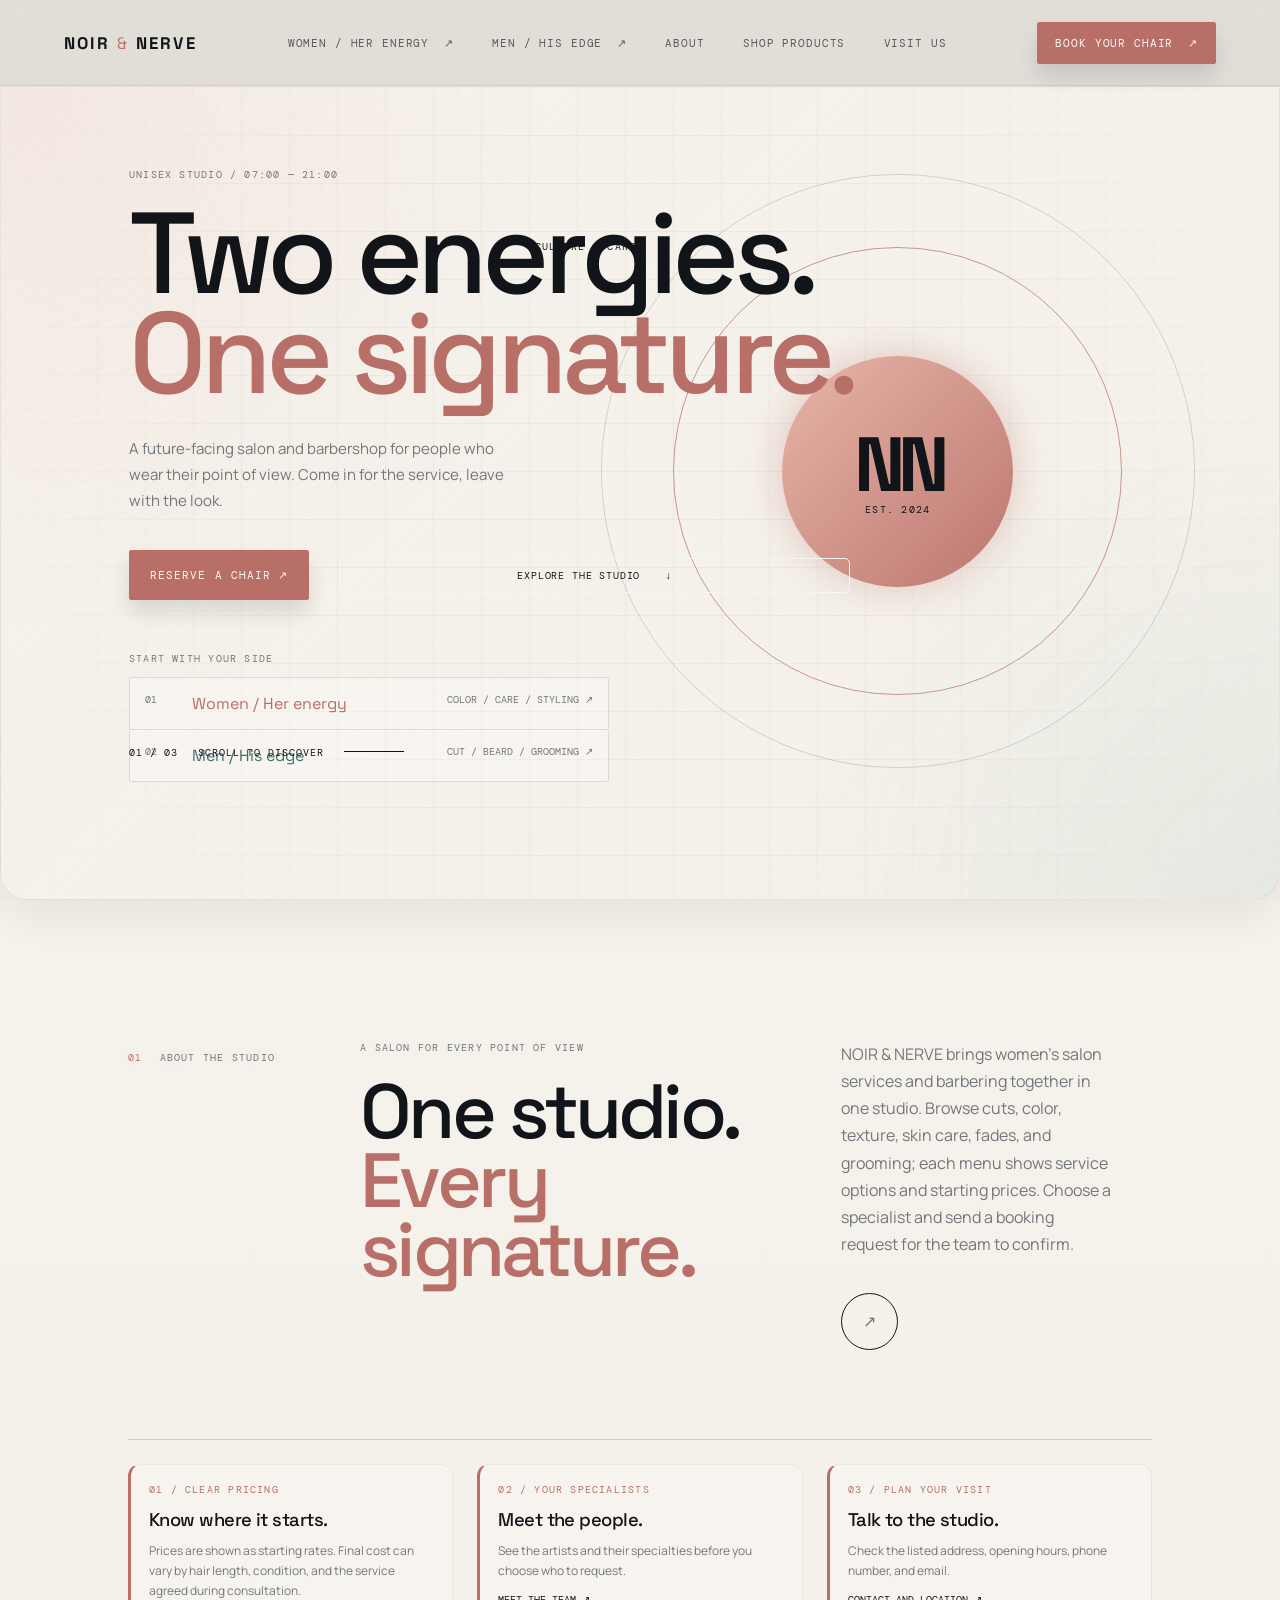
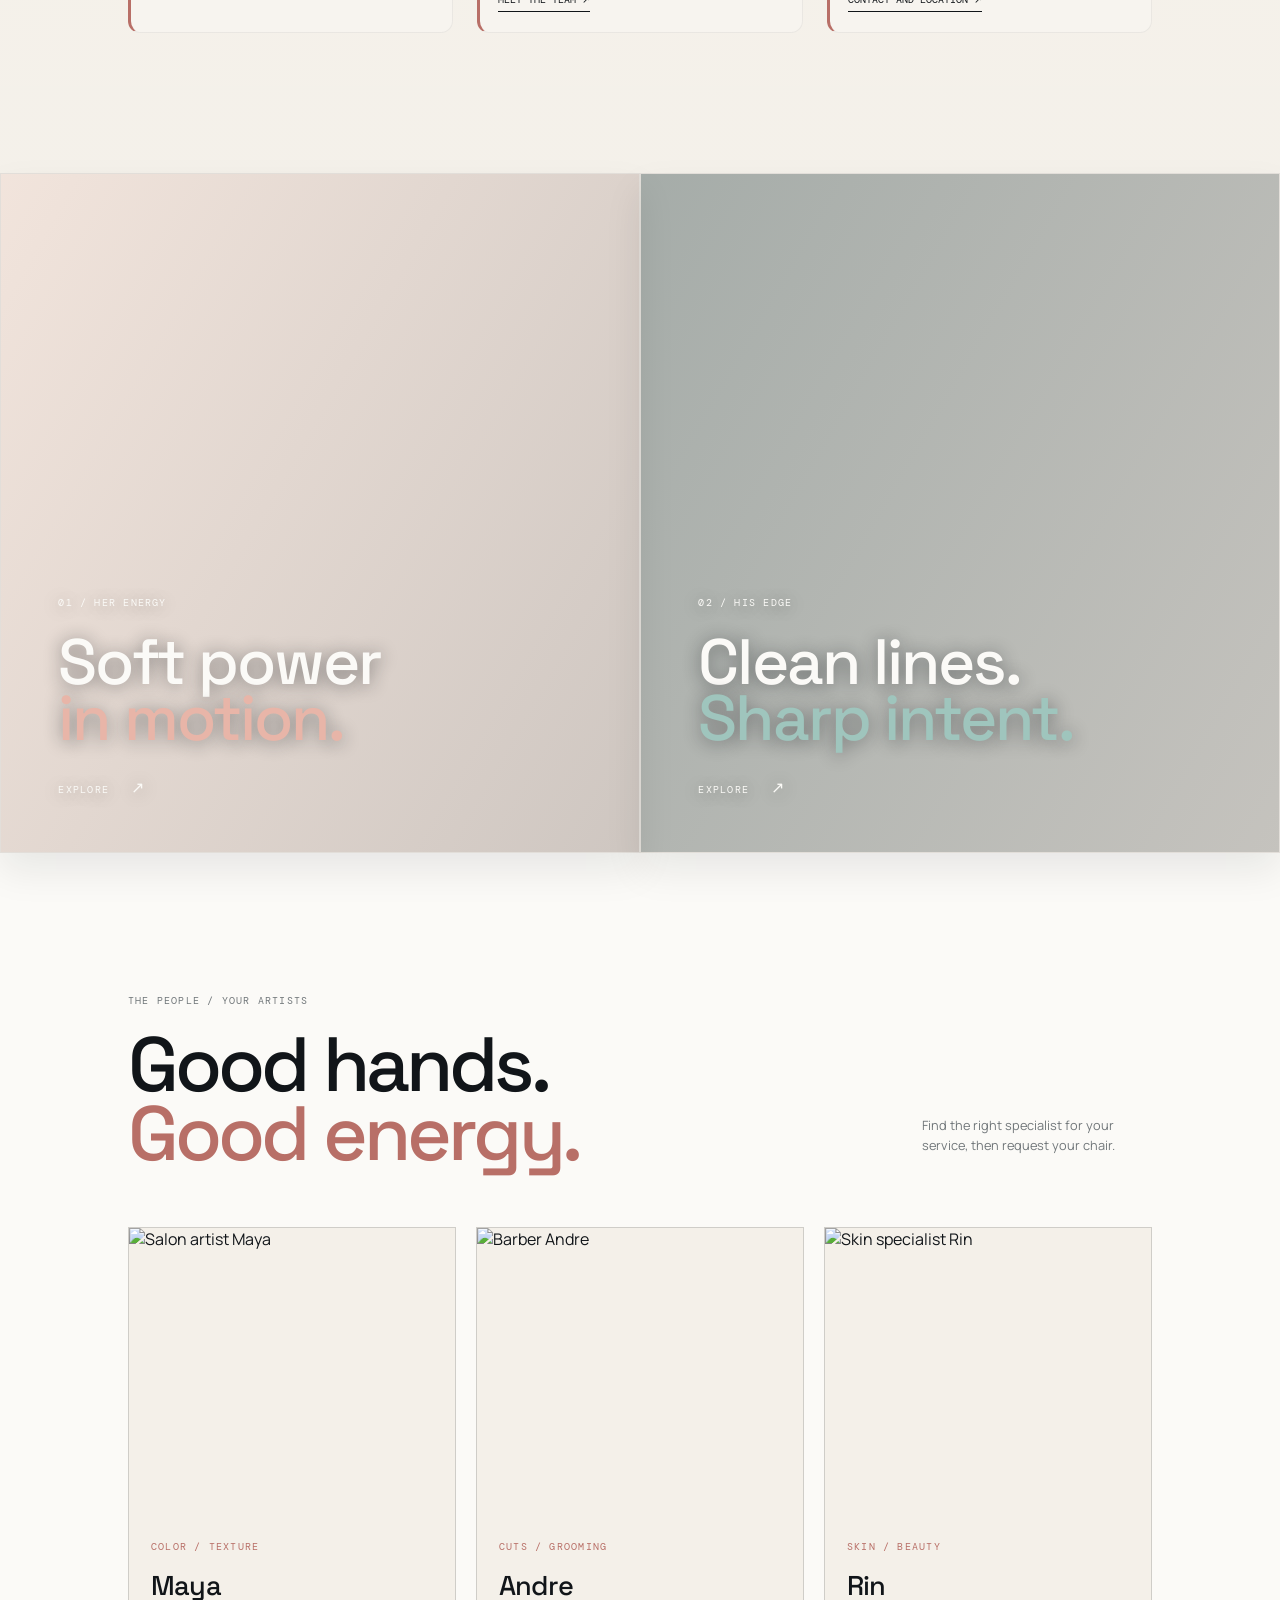
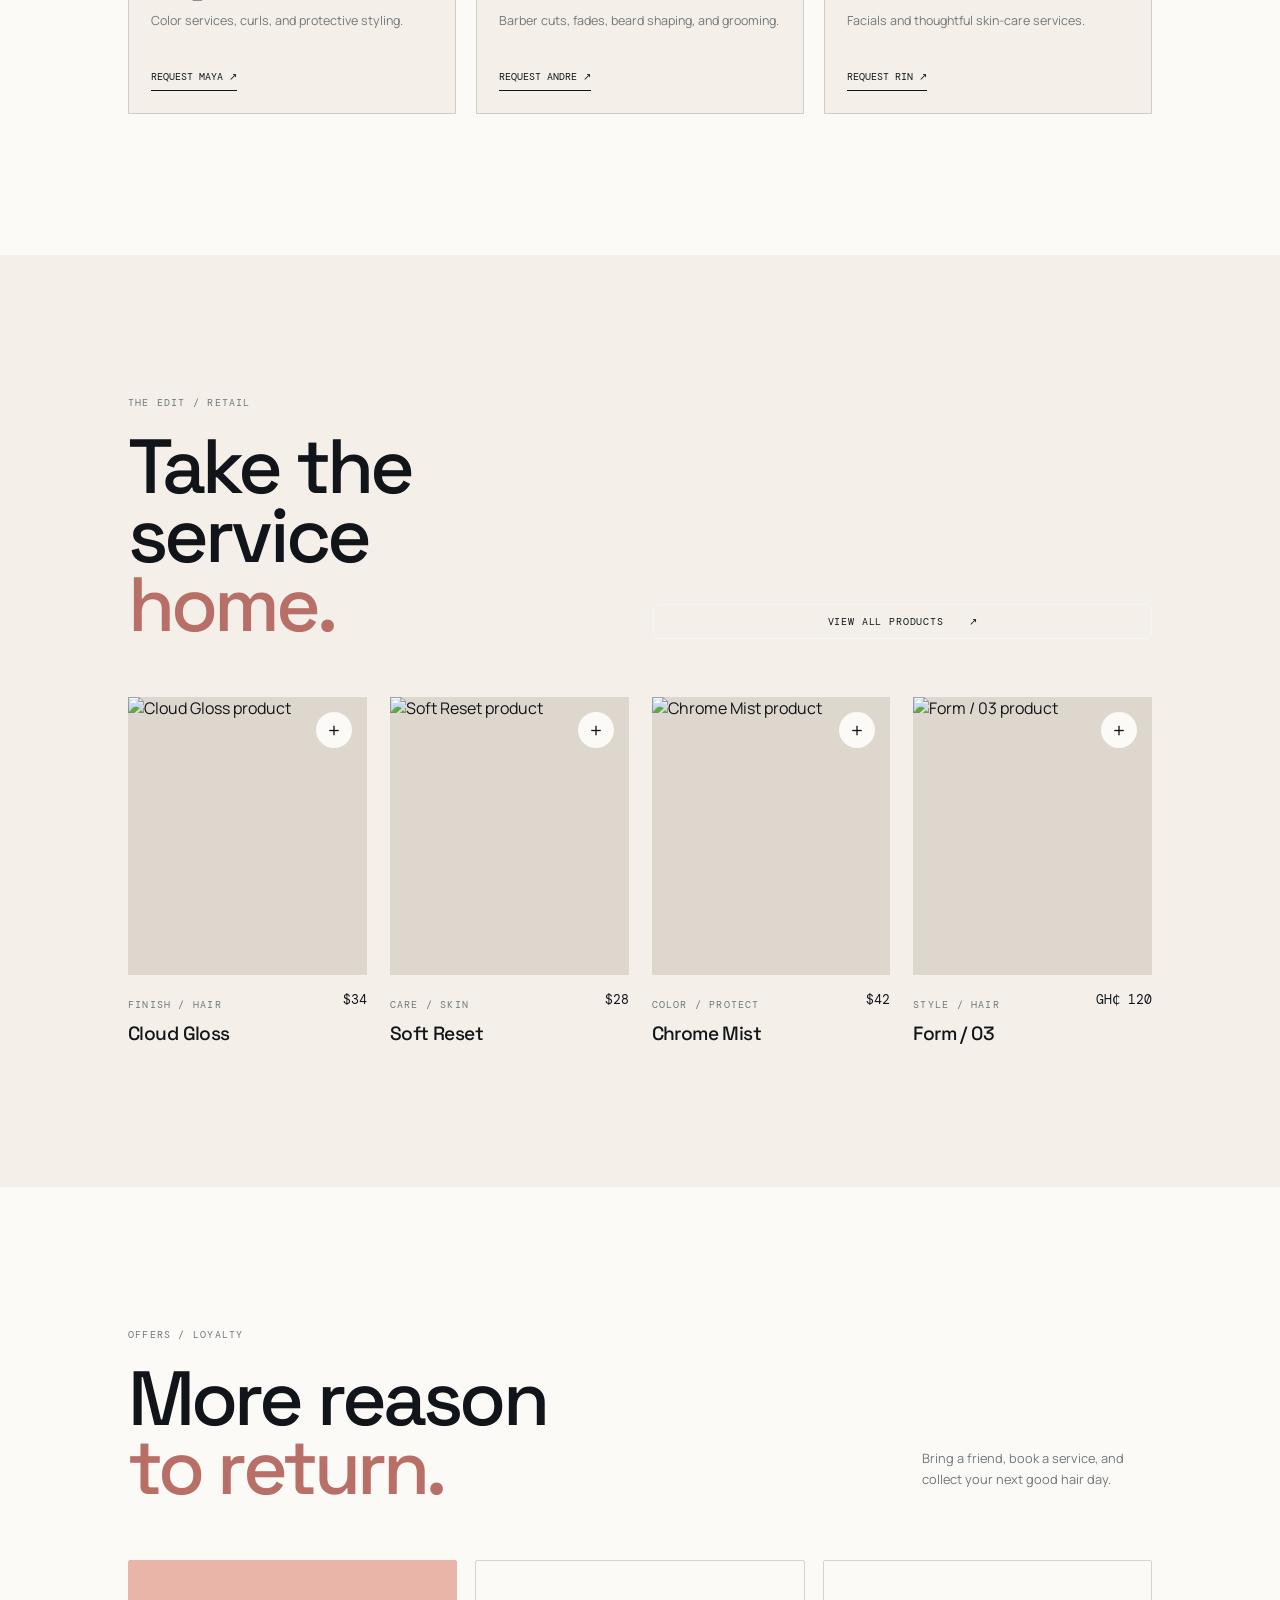
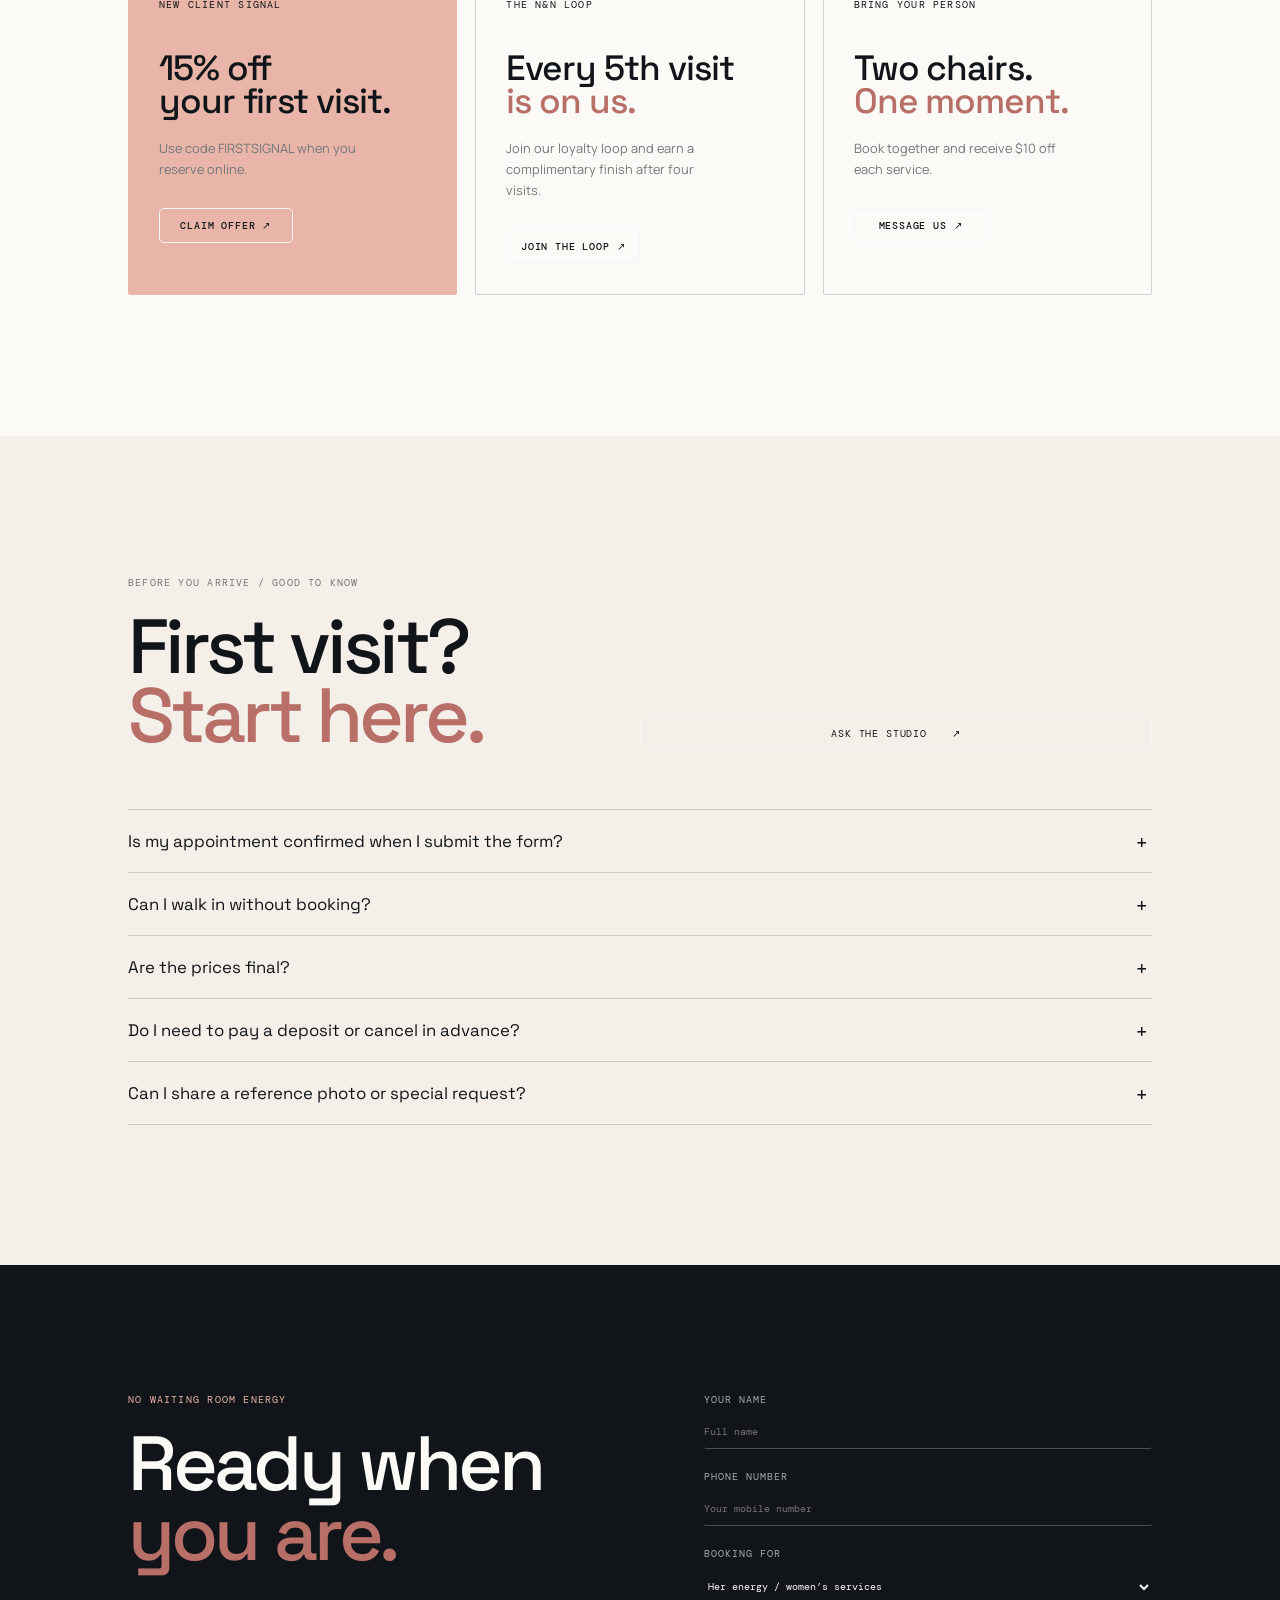
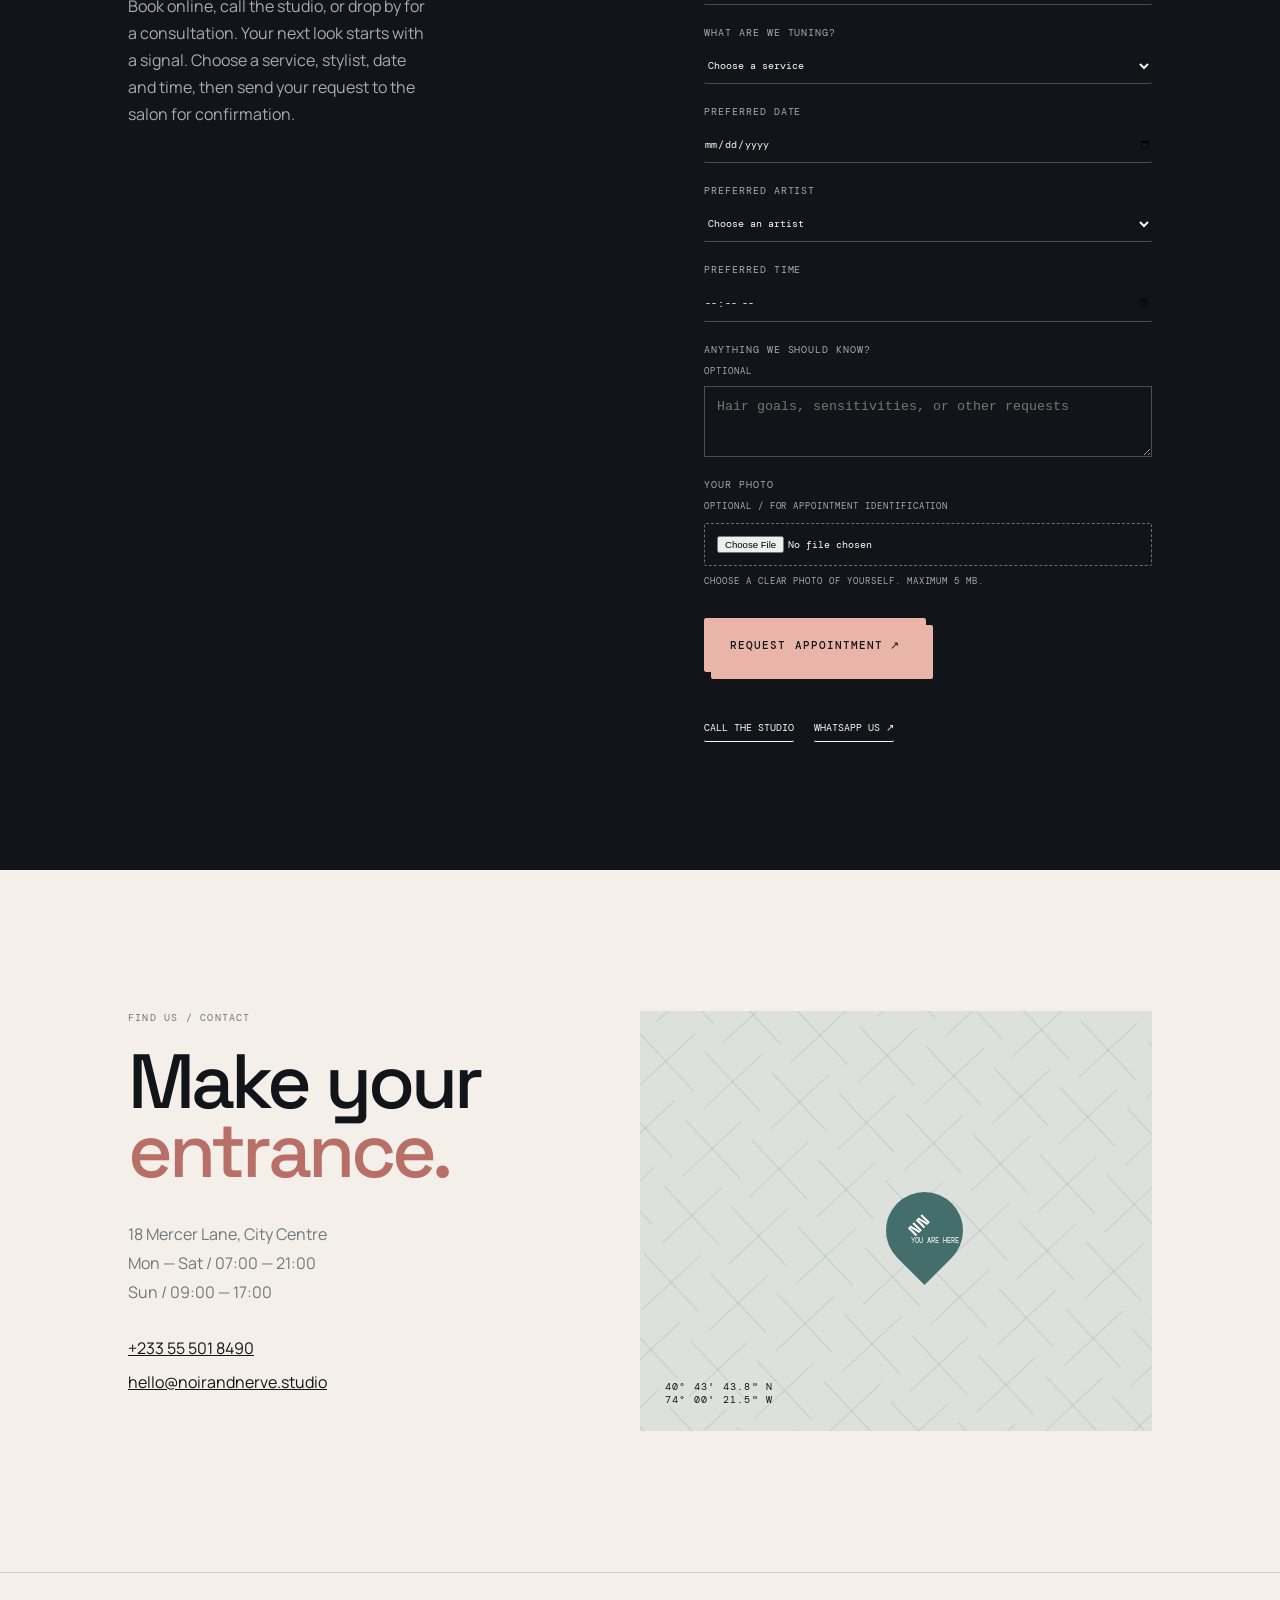
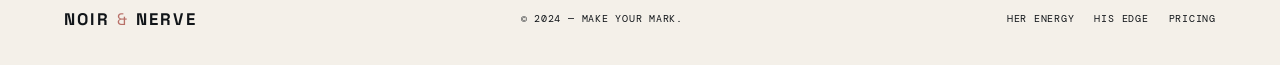
==== commit 60a21af8: "teacher bot" ====
--- a/index.html
+++ b/index.html
@@ -88,8 +88,10 @@
         <span></span><span></span>
       </button>
       <nav class="main-nav" aria-label="Main navigation">
-        <a href="women.html" class="nav-women">Her energy <span>↗</span></a>
-        <a href="men.html" class="nav-men">His edge <span>↗</span></a>
+        <a href="women.html" class="nav-women"
+          >Women / Her energy <span>↗</span></a
+        >
+        <a href="men.html" class="nav-men">Men / His edge <span>↗</span></a>
         <a href="#about">About</a>
         <a href="index.html#products">Shop products</a>
         <a href="index.html#visit">Visit us</a>
@@ -121,11 +123,11 @@
               class="side-choice side-choice-women"
               data-side-switch="women"
             >
-              <span>01</span><strong>Her energy</strong
+              <span>01</span><strong>Women / Her energy</strong
               ><small>Color / care / styling ↗</small>
             </button>
             <button class="side-choice side-choice-men" data-side-switch="men">
-              <span>02</span><strong>His edge</strong
+              <span>02</span><strong>Men / His edge</strong
               ><small>Cut / beard / grooming ↗</small>
             </button>
           </div>
--- a/styles.css
+++ b/styles.css
@@ -206,6 +206,110 @@
 .booking-form input,
 .booking-form select {
 	border-radius: 2px;
+}
+
+.women-page .site-header,
+.men-page .site-header,
+.pricing-page .site-header {
+  background: rgba(17, 21, 25, 0.04);
+  backdrop-filter: blur(8px);
+  border-bottom: 1px solid rgba(17,21,25,.08);
+}
+
+.women-page .style-hero,
+.men-page .style-hero,
+.pricing-page .pricing-main {
+  position: relative;
+}
+
+.women-page .style-hero::before,
+.men-page .style-hero::before,
+.pricing-page .pricing-main::before {
+  content: "";
+  inset: 0;
+  position: absolute;
+  background-image:
+    linear-gradient(rgba(17,21,25,.05) 1px, transparent 1px),
+    linear-gradient(90deg, rgba(17,21,25,.05) 1px, transparent 1px);
+  background-size: 40px 40px;
+  opacity: .7;
+  pointer-events: none;
+}
+
+.women-page .style-hero-copy,
+.men-page .style-hero-copy,
+.pricing-page .pricing-main > * {
+  position: relative;
+  z-index: 1;
+}
+
+.women-page .style-hero-copy::before,
+.men-page .style-hero-copy::before {
+  background-attachment: fixed;
+}
+
+.women-page .service-section,
+.men-page .service-section,
+.women-page .package-section,
+.men-page .package-section,
+.women-page .product-section-page,
+.men-page .product-section-page,
+.women-page .booking-section,
+.men-page .booking-section,
+.women-page .visit-section,
+.men-page .visit-section {
+  border-top: 1px solid rgba(17,21,25,.06);
+}
+
+.women-page .service-group,
+.men-page .service-group,
+.women-page .package-card,
+.men-page .package-card,
+.women-page .price-table article,
+.men-page .price-table article,
+.women-page .qr-panel,
+.men-page .qr-panel,
+.women-page .experience-card,
+.men-page .experience-card {
+  box-shadow: 0 16px 30px rgba(17,21,25,.06);
+}
+
+.women-page .style-hero-copy {
+  background: linear-gradient(135deg, rgba(17,21,25,.18), rgba(17,21,25,.08));
+}
+
+.men-page .style-hero-copy {
+  background: linear-gradient(135deg, rgba(17,21,25,.2), rgba(17,21,25,.08));
+}
+
+.pricing-page .pricing-main {
+  background: linear-gradient(180deg, rgba(255,255,255,.06), rgba(255,255,255,.0));
+}
+
+.pricing-page .qr-panel {
+  background: rgba(255,255,255,.54);
+  border: 1px solid rgba(17,21,25,.09);
+  box-shadow: 0 18px 34px rgba(17,21,25,.08);
+}
+
+.pricing-page .price-table {
+  overflow: hidden;
+  border-radius: 12px;
+}
+
+.women-page .price-table article strong {
+  border-radius: 2px;
+}
+
+.men-page .price-table article strong {
+  border-radius: 2px;
+}
+
+.women-page .style-hero-photo,
+.men-page .style-hero-photo,
+.women-page .package-image,
+.men-page .package-image {
+  box-shadow: inset 0 0 0 1px rgba(255,255,255,.14);
 }
 .site-header .header-cta {
 	background: var(--rose-deep);
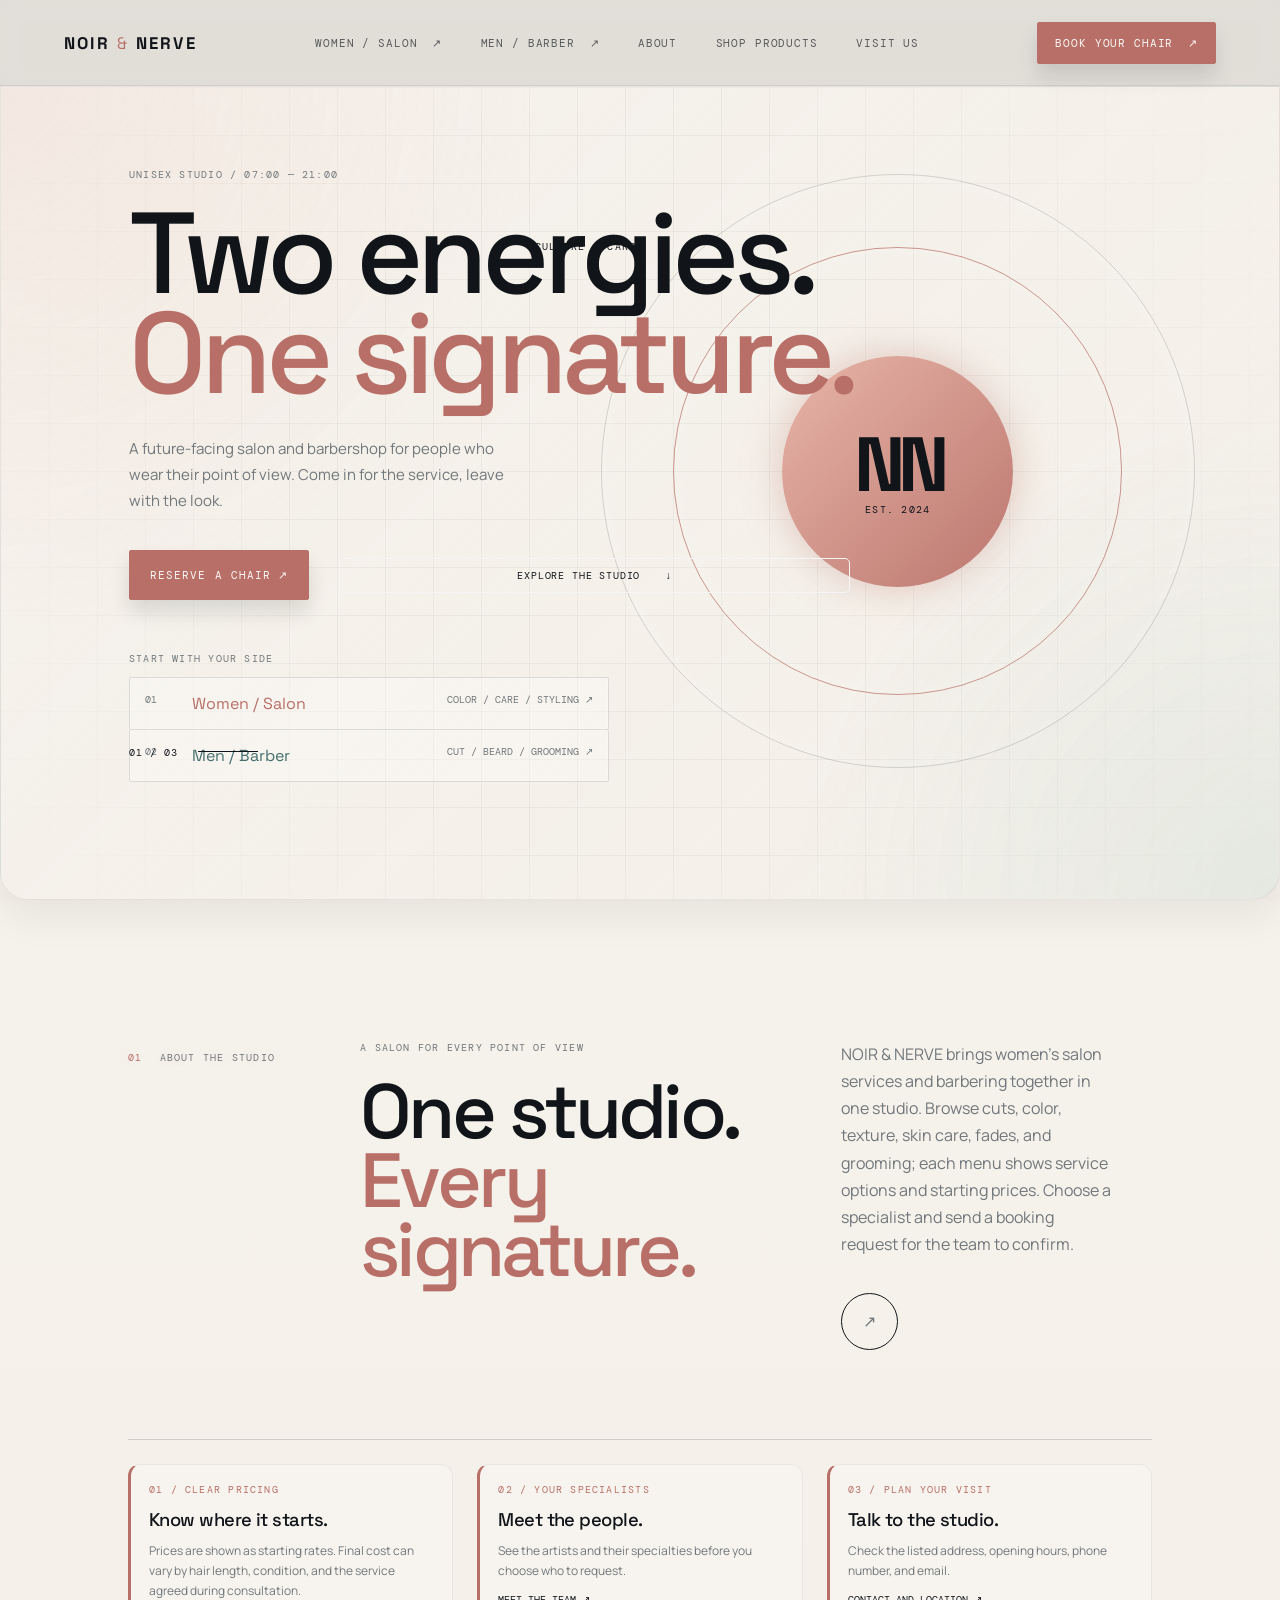
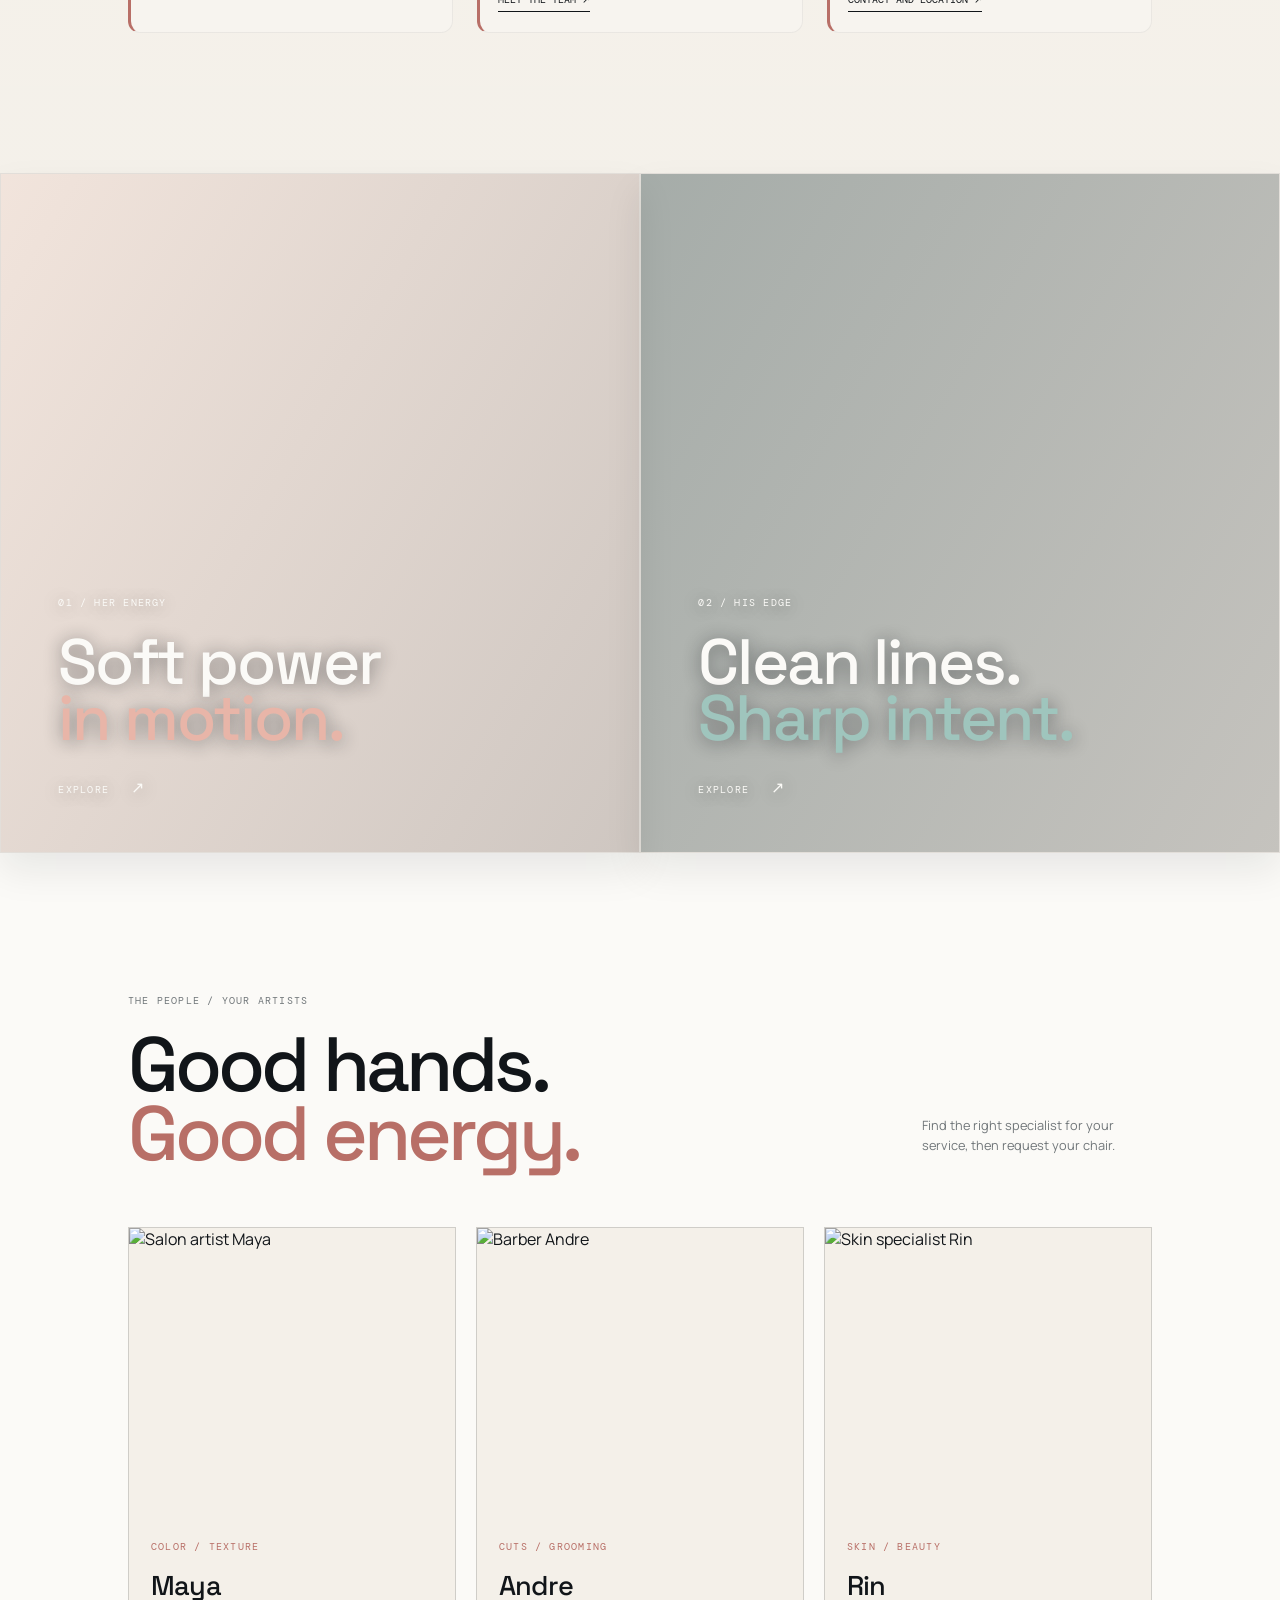
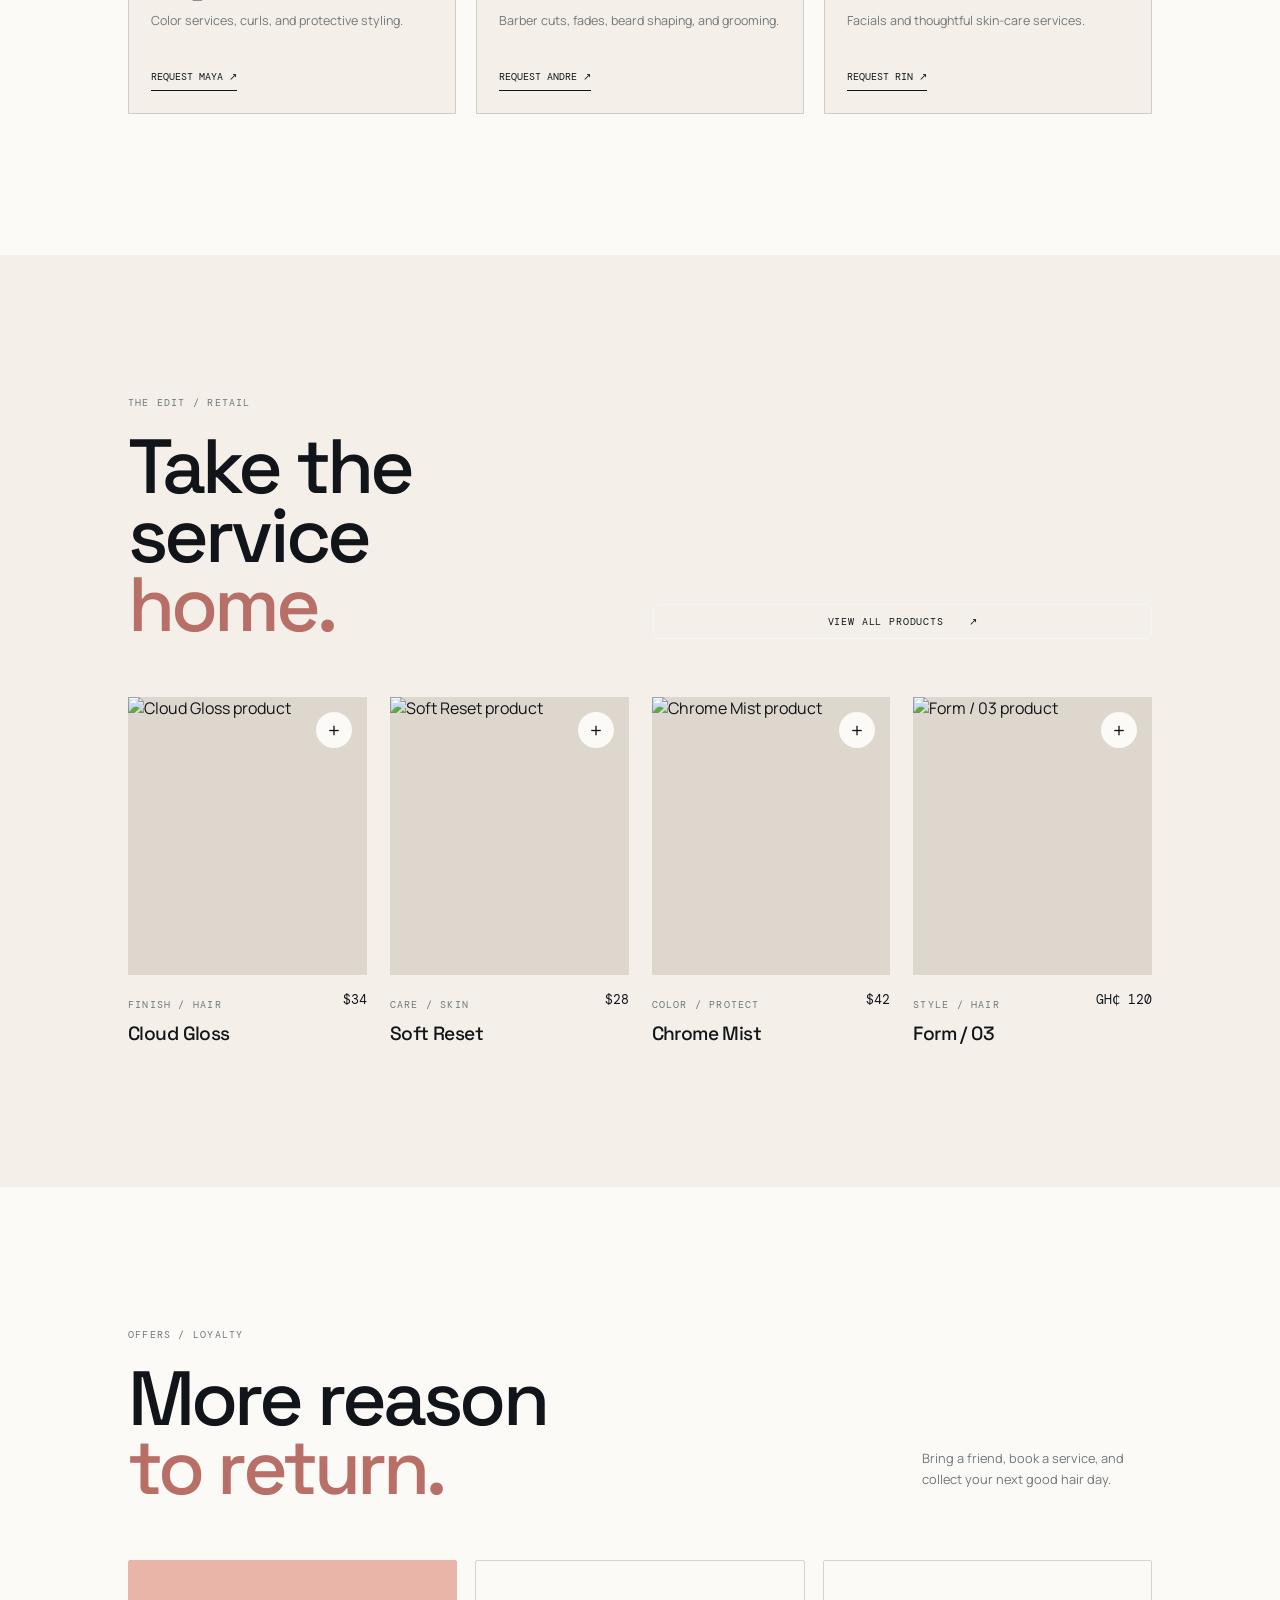
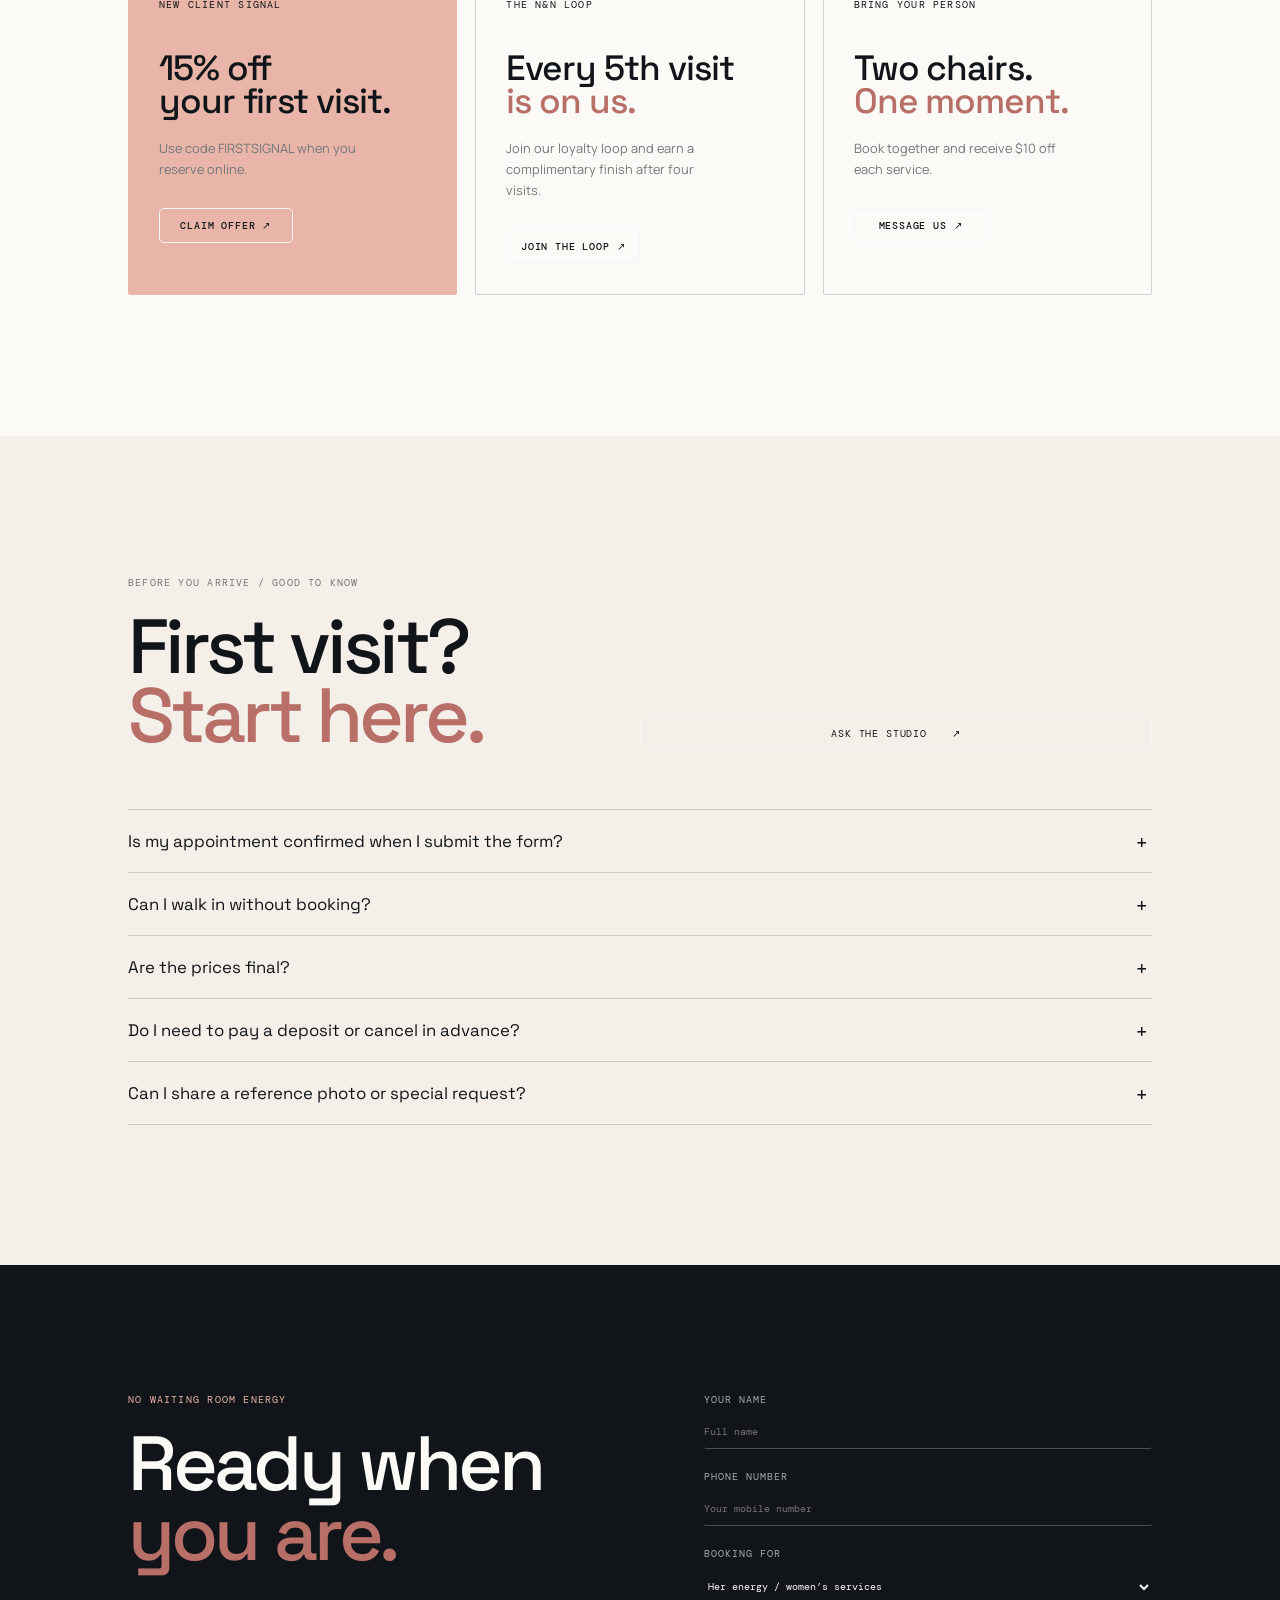
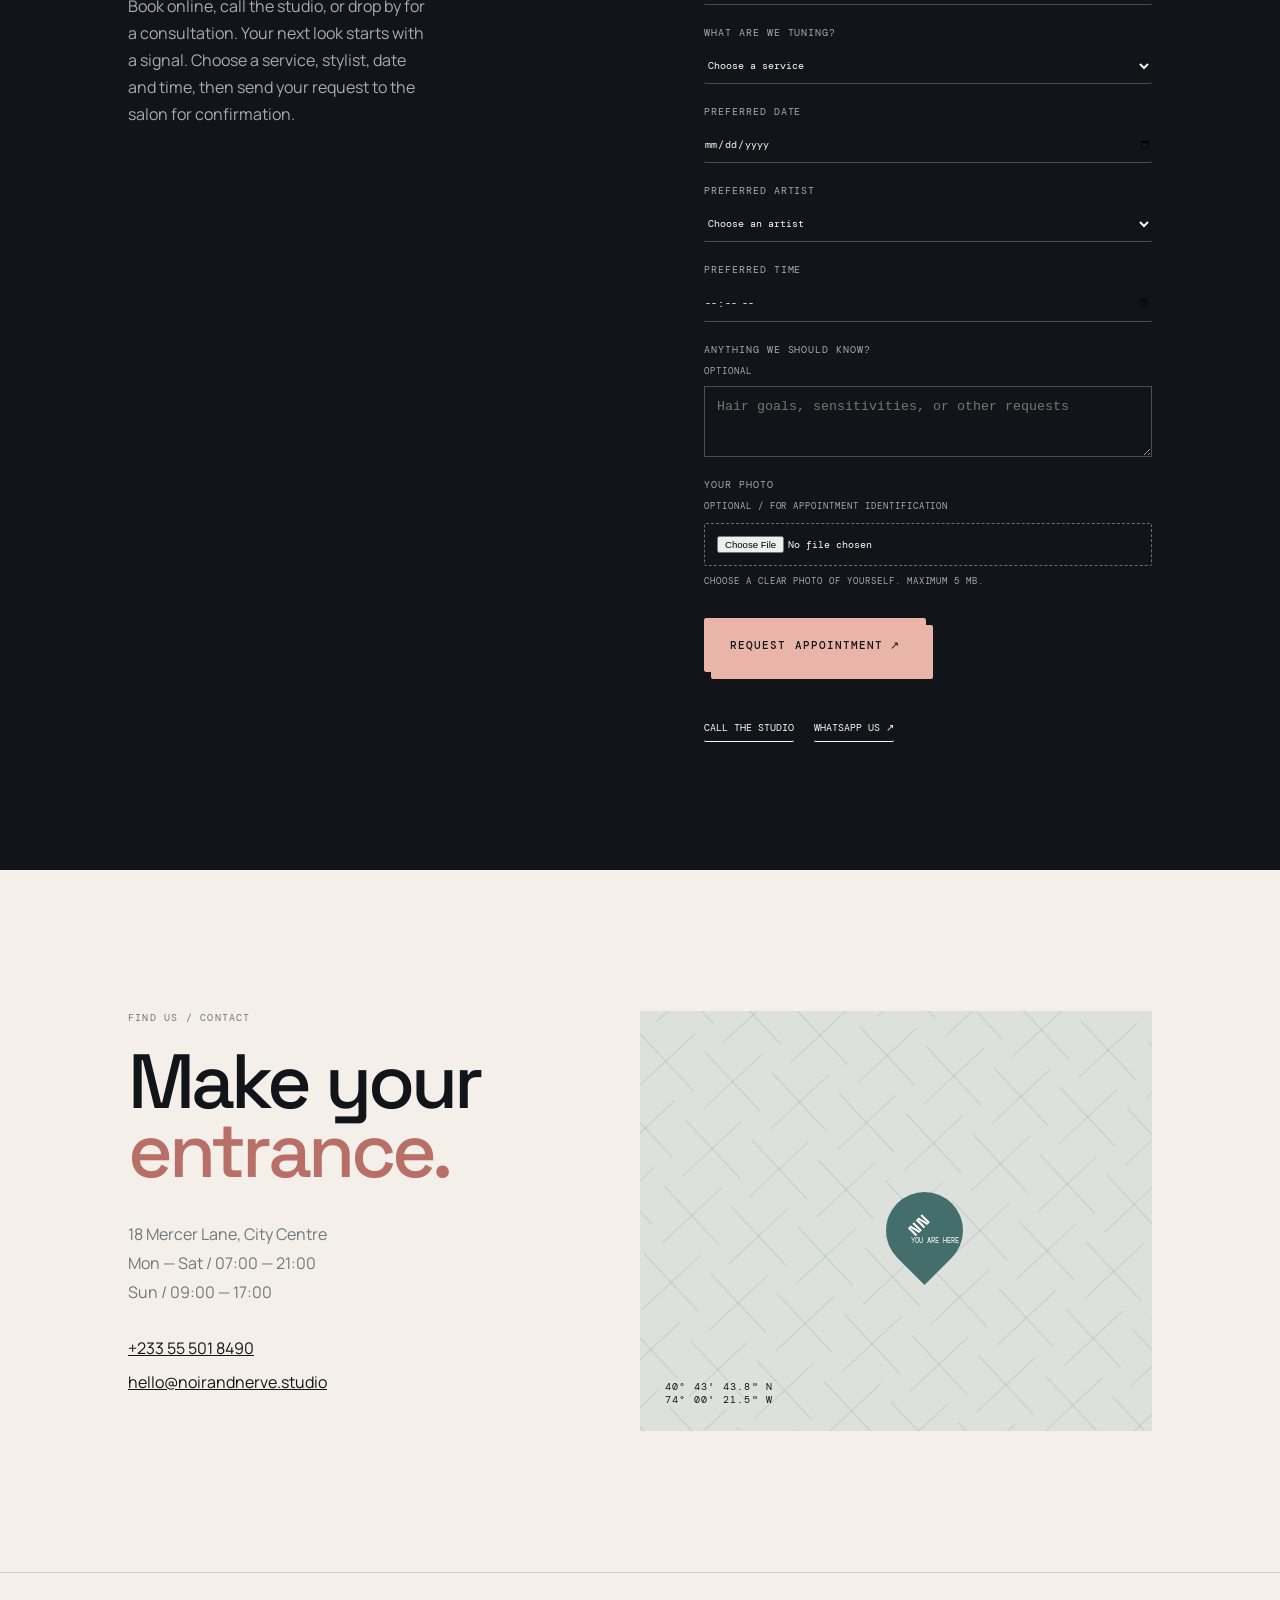
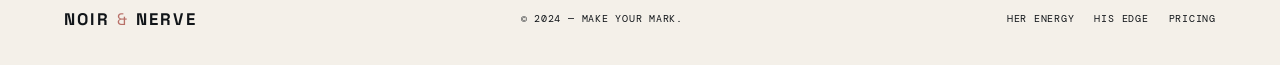
==== commit 08726064: "female salon" ====
--- a/index.html
+++ b/index.html
@@ -88,10 +88,8 @@
         <span></span><span></span>
       </button>
       <nav class="main-nav" aria-label="Main navigation">
-        <a href="women.html" class="nav-women"
-          >Women / Her energy <span>↗</span></a
-        >
-        <a href="men.html" class="nav-men">Men / His edge <span>↗</span></a>
+        <a href="women.html" class="nav-women">Women / Salon <span>↗</span></a>
+        <a href="men.html" class="nav-men">Men / Barber <span>↗</span></a>
         <a href="#about">About</a>
         <a href="index.html#products">Shop products</a>
         <a href="index.html#visit">Visit us</a>
@@ -123,11 +121,11 @@
               class="side-choice side-choice-women"
               data-side-switch="women"
             >
-              <span>01</span><strong>Women / Her energy</strong
+              <span>01</span><strong>Women / Salon</strong
               ><small>Color / care / styling ↗</small>
             </button>
             <button class="side-choice side-choice-men" data-side-switch="men">
-              <span>02</span><strong>Men / His edge</strong
+              <span>02</span><strong>Men / Barber</strong
               ><small>Cut / beard / grooming ↗</small>
             </button>
           </div>
@@ -140,8 +138,7 @@
           <div class="orbit-label label-bottom">FORM / FINISH</div>
         </div>
         <div class="hero-foot">
-          <span>01 / 03</span><span>Scroll to discover</span
-          ><span class="hero-line"></span>
+          <span>01 / 03</span><span class="hero-line"></span>
         </div>
       </section>
 
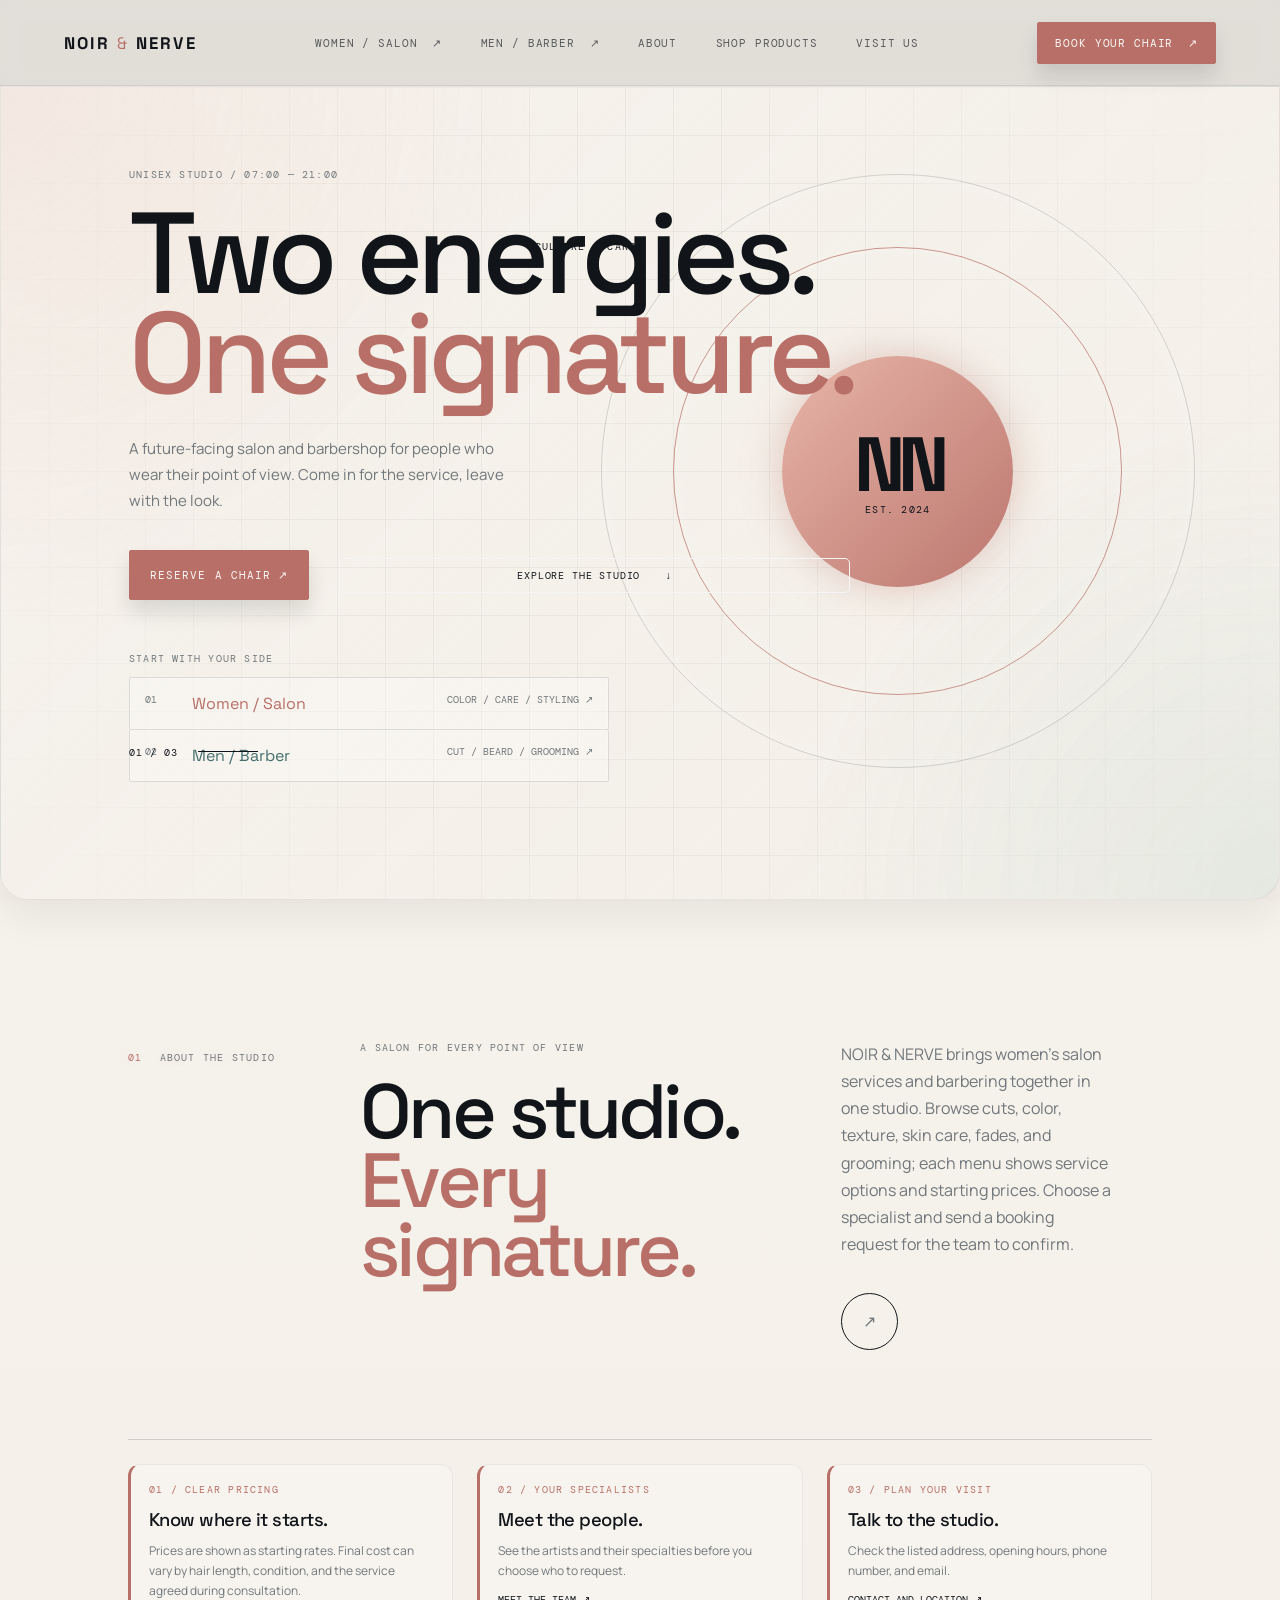
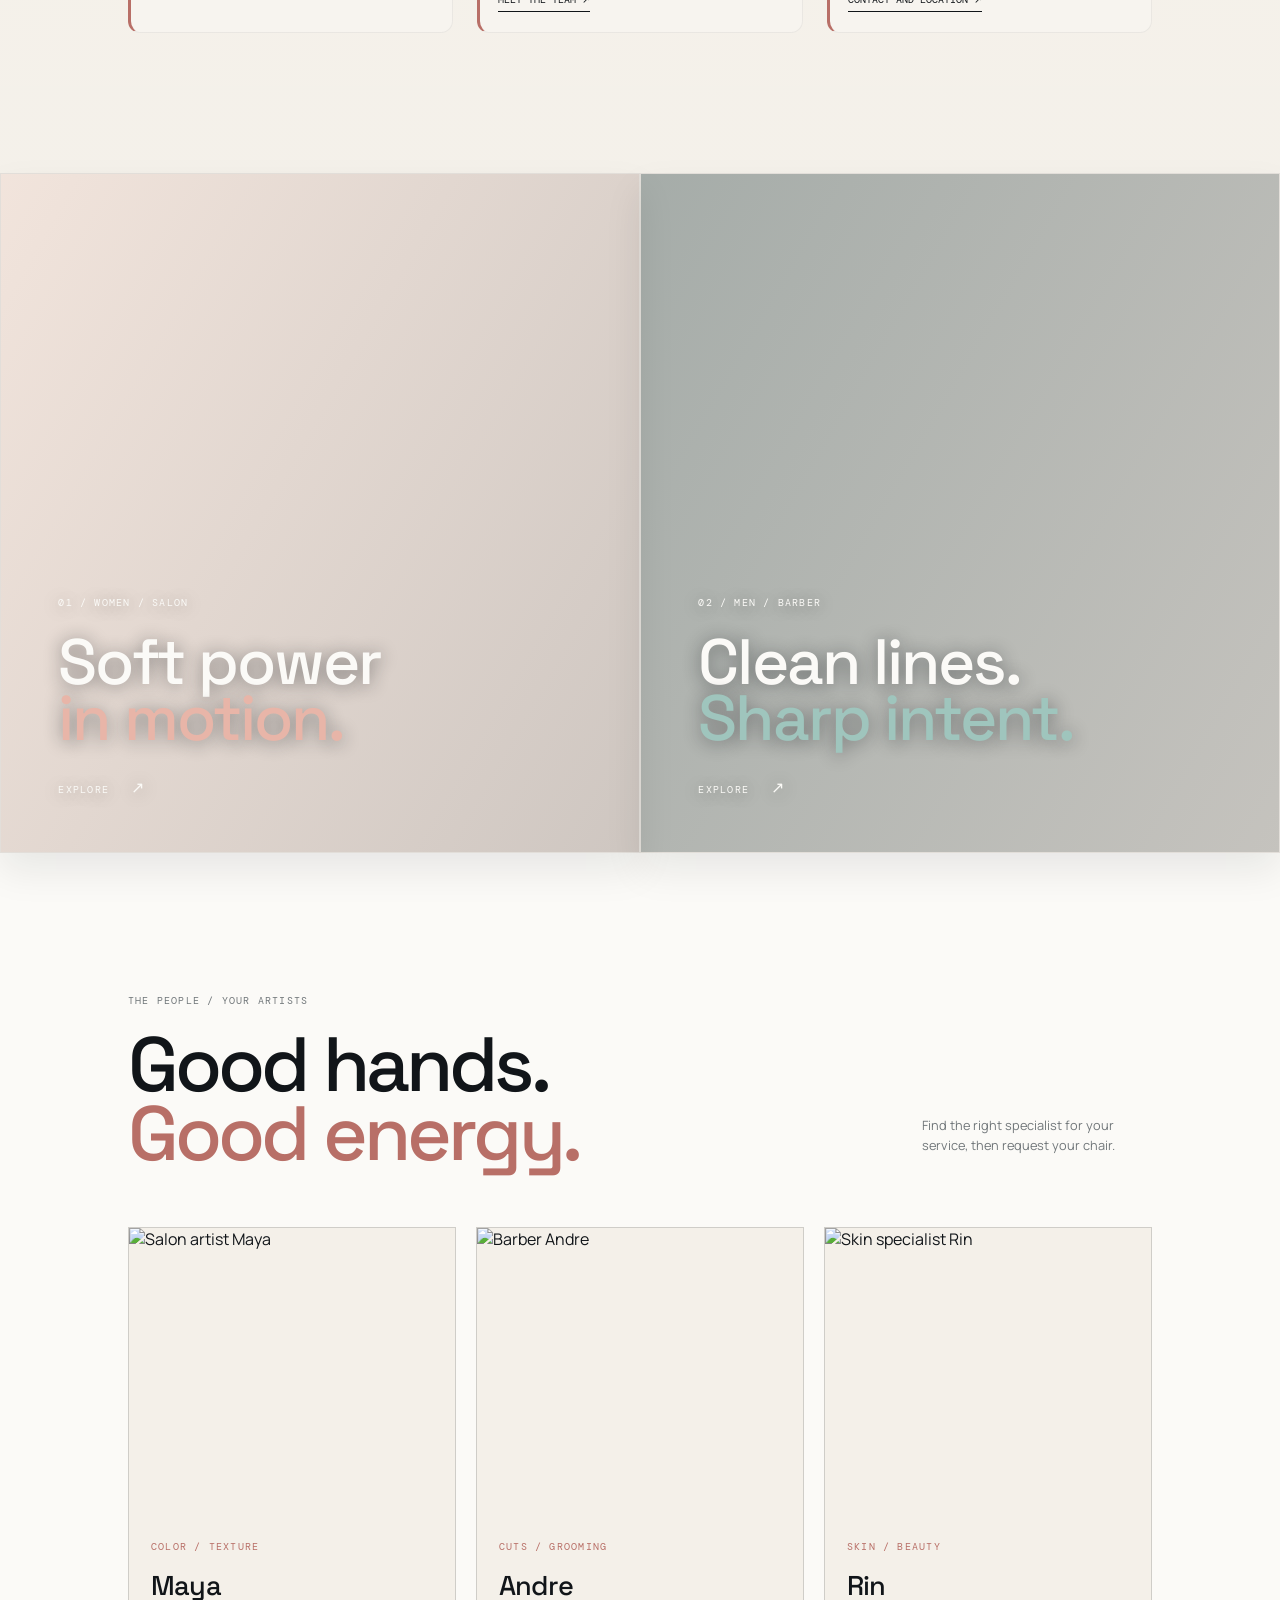
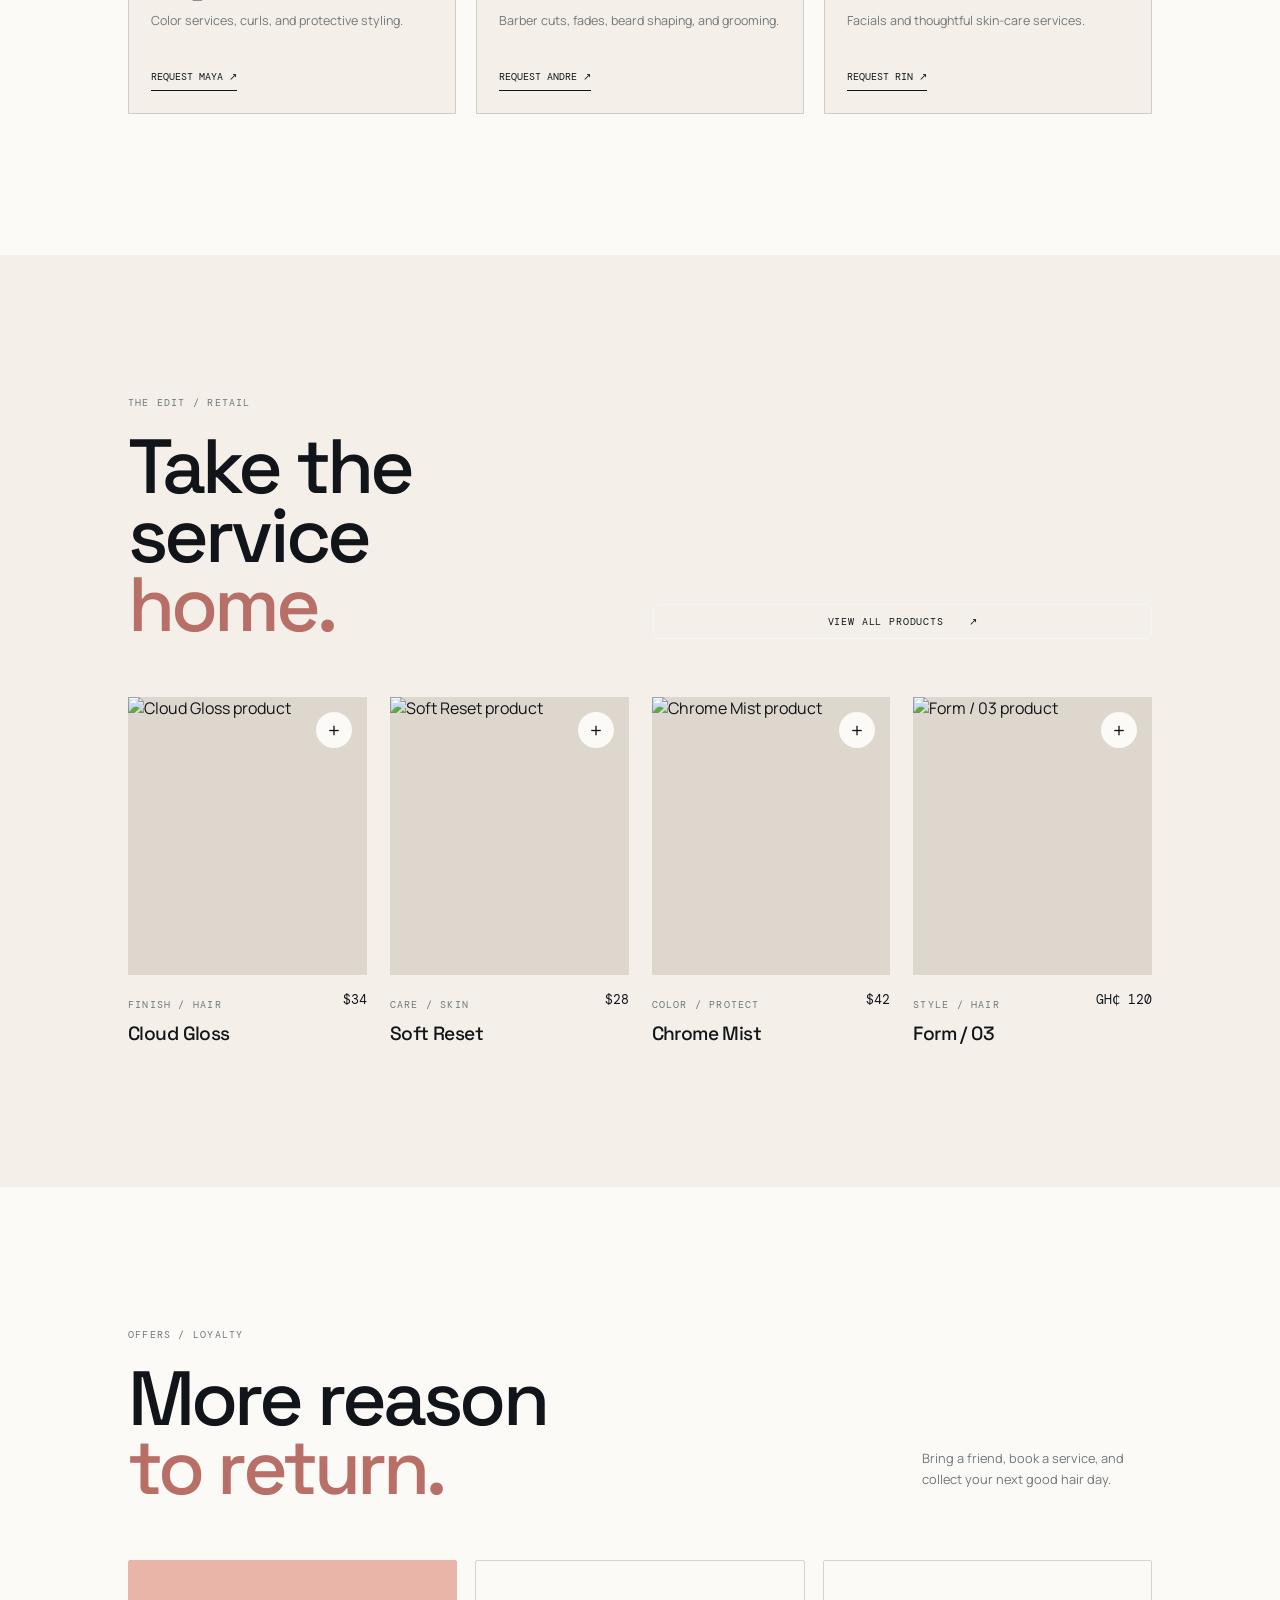
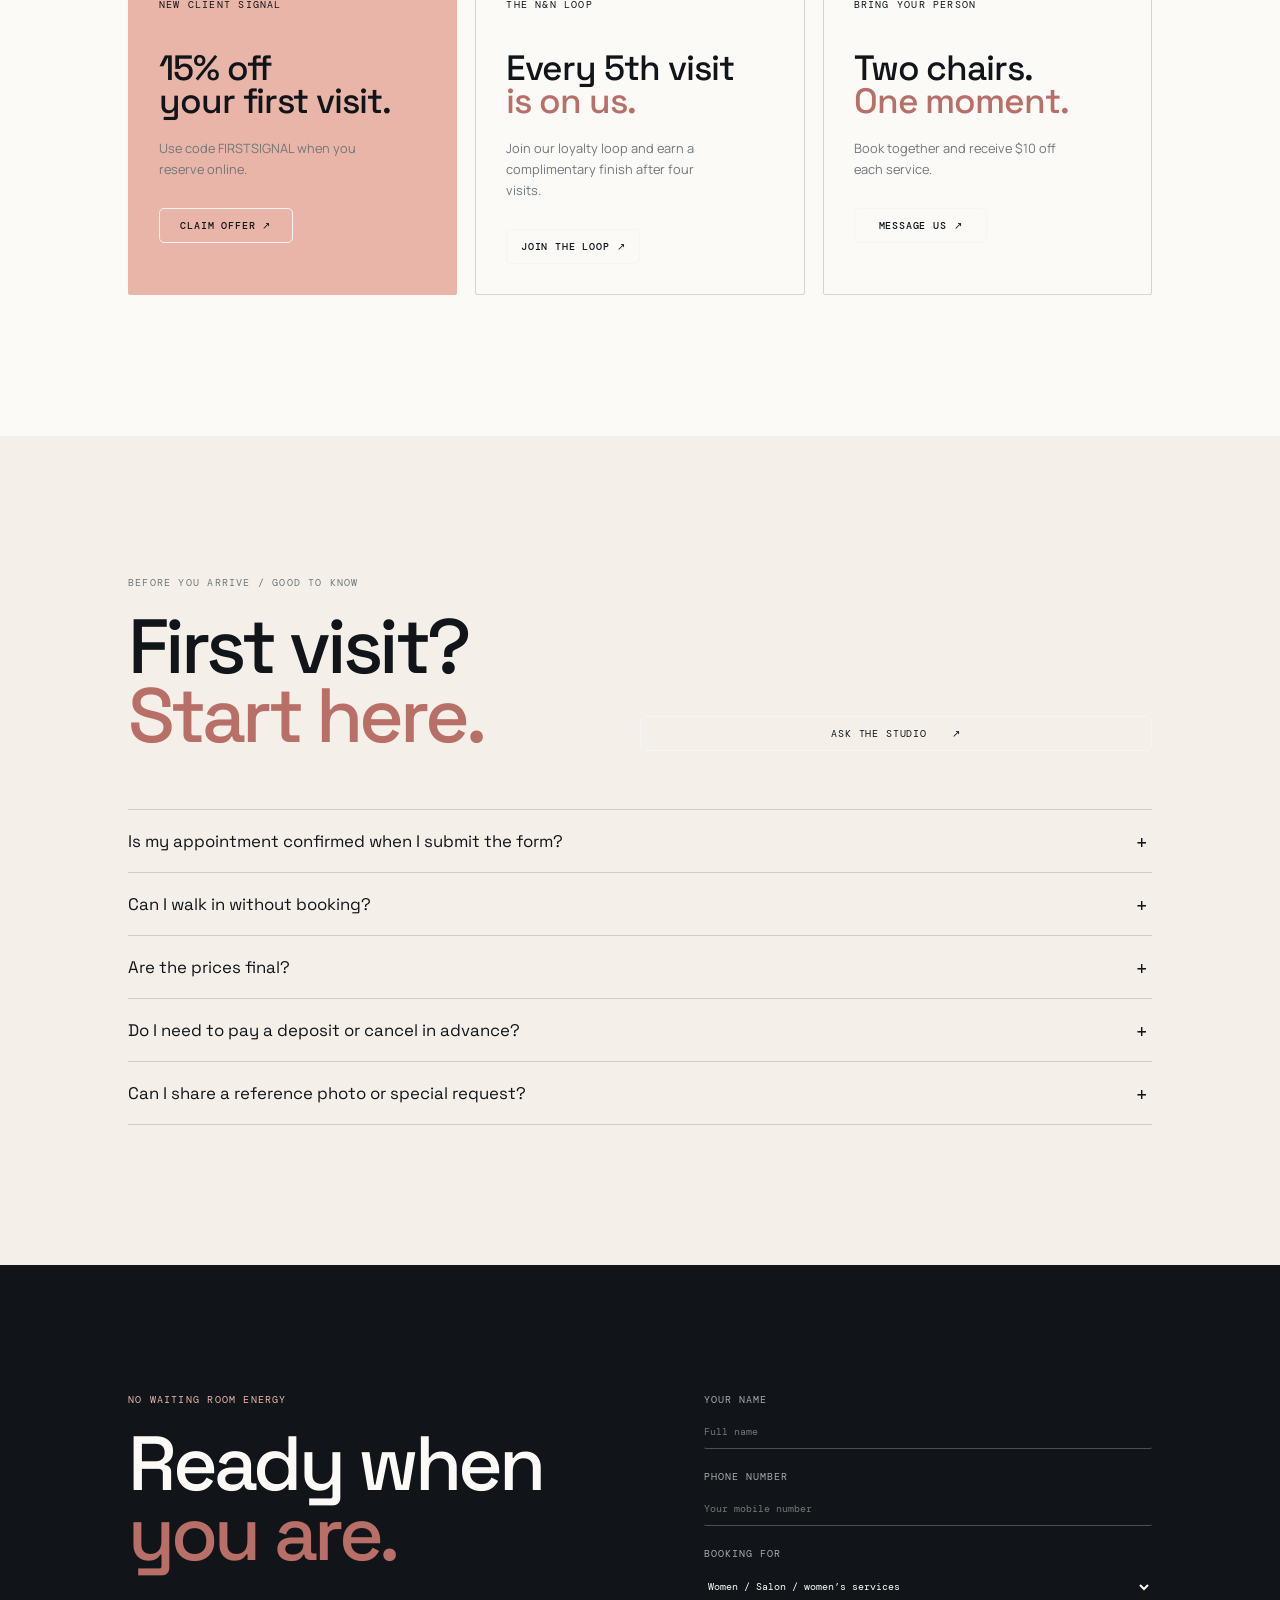
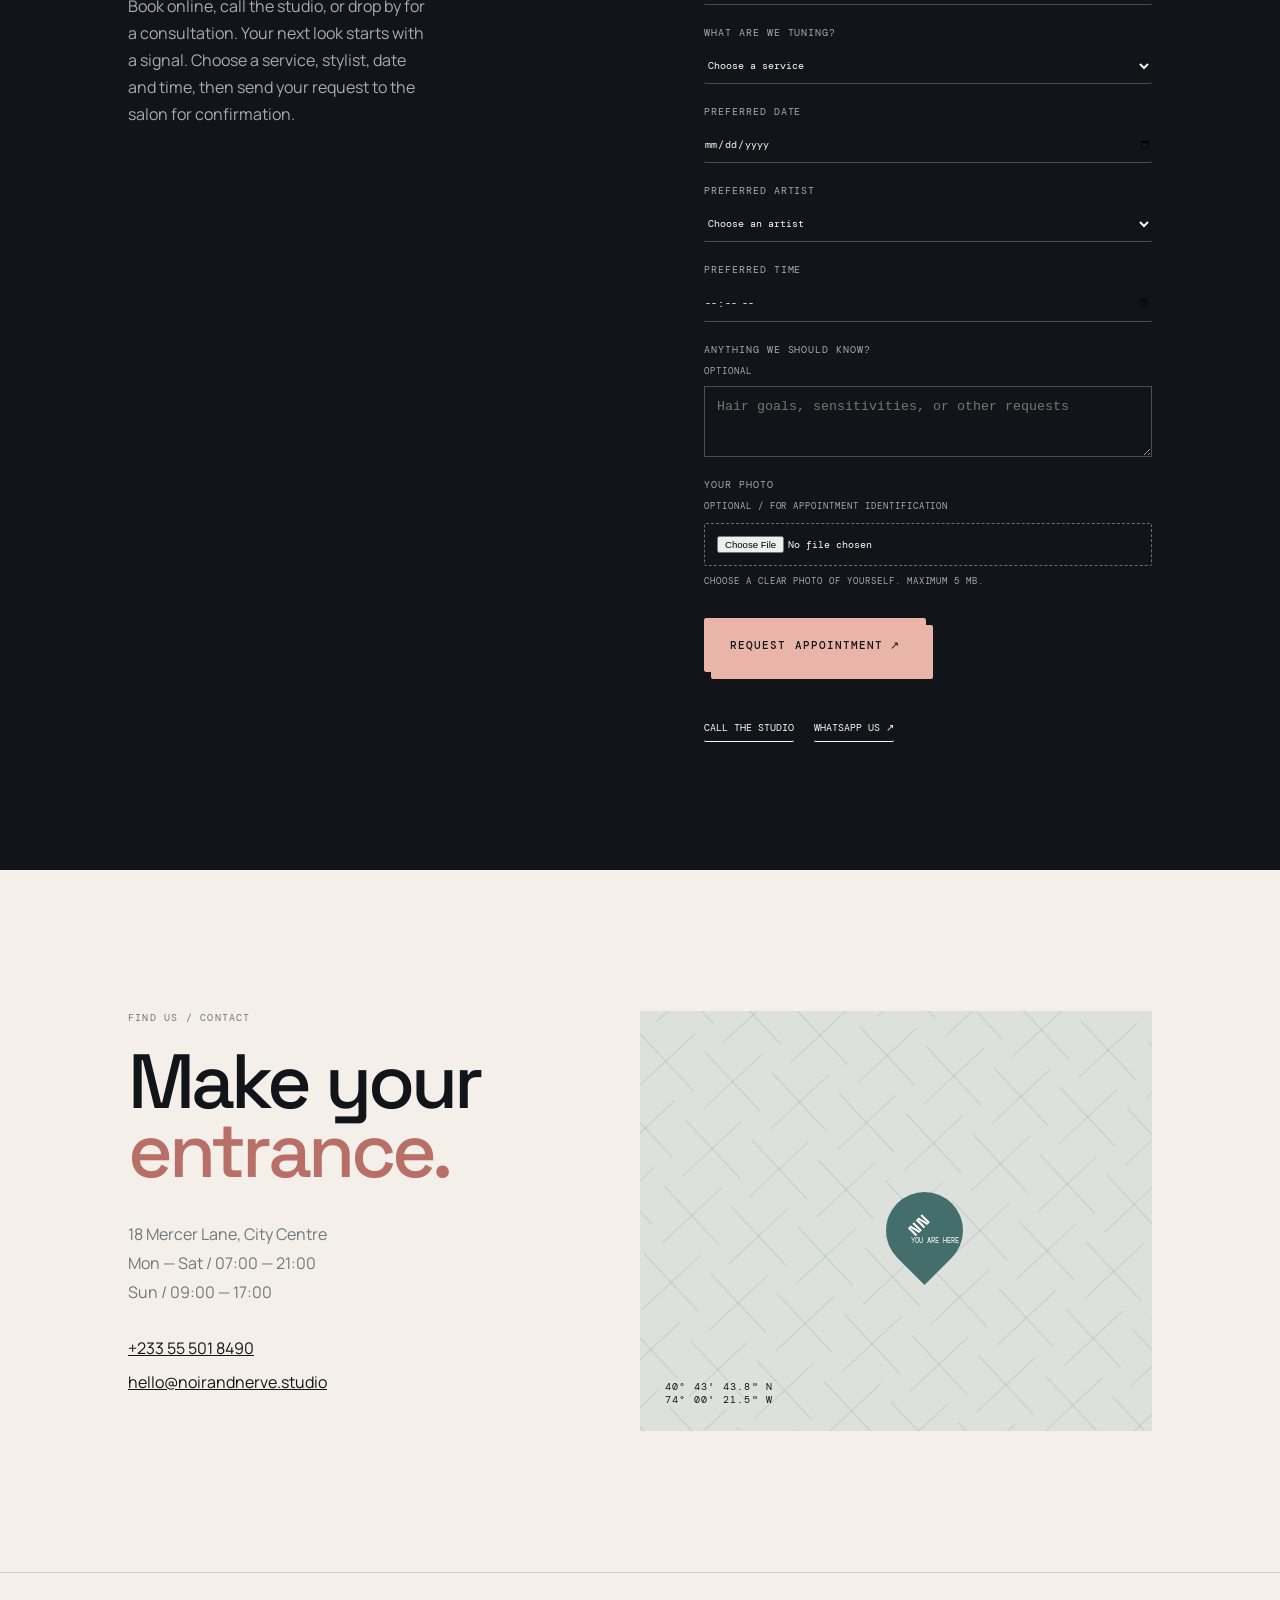
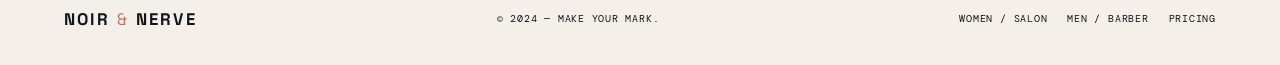
==== commit 670972ba: "female salon" ====
--- a/index.html
+++ b/index.html
@@ -196,7 +196,7 @@
         <a class="experience-card women-card" href="women.html"
           ><div class="experience-image image-women"></div>
           <div class="experience-overlay">
-            <span class="card-kicker">01 / Her energy</span>
+            <span class="card-kicker">01 / Women / Salon</span>
             <h3>Soft power<br /><em>in motion.</em></h3>
             <span class="card-arrow">Explore <b>↗</b></span>
           </div></a
@@ -204,7 +204,7 @@
         <a class="experience-card men-card" href="men.html"
           ><div class="experience-image image-men"></div>
           <div class="experience-overlay">
-            <span class="card-kicker">02 / His edge</span>
+            <span class="card-kicker">02 / Men / Barber</span>
             <h3>Clean lines.<br /><em>Sharp intent.</em></h3>
             <span class="card-arrow">Explore <b>↗</b></span>
           </div></a
@@ -409,8 +409,8 @@
                 required /></label
             ><label
               >Booking for<select name="side" required>
-                <option value="women">Her energy / women’s services</option>
-                <option value="men">His edge / men’s barber services</option>
+                <option value="women">Women / Salon / women’s services</option>
+                <option value="men">Men / Barber / men’s services</option>
               </select></label
             ><label
               >What are we tuning?<select name="service" required>
@@ -509,7 +509,7 @@
         ><span>NOIR</span><i>&</i><span>NERVE</span></a
       ><span>© 2024 — Make your mark.</span>
       <div>
-        <a href="women.html">Her energy</a><a href="men.html">His edge</a
+        <a href="women.html">Women / Salon</a><a href="men.html">Men / Barber</a
         ><a href="pricing-women.html">Pricing</a>
       </div>
     </footer>
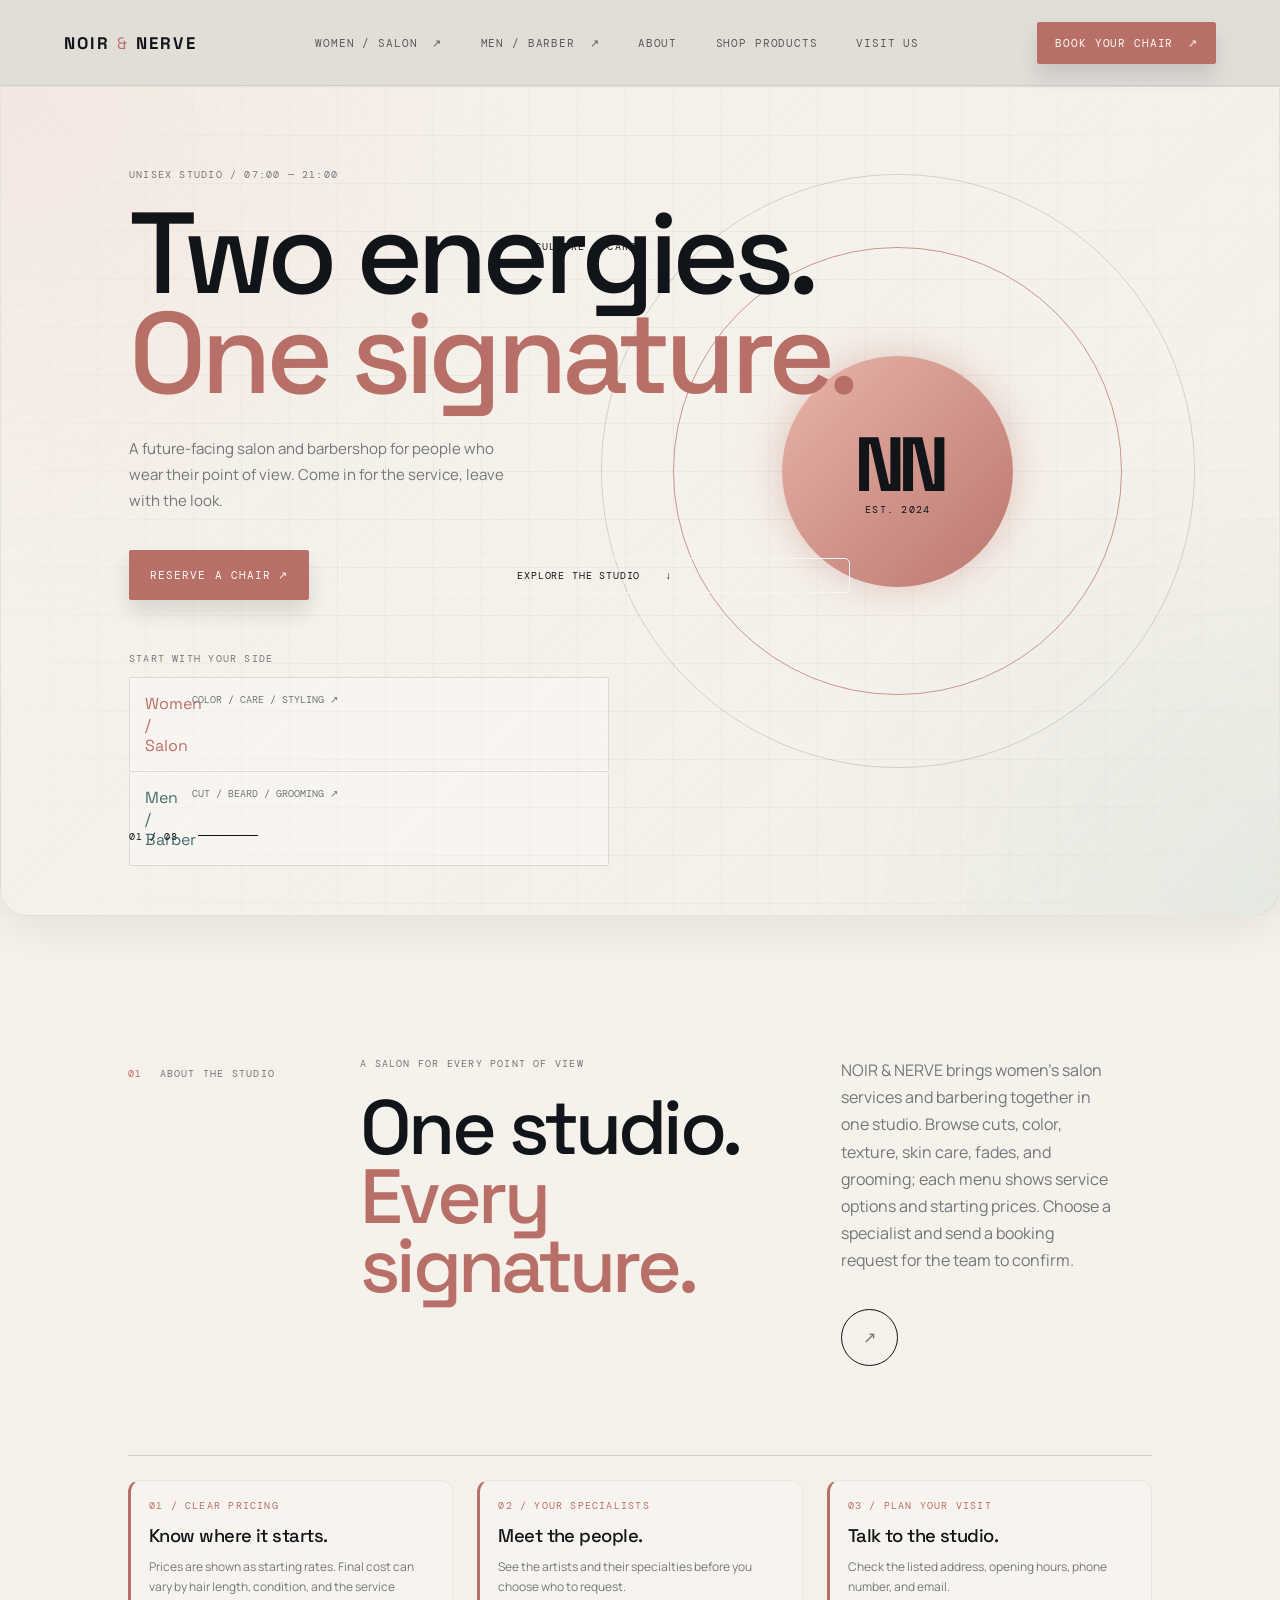
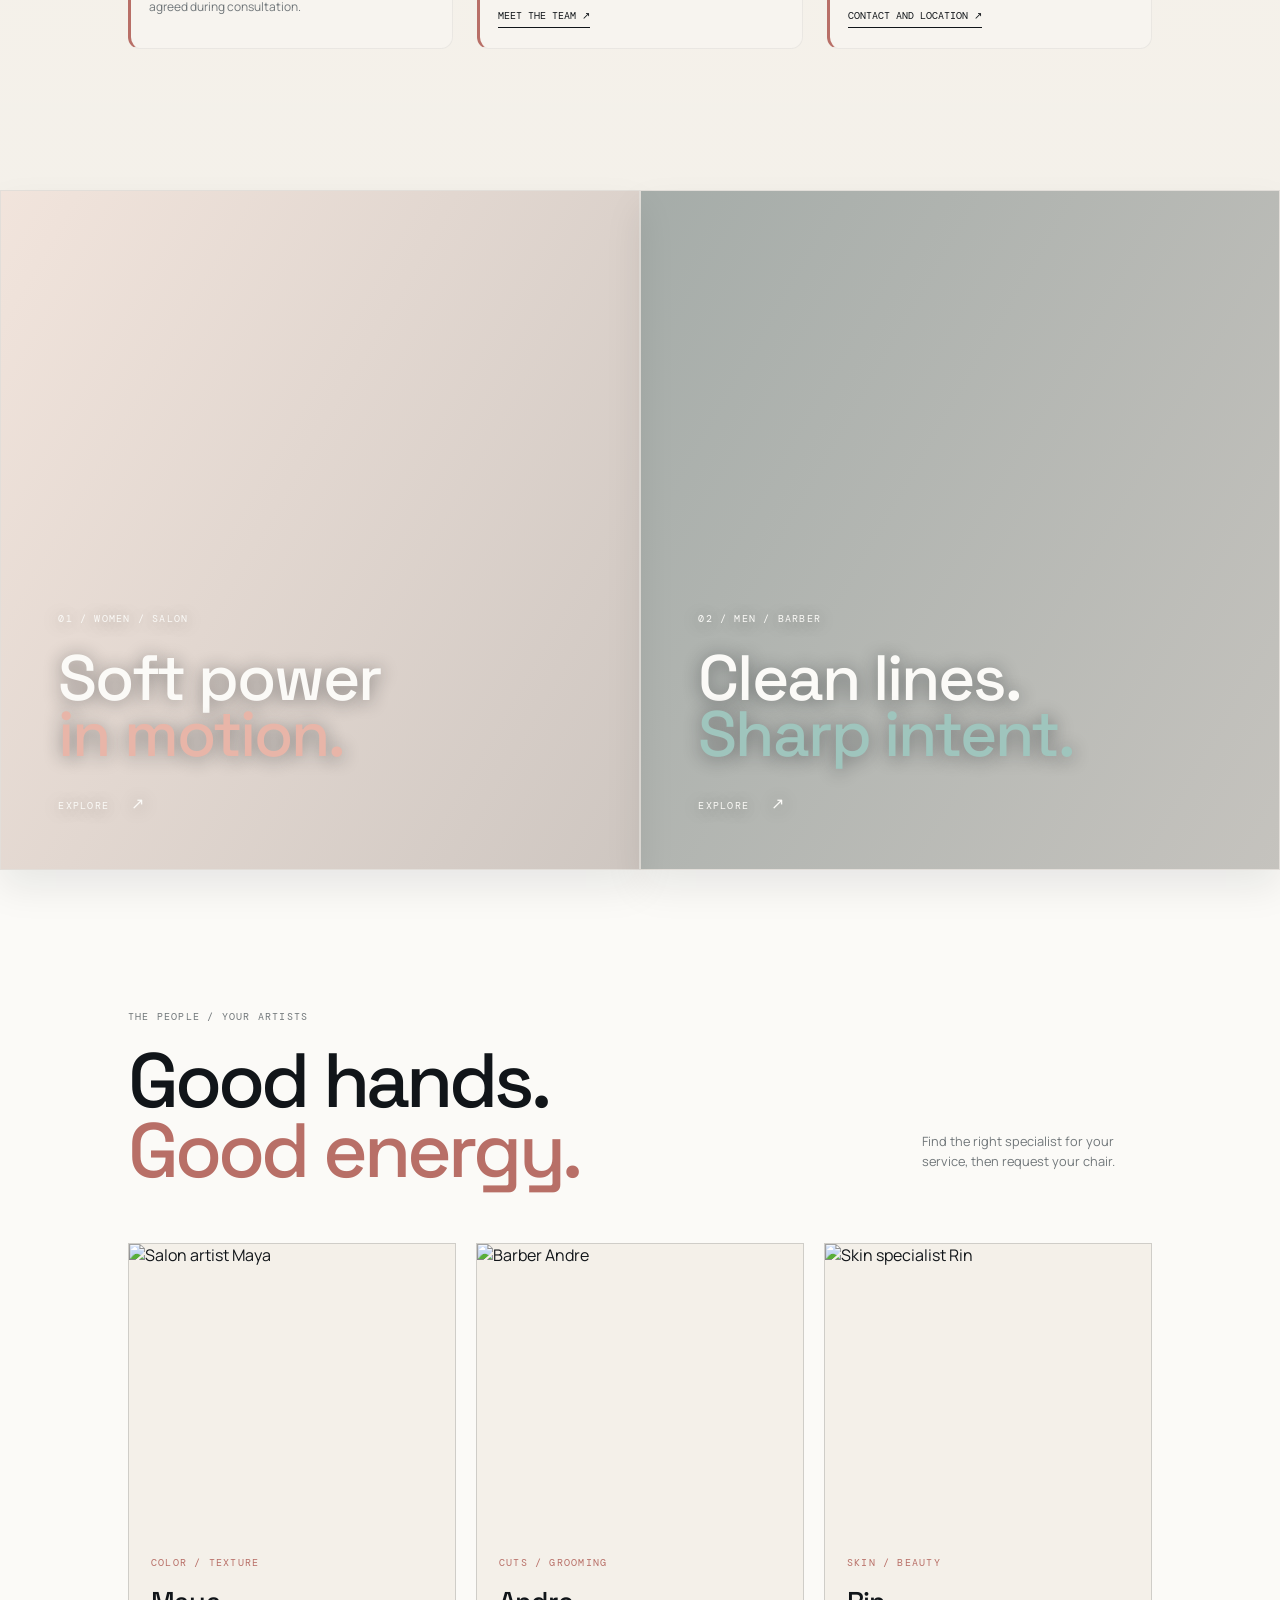
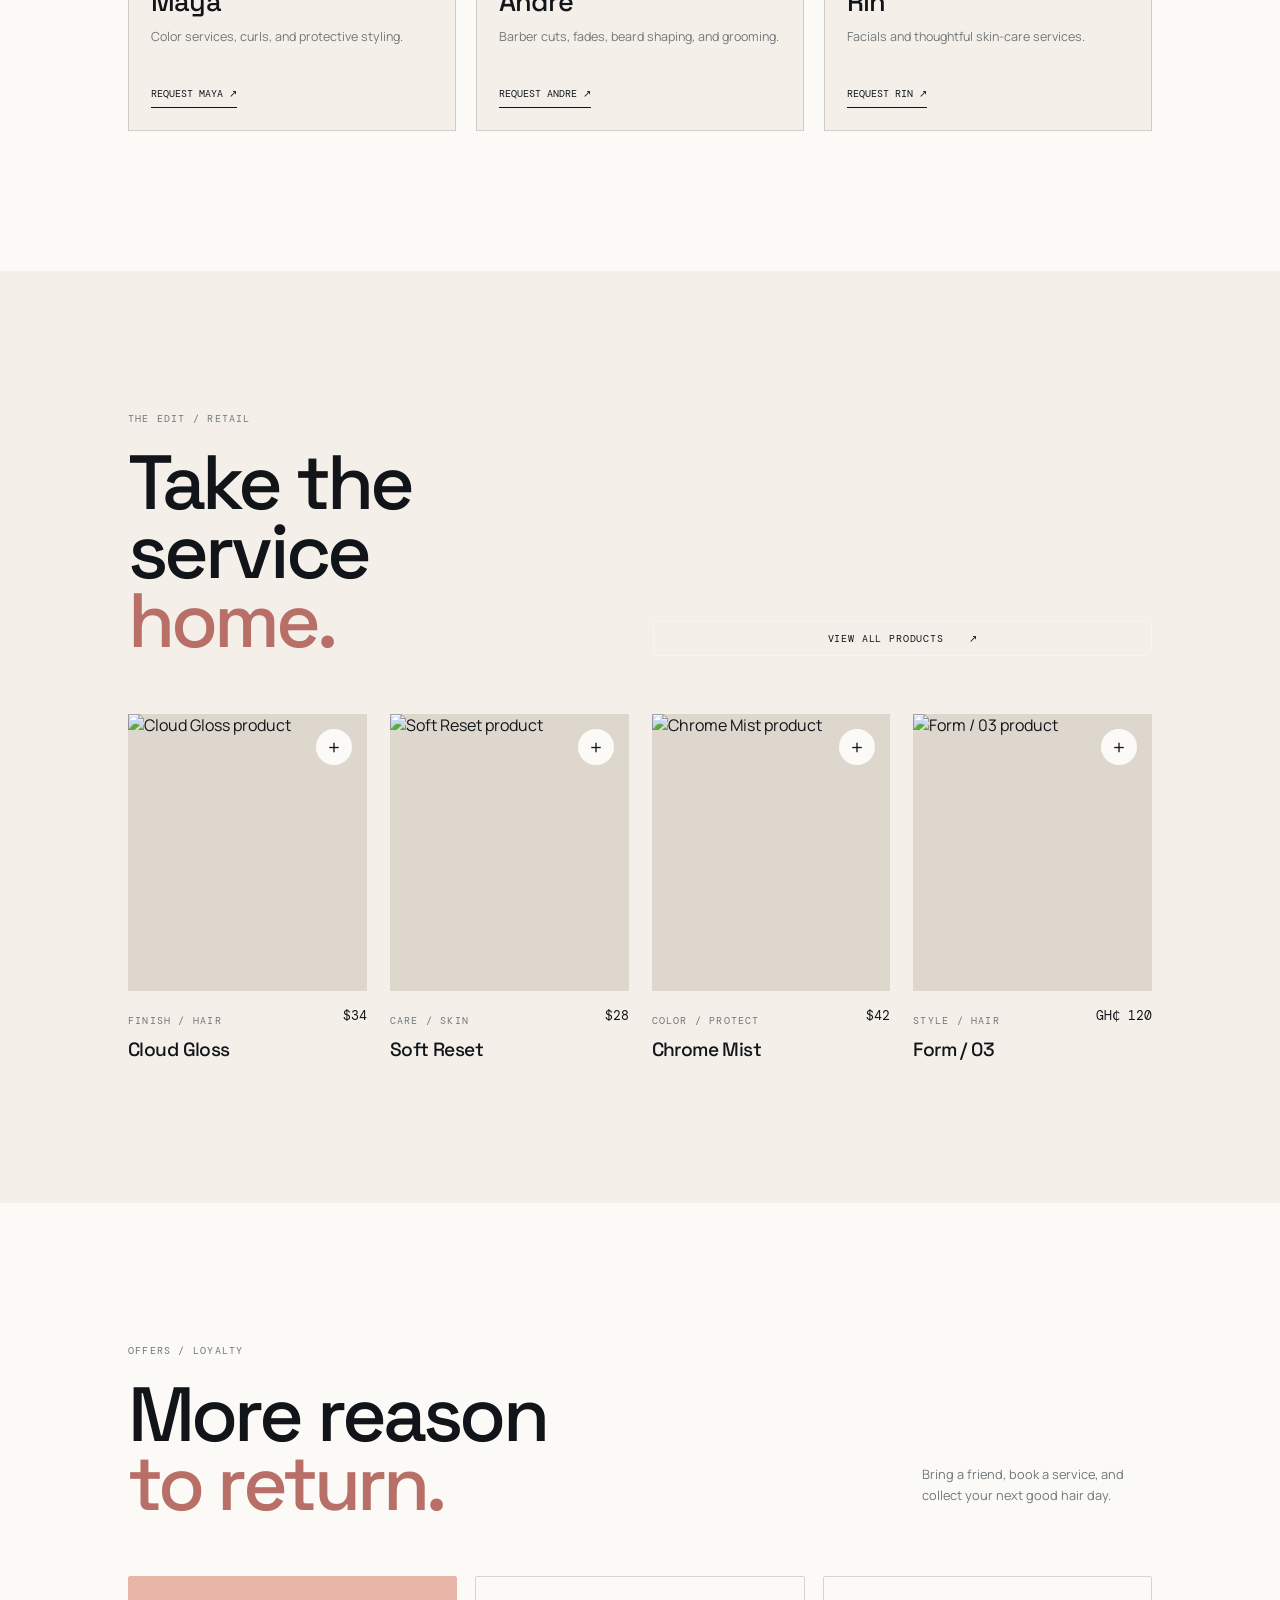
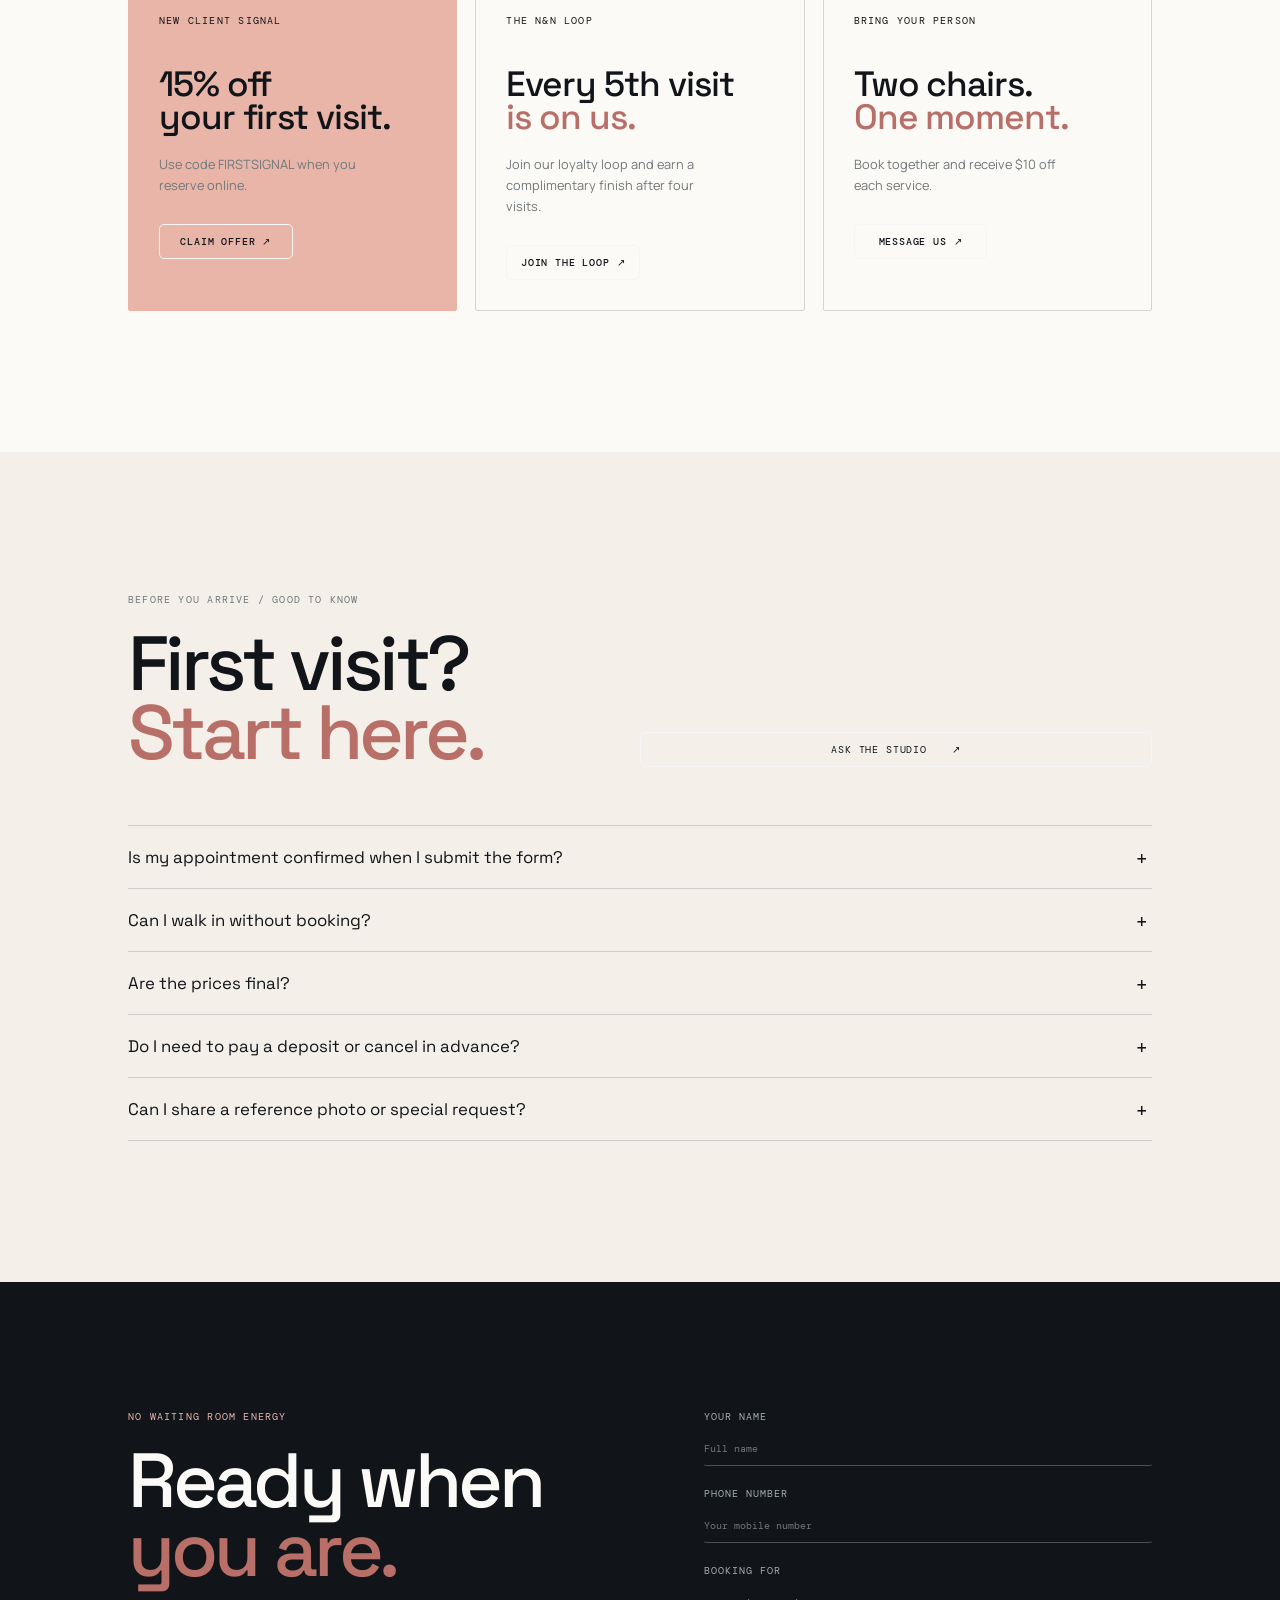
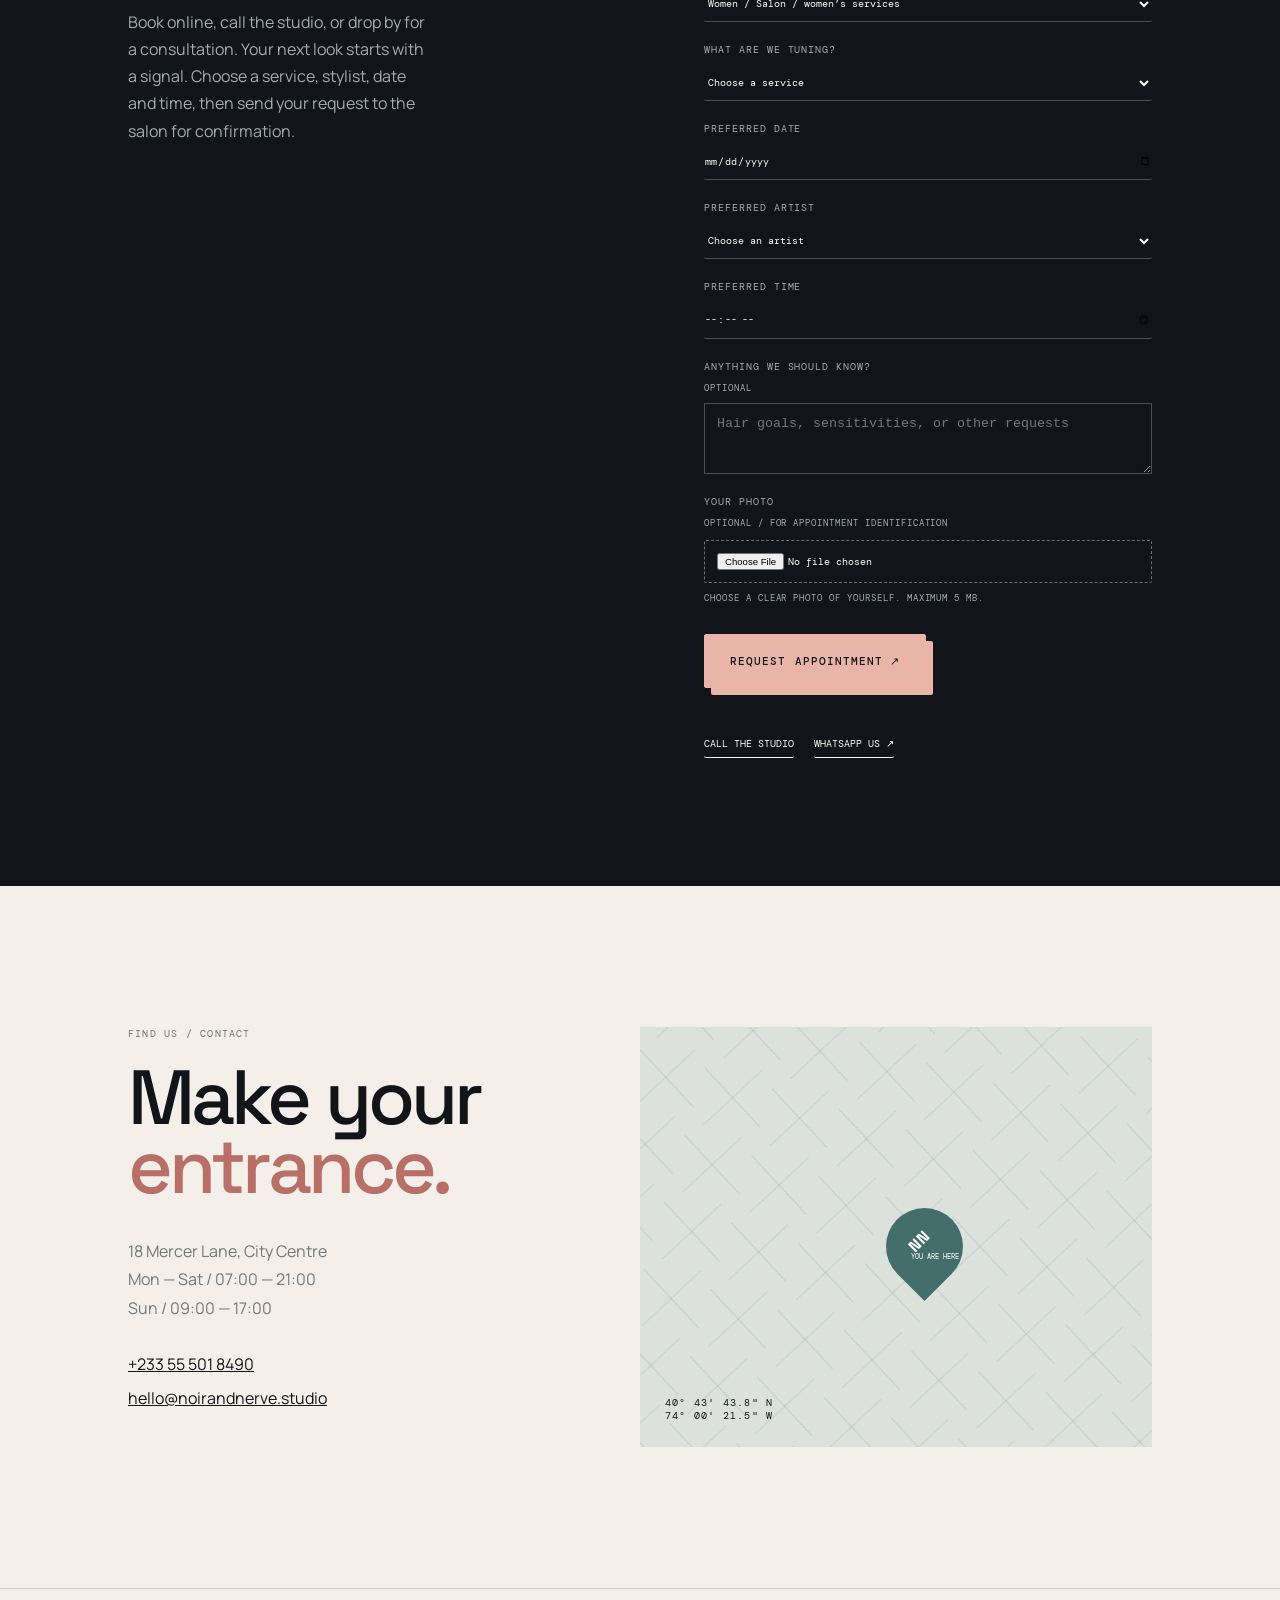
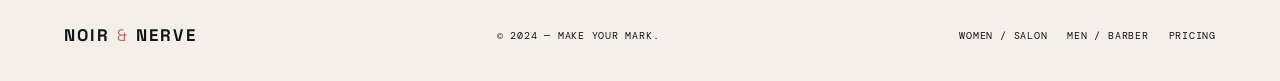
==== commit cde9ffbe: "female salon" ====
--- a/index.html
+++ b/index.html
@@ -121,12 +121,10 @@
               class="side-choice side-choice-women"
               data-side-switch="women"
             >
-              <span>01</span><strong>Women / Salon</strong
-              ><small>Color / care / styling ↗</small>
+              <strong>Women / Salon</strong><small>Color / care / styling ↗</small>
             </button>
             <button class="side-choice side-choice-men" data-side-switch="men">
-              <span>02</span><strong>Men / Barber</strong
-              ><small>Cut / beard / grooming ↗</small>
+              <strong>Men / Barber</strong><small>Cut / beard / grooming ↗</small>
             </button>
           </div>
         </div>
